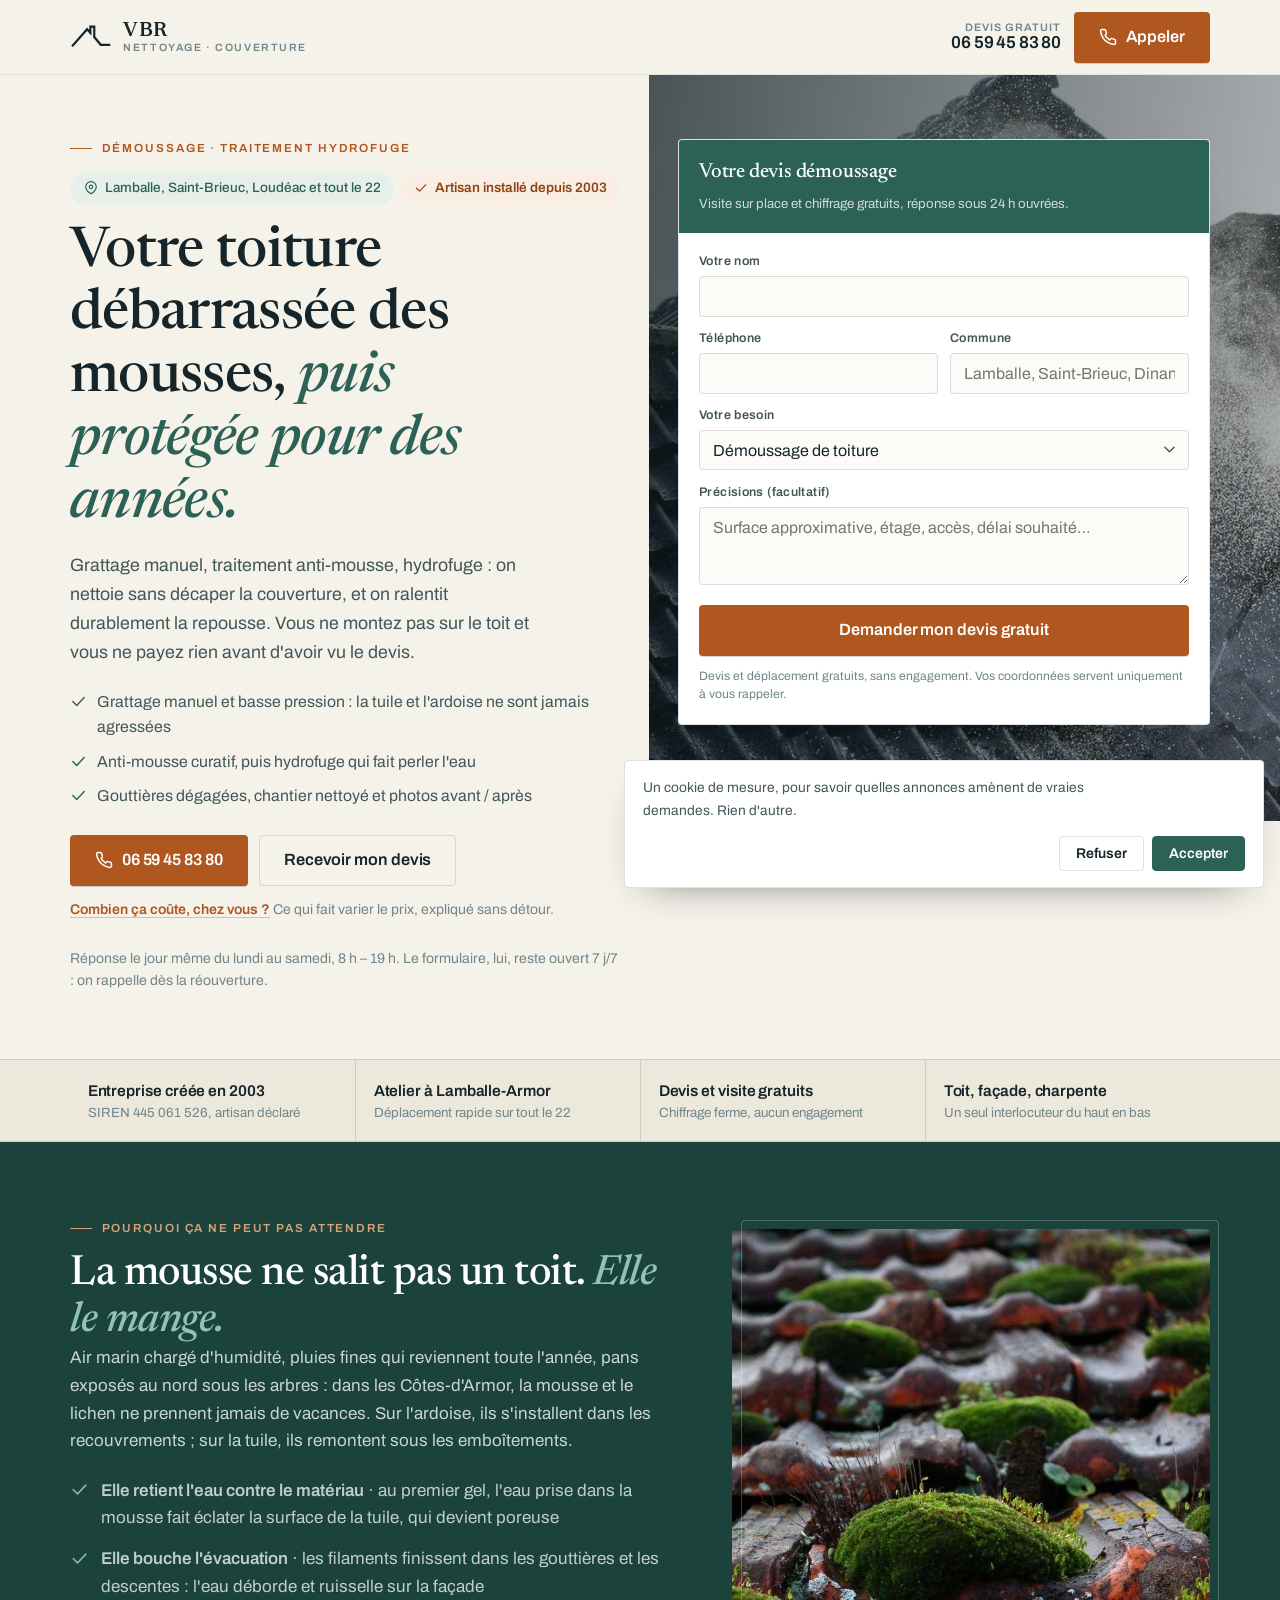
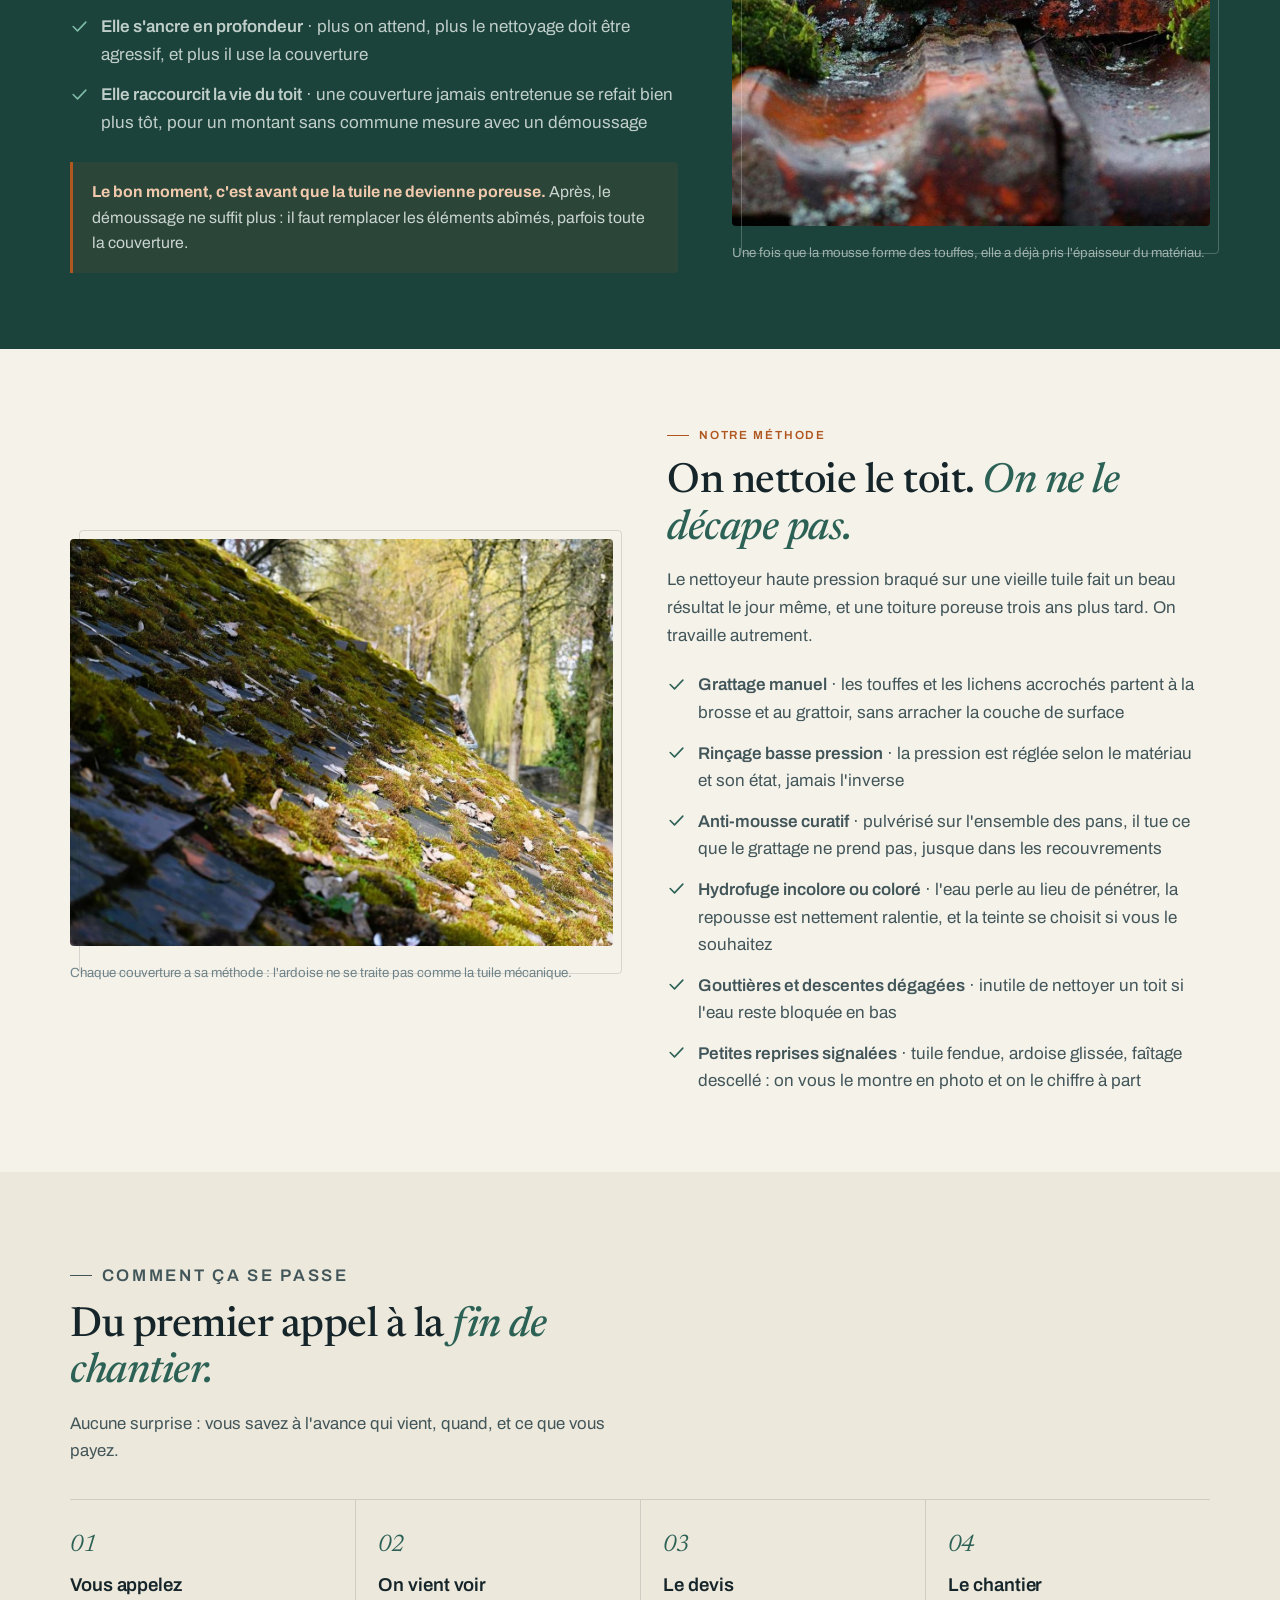
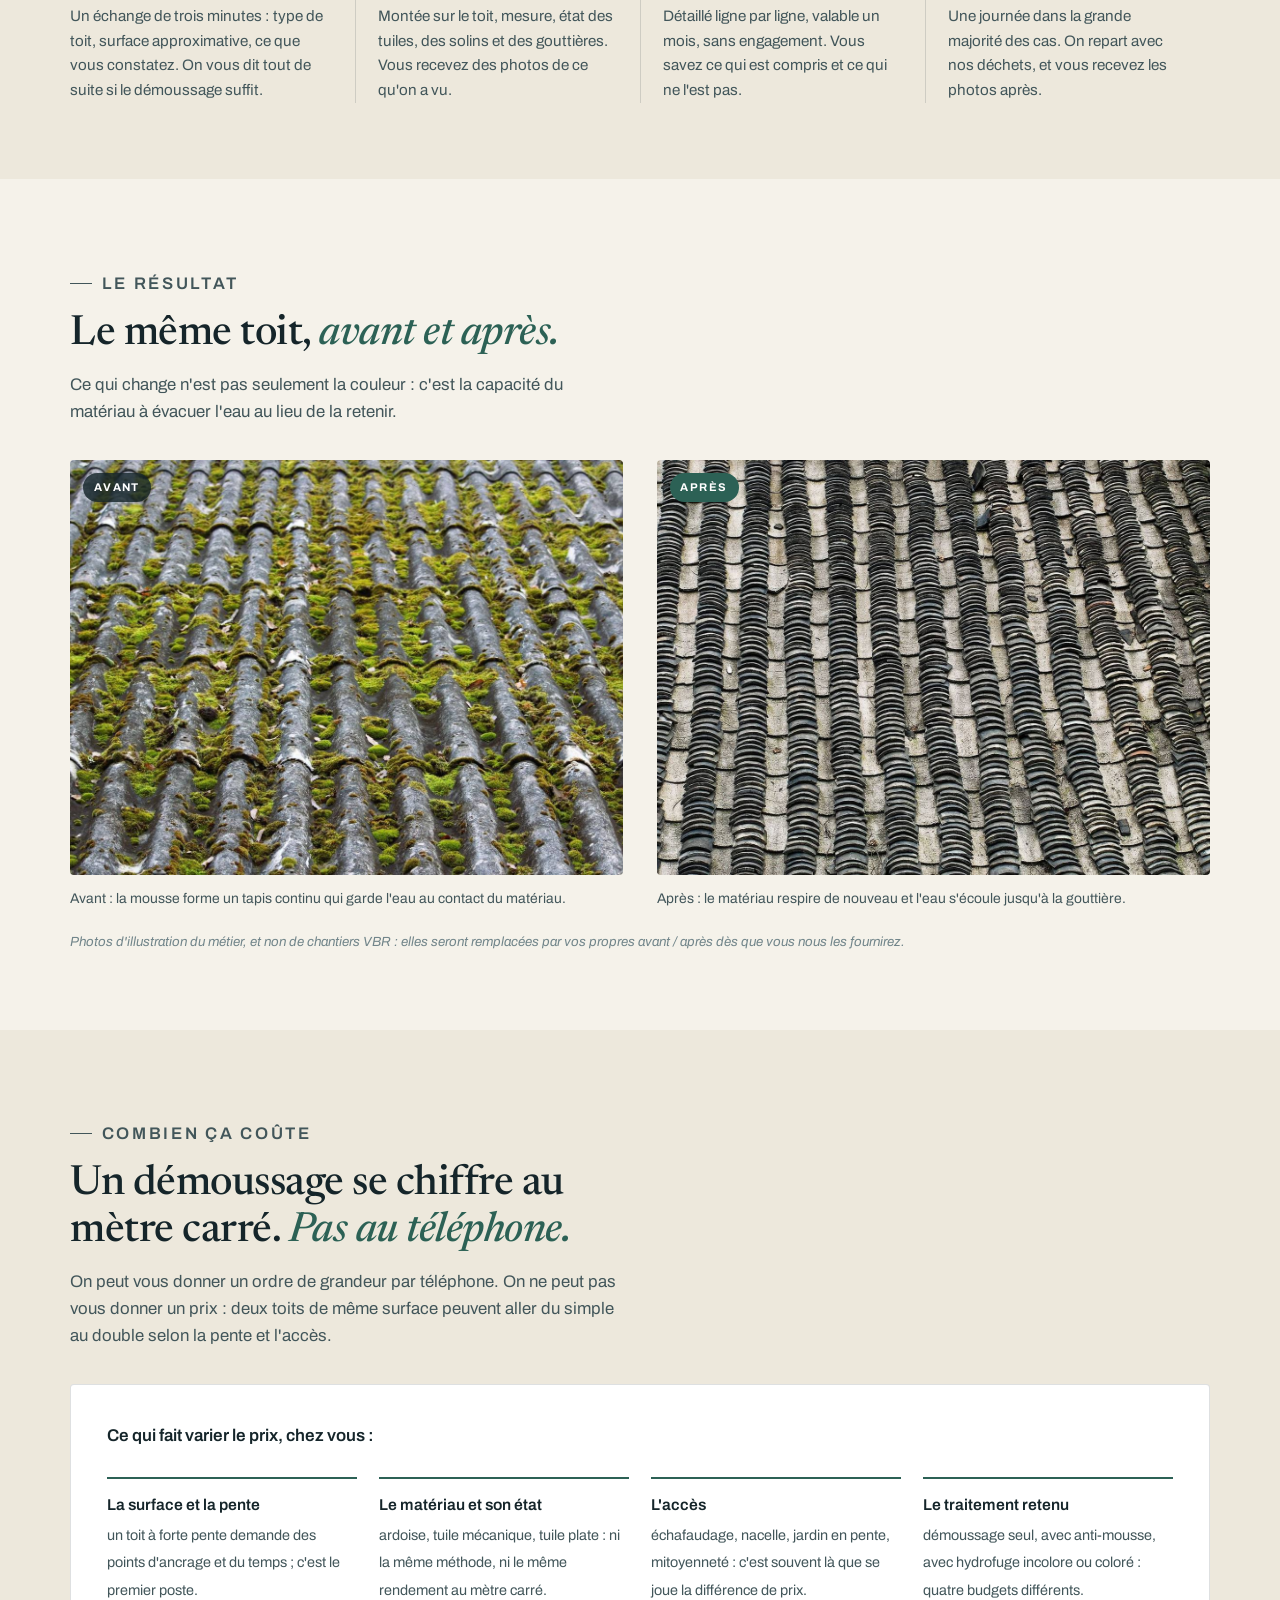
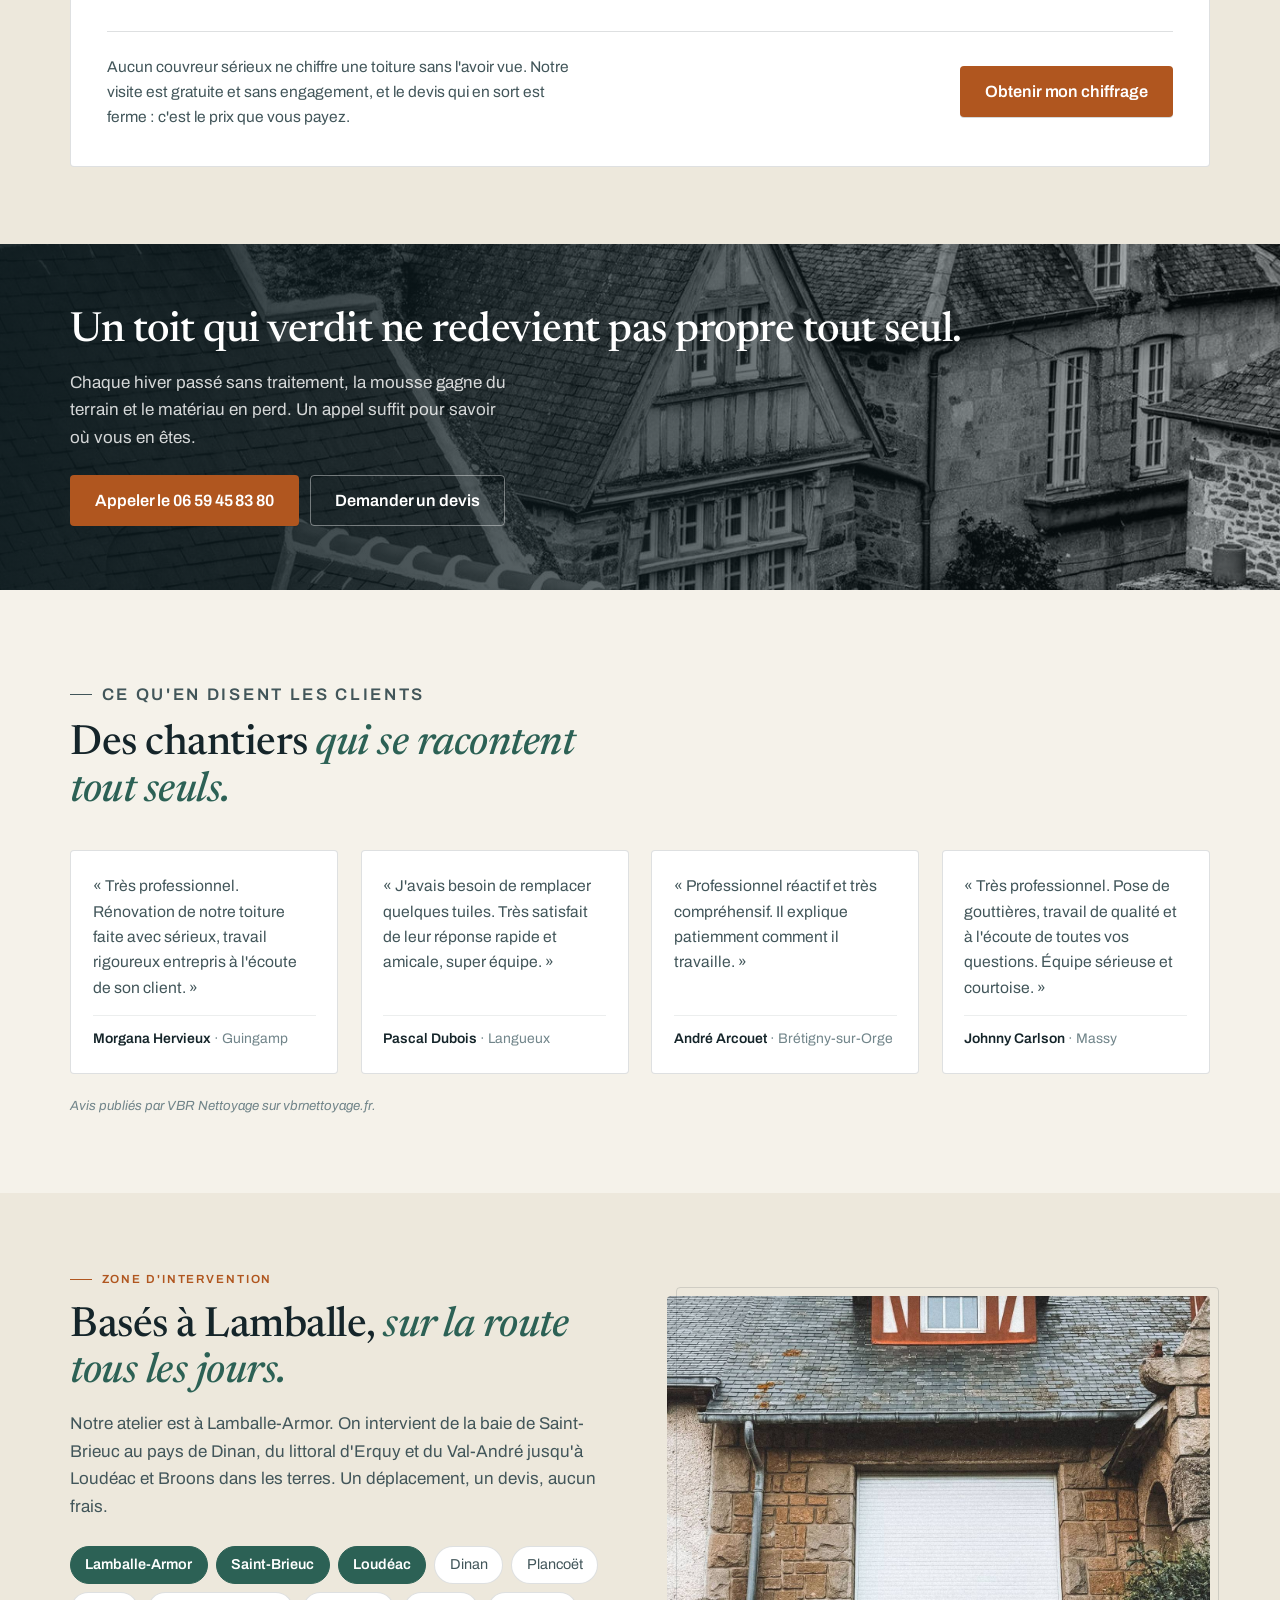
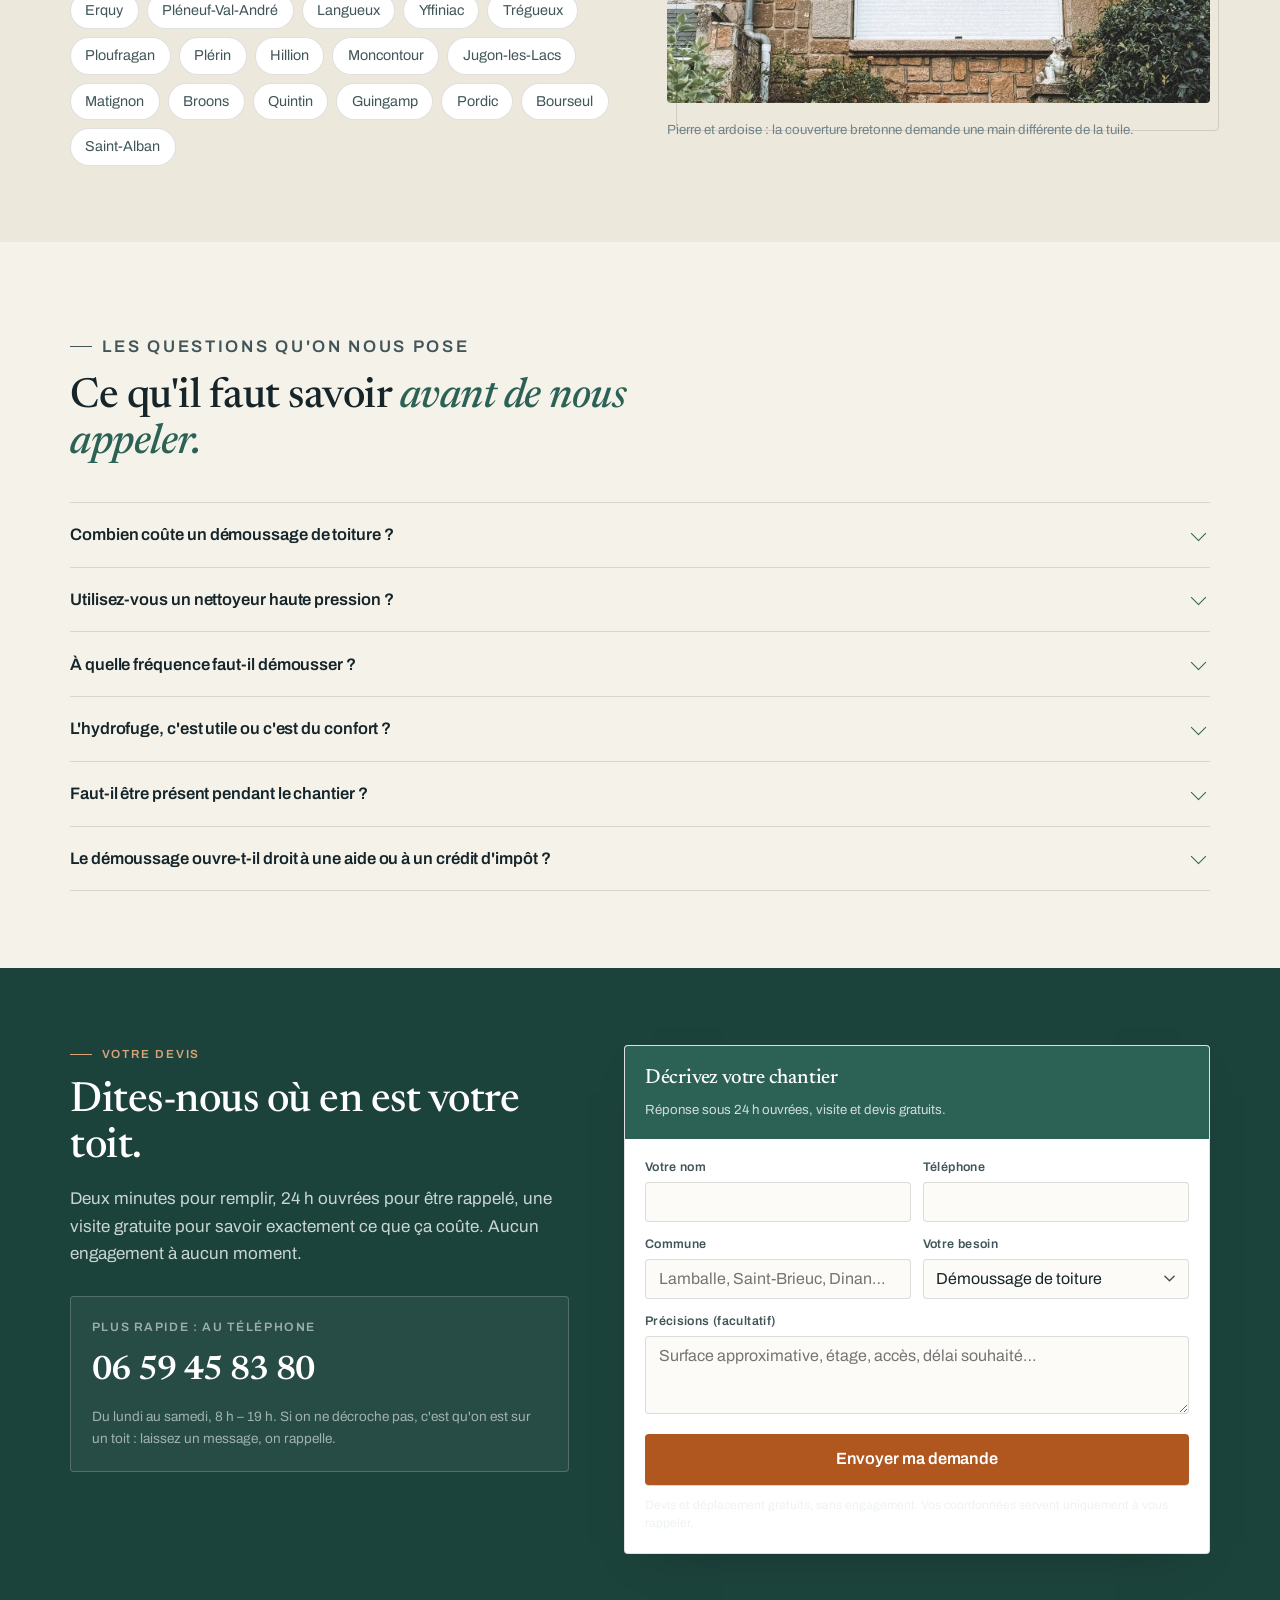
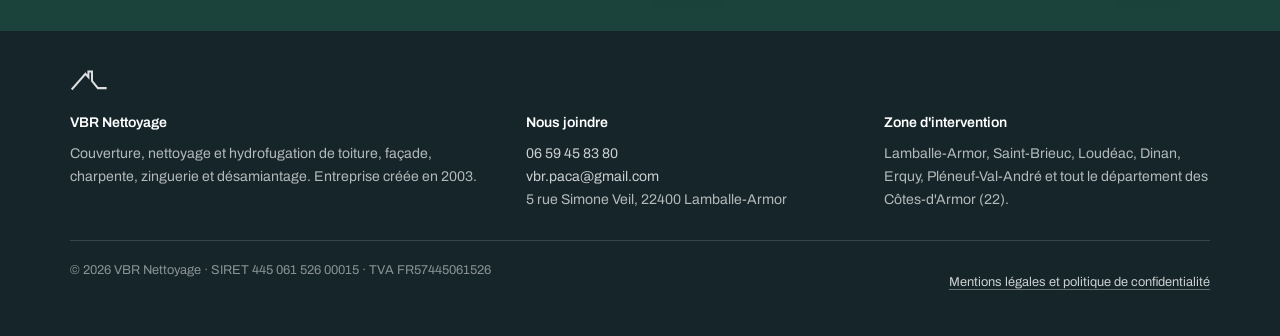
==== cotes-darmor/demoussage-toiture/index.html @ 962ad0a0 "Landings Google Ads VBR : 10 pages, 5 services x 2 zones Pages de destination publicitaires pour VBR" ====
<!DOCTYPE html>
<html lang="fr">
<head>
<meta charset="UTF-8" />
<meta name="viewport" content="width=device-width, initial-scale=1" />

<!-- ============================================================
     PAGE GÉNÉRÉE par build.py — ne pas éditer ce fichier de sortie.
     Éditer templates/page.html ou les dictionnaires de build.py,
     puis relancer `python3 build.py`.
     ============================================================ -->

<title>Démoussage de toiture dans les Côtes-d'Armor · devis gratuit sous 24 h | VBR</title>
<meta name="description" content="Démoussage, nettoyage et traitement hydrofuge de toiture à Lamballe, Saint-Brieuc, Loudéac et dans tout le département des Côtes-d'Armor. Artisan installé depuis 2003, devis et visite gratuits. ☎ 06 59 45 83 80" />
<!-- noindex tant que le domaine définitif et les mentions légales complètes ne
     sont pas en place. Ça ne bloque pas Google Ads : une landing en noindex
     se diffuse normalement, et ça évite de cannibaliser vbrnettoyage.fr. -->
<meta name="robots" content="noindex, nofollow" />
<link rel="canonical" href="https://vbr-pro.fr/cotes-darmor/demoussage-toiture/" />

<meta property="og:type" content="website" />
<meta property="og:locale" content="fr_FR" />
<meta property="og:title" content="Démoussage de toiture dans les Côtes-d'Armor · devis gratuit" />
<meta property="og:description" content="Grattage manuel, traitement anti-mousse, hydrofuge. Votre toiture nettoyée sans être décapée, à Lamballe, Saint-Brieuc, Loudéac et dans tout le département des Côtes-d'Armor." />
<meta property="og:url" content="https://vbr-pro.fr/cotes-darmor/demoussage-toiture/" />
<meta property="og:image" content="https://vbr-pro.fr/assets/img/hero-nettoyage-toiture.jpg" />
<meta name="twitter:card" content="summary_large_image" />

<link rel="icon" type="image/svg+xml" href="../../assets/favicon.svg" />
<meta name="theme-color" content="#F5F2EA" />
<meta name="geo.region" content="FR-22" />
<meta name="geo.placename" content="Lamballe-Armor" />

<link rel="preconnect" href="https://fonts.googleapis.com" />
<link rel="preconnect" href="https://fonts.gstatic.com" crossorigin />
<link rel="stylesheet" href="https://fonts.googleapis.com/css2?family=Archivo:wght@400;500;600;700&family=Newsreader:ital,opsz,wght@0,6..72,400;0,6..72,500;0,6..72,600;1,6..72,400;1,6..72,500&display=swap" />
<link rel="preload" as="image" href="../../assets/img/hero-nettoyage-toiture.jpg" fetchpriority="high" />
<link rel="stylesheet" href="../../assets/styles.css?v=1" />

<!-- ---------- Google Ads : gtag, Consent Mode v2, conversions ----------
     Tout reste inerte tant qu'un identifiant contient XXXX (script.js le teste). -->
<script>
window.ADS_GTAG = 'AW-18438830933';
window.dataLayer = window.dataLayer || [];
function gtag(){dataLayer.push(arguments);}
/* Sans Consent Mode, Google n'a pas le droit de modéliser les conversions des
   visiteurs qui refusent : on les perd sèchement. Avec, il les estime.
   wait_for_update laisse 500 ms au choix déjà mémorisé pour arriver. */
var _consentVBR = null;
try { _consentVBR = localStorage.getItem('vbr_consent'); } catch (e) {}
gtag('consent', 'default', {
  ad_storage: 'denied', ad_user_data: 'denied', ad_personalization: 'denied',
  analytics_storage: 'denied', wait_for_update: 500
});
if (_consentVBR === 'granted') {
  gtag('consent', 'update', {
    ad_storage: 'granted', ad_user_data: 'granted',
    ad_personalization: 'granted', analytics_storage: 'granted'
  });
}
gtag('set', 'ads_data_redaction', true);
gtag('set', 'url_passthrough', true);
if (window.ADS_GTAG.indexOf('XXXX') === -1) {
  var s = document.createElement('script'); s.async = true;
  s.src = 'https://www.googletagmanager.com/gtag/js?id=' + window.ADS_GTAG;
  document.head.appendChild(s);
  gtag('js', new Date());
  gtag('config', window.ADS_GTAG, { allow_enhanced_conversions: true });
}
window.ADS_CONVERSION = 'AW-18438830933/gspjCJ3-vfEcENX2qNhE';
window.ADS_CONVERSION_APPEL = 'AW-18438830933/XsgfCJmWx_EcENX2qNhE';
/* Accroche alignée sur la requête tapée (voir script.js § 6). */
window.LP_VILLES = ["Lamballe","Lamballe-Armor","Saint-Brieuc","Loudéac","Dinan","Plancoët","Erquy","Pléneuf-Val-André","Langueux","Yffiniac","Trégueux","Ploufragan","Plérin","Moncontour","Jugon-les-Lacs","Matignon","Broons","Quintin","Guingamp","Pordic","Hillion"];
window.LP_MATCH = {
  prix:      {h1:"Votre prix de démoussage, <em>chiffré après visite.</em>",
              sub:"Surface, pente, matériau et accès font le tarif. On passe voir, on mesure, vous repartez avec un prix ferme. Déplacement et devis gratuits."},
  hydro:     {h1:"Toiture nettoyée, <em>puis protégée par hydrofuge.</em>",
              sub:"Après le démoussage, l'hydrofuge fait perler l'eau et ralentit nettement la repousse des mousses. Incolore ou coloré, au choix."},
  gouttiere: {h1:"Gouttières dégagées et <em>toiture nettoyée.</em>",
              sub:"Feuilles, mousses, descentes bouchées : on nettoie le toit et on libère l'écoulement dans la même intervention."},
  besoin:    {prix:"Démoussage de toiture", hydro:"Démoussage + traitement hydrofuge",
              gouttiere:"Nettoyage de gouttières"}
};
</script>

<script type="application/ld+json">
{
  "@context": "https://schema.org",
  "@type": "RoofingContractor",
  "@id": "https://vbr-pro.fr/cotes-darmor/demoussage-toiture/#business",
  "name": "VBR Nettoyage",
  "url": "https://vbr-pro.fr/cotes-darmor/demoussage-toiture/",
  "telephone": "+33659458380",
  "email": "vbr.paca@gmail.com",
  "image": "https://vbr-pro.fr/assets/img/hero-nettoyage-toiture.jpg",
  "identifier": "445 061 526",
  "foundingDate": "2003-02-03",
  "priceRange": "€€",
  "currenciesAccepted": "EUR",
  "paymentAccepted": "Chèque, Virement, Espèces",
  "description": "Démoussage, nettoyage basse pression et traitement hydrofuge de toiture à Lamballe, Saint-Brieuc, Loudéac et dans tout le département des Côtes-d'Armor. Entreprise créée en 2003, devis et visite gratuits.",
  "address": {"@type":"PostalAddress","streetAddress":"5 rue Simone Veil","addressLocality":"Lamballe-Armor","postalCode":"22400","addressRegion":"Bretagne","addressCountry":"FR"},
  "geo": {"@type":"GeoCoordinates","latitude":48.4681,"longitude":-2.5178},
  "openingHoursSpecification": [{"@type":"OpeningHoursSpecification","dayOfWeek":["Monday","Tuesday","Wednesday","Thursday","Friday","Saturday"],"opens":"08:00","closes":"19:00"}],
  "areaServed": [{"@type":"City","name":"Lamballe-Armor"},{"@type":"City","name":"Saint-Brieuc"},{"@type":"City","name":"Loudéac"},{"@type":"City","name":"Dinan"},{"@type":"City","name":"Plancoët"},{"@type":"City","name":"Erquy"},{"@type":"City","name":"Pléneuf-Val-André"},{"@type":"City","name":"Langueux"},{"@type":"City","name":"Yffiniac"},{"@type":"City","name":"Trégueux"},{"@type":"City","name":"Ploufragan"},{"@type":"City","name":"Plérin"},{"@type":"City","name":"Hillion"},{"@type":"City","name":"Moncontour"},{"@type":"City","name":"Jugon-les-Lacs"},{"@type":"City","name":"Matignon"}],
  "hasOfferCatalog": {"@type":"OfferCatalog","name":"Nettoyage et protection de toiture","itemListElement":[{"@type":"Offer","itemOffered":{"@type":"Service","name":"Démoussage de toiture par grattage manuel"}},{"@type":"Offer","itemOffered":{"@type":"Service","name":"Nettoyage basse pression de couverture"}},{"@type":"Offer","itemOffered":{"@type":"Service","name":"Traitement anti-mousse curatif et préventif"}},{"@type":"Offer","itemOffered":{"@type":"Service","name":"Traitement hydrofuge incolore ou coloré"}},{"@type":"Offer","itemOffered":{"@type":"Service","name":"Nettoyage de gouttières"}},{"@type":"Offer","itemOffered":{"@type":"Service","name":"Remplacement de tuiles et d'ardoises cassées"}}]}
}
</script>
<script type="application/ld+json">
{"@context":"https://schema.org","@type":"FAQPage","mainEntity":[{"@type":"Question","name":"Combien coûte un démoussage de toiture ?","acceptedAnswer":{"@type":"Answer","text":"Le prix se calcule au mètre carré et dépend de la surface, de la pente, du matériau, de l'accès et du traitement retenu. Le chiffrage est établi après visite : il est gratuit, détaillé et sans engagement."}},{"@type":"Question","name":"Utilisez-vous un nettoyeur haute pression ?","acceptedAnswer":{"@type":"Answer","text":"Pas sur une couverture ancienne. La haute pression enlève la couche de surface de la tuile et la rend poreuse : le toit est beau six mois, puis se dégrade plus vite qu'avant. Nous travaillons au grattage manuel et à la basse pression, avec un traitement anti-mousse qui finit le travail en profondeur."}},{"@type":"Question","name":"À quelle fréquence faut-il démousser ?","acceptedAnswer":{"@type":"Answer","text":"Dans les Côtes-d'Armor, le climat humide et l'air marin accélèrent nettement la pousse, surtout sur les pans nord et sous les arbres. Un contrôle tous les deux à trois ans suffit, et un démoussage dès que l'ardoise verdit ou que les gouttières se chargent."}},{"@type":"Question","name":"L'hydrofuge, c'est utile ou c'est du confort ?","acceptedAnswer":{"@type":"Answer","text":"C'est utile. Il ne fait pas de miracle mais il fait perler l'eau au lieu de la laisser pénétrer, ce qui ralentit la repousse et limite l'humidité dans le matériau. En version colorée, il redonne aussi une teinte homogène à une couverture qui a mal vieilli."}},{"@type":"Question","name":"Faut-il être présent pendant le chantier ?","acceptedAnswer":{"@type":"Answer","text":"Non. Nous avons besoin d'un accès à la propriété et d'un point d'eau. Vous recevez des photos avant et après, et nous vous appelons si nous découvrons quelque chose qui n'était pas visible depuis le sol."}},{"@type":"Question","name":"Le démoussage ouvre-t-il droit à une aide ou à un crédit d'impôt ?","acceptedAnswer":{"@type":"Answer","text":"Non. C'est un entretien courant : ni crédit d'impôt, ni MaPrimeRénov'. En revanche il coûte sans commune mesure moins cher qu'une réfection de couverture, que l'absence d'entretien finit par rendre nécessaire."}}]}
</script>
</head>

<body data-lp="demoussage_toiture_22">

<!-- ================= HEADER ================= -->
<header class="hdr">
  <div class="wrap hdr-in">
    <a class="brand" href="#haut" aria-label="VBR Nettoyage, accueil de la page">
      <svg viewBox="0 0 64 40" aria-hidden="true"><path d="M4 33 L26 8 L31 13.5 L31 4 L37 4 L37 20 L47 32 L60 32" fill="none" stroke="currentColor" stroke-width="3.4" stroke-linecap="square"/></svg>
      <span class="brand-txt">
        <span class="brand-name">VBR</span>
        <span class="brand-sub">Nettoyage · Couverture</span>
      </span>
    </a>
    <div class="hdr-act">
      <a class="hdr-tel" href="tel:+33659458380">
        <span>Devis gratuit</span><b>06 59 45 83 80</b>
      </a>
      <a class="btn btn-call" href="tel:+33659458380">
        <svg viewBox="0 0 24 24" fill="none" stroke="currentColor" stroke-width="2" stroke-linecap="round" stroke-linejoin="round" aria-hidden="true"><path d="M22 16.9v3a2 2 0 0 1-2.2 2 19.8 19.8 0 0 1-8.6-3.1 19.5 19.5 0 0 1-6-6A19.8 19.8 0 0 1 2.1 4.2 2 2 0 0 1 4.1 2h3a2 2 0 0 1 2 1.7c.1 1 .4 1.9.7 2.8a2 2 0 0 1-.5 2.1L8.1 9.9a16 16 0 0 0 6 6l1.3-1.3a2 2 0 0 1 2.1-.4c.9.3 1.8.6 2.8.7a2 2 0 0 1 1.7 2z"/></svg>
        Appeler
      </a>
    </div>
  </div>
</header>

<!-- ================= HERO ================= -->
<section class="hero" id="haut">
  <div class="wrap hero-grid">

    <div class="hero-copy">
      <p class="kicker">Démoussage · Traitement hydrofuge</p>
      <div class="hero-chips">
        <span class="hero-loc">
          <svg viewBox="0 0 24 24" fill="none" stroke="currentColor" stroke-width="2" aria-hidden="true"><path d="M21 10c0 7-9 12-9 12S3 17 3 10a9 9 0 0 1 18 0z"/><circle cx="12" cy="10" r="3"/></svg>
          Lamballe, Saint-Brieuc, Loudéac et tout le 22
        </span>
        <span class="hero-anc">
          <svg viewBox="0 0 24 24" fill="none" stroke="currentColor" stroke-width="2" stroke-linecap="round" stroke-linejoin="round" aria-hidden="true"><path d="m4 12 5.5 5.5L20 6.5"/></svg>
          Artisan installé depuis 2003
        </span>
      </div>
      <h1>Votre toiture débarrassée des mousses, <em>puis protégée pour des années.</em></h1>
      <p class="hero-sub">Grattage manuel, traitement anti-mousse, hydrofuge : on nettoie sans décaper la couverture, et on ralentit durablement la repousse. Vous ne montez pas sur le toit et vous ne payez rien avant d'avoir vu le devis.</p>
      <ul class="hero-points"><li><svg viewBox="0 0 24 24" fill="none" stroke="currentColor" stroke-width="2" stroke-linecap="round" stroke-linejoin="round" aria-hidden="true"><path d="m4 12 5.5 5.5L20 6.5"/></svg><span>Grattage manuel et basse pression : la tuile et l'ardoise ne sont jamais agressées</span></li>
        <li><svg viewBox="0 0 24 24" fill="none" stroke="currentColor" stroke-width="2" stroke-linecap="round" stroke-linejoin="round" aria-hidden="true"><path d="m4 12 5.5 5.5L20 6.5"/></svg><span>Anti-mousse curatif, puis hydrofuge qui fait perler l'eau</span></li>
        <li><svg viewBox="0 0 24 24" fill="none" stroke="currentColor" stroke-width="2" stroke-linecap="round" stroke-linejoin="round" aria-hidden="true"><path d="m4 12 5.5 5.5L20 6.5"/></svg><span>Gouttières dégagées, chantier nettoyé et photos avant / après</span></li></ul>
      <div class="hero-cta">
        <a class="btn btn-call" href="tel:+33659458380">
          <svg viewBox="0 0 24 24" fill="none" stroke="currentColor" stroke-width="2" stroke-linecap="round" stroke-linejoin="round" aria-hidden="true"><path d="M22 16.9v3a2 2 0 0 1-2.2 2 19.8 19.8 0 0 1-8.6-3.1 19.5 19.5 0 0 1-6-6A19.8 19.8 0 0 1 2.1 4.2 2 2 0 0 1 4.1 2h3a2 2 0 0 1 2 1.7c.1 1 .4 1.9.7 2.8a2 2 0 0 1-.5 2.1L8.1 9.9a16 16 0 0 0 6 6l1.3-1.3a2 2 0 0 1 2.1-.4c.9.3 1.8.6 2.8.7a2 2 0 0 1 1.7 2z"/></svg>
          06 59 45 83 80
        </a>
        <a class="btn btn-ghost" href="#devis">Recevoir mon devis</a>
      </div>
      <p class="hero-prix"><a href="#prix">Combien ça coûte, chez vous&nbsp;?</a> Ce qui fait varier le prix, expliqué sans détour.</p>
      <p class="hero-micro">Réponse le jour même du lundi au samedi, 8 h – 19 h. Le formulaire, lui, reste ouvert 7 j/7 : on rappelle dès la réouverture.</p>

      <figure class="hero-shot">
        <img src="../../assets/img/hero-nettoyage-toiture.jpg" alt="Nettoyage basse pression d'une toiture en ardoise" width="1400" height="934" fetchpriority="high" />
        <figcaption>Nettoyage basse pression d'une couverture en ardoise. Photo d'illustration du métier.</figcaption>
      </figure>
    </div>

    <div class="hero-form-col">
      <div class="hero-panel" style="background-image:url('../../assets/img/hero-nettoyage-toiture.jpg')" role="img" aria-label="Nettoyage basse pression d'une toiture en ardoise"></div>
      <div class="form-card" id="devis">
        <div class="form-head">
          <b>Votre devis démoussage</b>
          <span>Visite sur place et chiffrage gratuits, réponse sous 24 h ouvrées.</span>
        </div>
        <div class="form-body">
          <form class="js-devis" id="devis-form" novalidate>
            <div class="form-success" role="status">Merci, votre demande est partie. On vous rappelle sous 24 h ouvrées pour convenir de la visite.</div>
            <div class="form-error" role="alert">L'envoi n'a pas abouti. Appelez-nous au 06 59 45 83 80, c'est plus rapide.</div>
            <div class="form-fields">
              <input type="hidden" name="access_key" value="REMPLACER-PAR-LA-CLE-WEB3FORMS" />
              <input type="hidden" name="gclid" value="" />
              <input type="hidden" name="source" value="" />
              <input type="hidden" name="campagne" value="" />
              <input type="hidden" name="mot_cle" value="" />
              <input type="hidden" name="page" value="" />
              <input class="hp" type="text" name="botcheck" tabindex="-1" autocomplete="off" aria-hidden="true" />

              <div class="field">
                <label for="f-nom">Votre nom</label>
                <input id="f-nom" name="nom" type="text" autocomplete="name" required />
              </div>
              <div class="field-row">
                <div class="field">
                  <label for="f-tel">Téléphone</label>
                  <input id="f-tel" name="tel" type="tel" inputmode="tel" autocomplete="tel" required />
                </div>
                <div class="field">
                  <label for="f-ville">Commune</label>
                  <input id="f-ville" name="ville" type="text" placeholder="Lamballe, Saint-Brieuc, Dinan…" required />
                </div>
              </div>
              <div class="field">
                <label for="f-besoin">Votre besoin</label>
                <select id="f-besoin" name="besoin"><option>Démoussage de toiture</option>
            <option>Démoussage + traitement hydrofuge</option>
            <option>Hydrofuge coloré (changement de teinte)</option>
            <option>Nettoyage de gouttières</option>
            <option>Je ne sais pas encore, je veux un avis</option></select>
              </div>
              <div class="field">
                <label for="f-msg">Précisions (facultatif)</label>
                <textarea id="f-msg" name="message" placeholder="Surface approximative, étage, accès, délai souhaité…"></textarea>
              </div>
              <button class="btn btn-call btn-full" type="submit">Demander mon devis gratuit</button>
              <p class="form-legal">Devis et déplacement gratuits, sans engagement. Vos coordonnées servent uniquement à vous rappeler.</p>
            </div>
          </form>
        </div>
      </div>
    </div>

  </div>

  <!-- barre de preuves -->
  <div class="trust">
    <div class="wrap trust-in">
      <div class="trust-it"><b>Entreprise créée en 2003</b><span>SIREN 445 061 526, artisan déclaré</span></div>
      <div class="trust-it"><b>Atelier à Lamballe-Armor</b><span>Déplacement rapide sur tout le 22</span></div>
      <div class="trust-it"><b>Devis et visite gratuits</b><span>Chiffrage ferme, aucun engagement</span></div>
      <div class="trust-it"><b>Toit, façade, charpente</b><span>Un seul interlocuteur du haut en bas</span></div>
    </div>
  </div>
</section>

<!-- ================= L'ENJEU ================= -->
<section class="sec sec-dark" id="pourquoi">
  <div class="wrap">
    <div class="split split-wide">
      <div>
        <p class="kicker is-light">Pourquoi ça ne peut pas attendre</p>
        <h2>La mousse ne salit pas un toit. <em>Elle le mange.</em></h2>
        <p>Air marin chargé d'humidité, pluies fines qui reviennent toute l'année, pans exposés au nord sous les arbres : dans les Côtes-d'Armor, la mousse et le lichen ne prennent jamais de vacances. Sur l'ardoise, ils s'installent dans les recouvrements ; sur la tuile, ils remontent sous les emboîtements.</p>
        <ul class="checks"><li><svg viewBox="0 0 24 24" fill="none" stroke="currentColor" stroke-width="2" stroke-linecap="round" stroke-linejoin="round" aria-hidden="true"><path d="m4 12 5.5 5.5L20 6.5"/></svg><span><b>Elle retient l'eau contre le matériau</b> · au premier gel, l'eau prise dans la mousse fait éclater la surface de la tuile, qui devient poreuse</span></li>
          <li><svg viewBox="0 0 24 24" fill="none" stroke="currentColor" stroke-width="2" stroke-linecap="round" stroke-linejoin="round" aria-hidden="true"><path d="m4 12 5.5 5.5L20 6.5"/></svg><span><b>Elle bouche l'évacuation</b> · les filaments finissent dans les gouttières et les descentes : l'eau déborde et ruisselle sur la façade</span></li>
          <li><svg viewBox="0 0 24 24" fill="none" stroke="currentColor" stroke-width="2" stroke-linecap="round" stroke-linejoin="round" aria-hidden="true"><path d="m4 12 5.5 5.5L20 6.5"/></svg><span><b>Elle s'ancre en profondeur</b> · plus on attend, plus le nettoyage doit être agressif, et plus il use la couverture</span></li>
          <li><svg viewBox="0 0 24 24" fill="none" stroke="currentColor" stroke-width="2" stroke-linecap="round" stroke-linejoin="round" aria-hidden="true"><path d="m4 12 5.5 5.5L20 6.5"/></svg><span><b>Elle raccourcit la vie du toit</b> · une couverture jamais entretenue se refait bien plus tôt, pour un montant sans commune mesure avec un démoussage</span></li></ul>
        <div class="warn"><p><b>Le bon moment, c'est avant que la tuile ne devienne poreuse.</b> Après, le démoussage ne suffit plus : il faut remplacer les éléments abîmés, parfois toute la couverture.</p></div>
      </div>
      <figure class="frame frame-tall">
        <img src="../../assets/img/tuiles-mousse-gros-plan.jpg" alt="Touffes de mousse installées entre les tuiles d'une toiture" loading="lazy" width="1400" height="1750" />
        <figcaption>Une fois que la mousse forme des touffes, elle a déjà pris l'épaisseur du matériau.</figcaption>
      </figure>
    </div>
  </div>
</section>

<!-- ================= LA PRESTATION ================= -->
<section class="sec" id="prestation">
  <div class="wrap">
    <div class="split">
      <figure class="frame">
        <img src="../../assets/img/toit-ardoise-mousse.jpg" alt="Toiture avant intervention de démoussage" loading="lazy" width="1400" height="1050" />
        <figcaption>Chaque couverture a sa méthode : l'ardoise ne se traite pas comme la tuile mécanique.</figcaption>
      </figure>
      <div>
        <p class="kicker">Notre méthode</p>
        <h2>On nettoie le toit. <em>On ne le décape pas.</em></h2>
        <p style="color:var(--ink-2);margin-top:.9rem">Le nettoyeur haute pression braqué sur une vieille tuile fait un beau résultat le jour même, et une toiture poreuse trois ans plus tard. On travaille autrement.</p>
        <ul class="checks"><li><svg viewBox="0 0 24 24" fill="none" stroke="currentColor" stroke-width="2" stroke-linecap="round" stroke-linejoin="round" aria-hidden="true"><path d="m4 12 5.5 5.5L20 6.5"/></svg><span><b>Grattage manuel</b> · les touffes et les lichens accrochés partent à la brosse et au grattoir, sans arracher la couche de surface</span></li>
          <li><svg viewBox="0 0 24 24" fill="none" stroke="currentColor" stroke-width="2" stroke-linecap="round" stroke-linejoin="round" aria-hidden="true"><path d="m4 12 5.5 5.5L20 6.5"/></svg><span><b>Rinçage basse pression</b> · la pression est réglée selon le matériau et son état, jamais l'inverse</span></li>
          <li><svg viewBox="0 0 24 24" fill="none" stroke="currentColor" stroke-width="2" stroke-linecap="round" stroke-linejoin="round" aria-hidden="true"><path d="m4 12 5.5 5.5L20 6.5"/></svg><span><b>Anti-mousse curatif</b> · pulvérisé sur l'ensemble des pans, il tue ce que le grattage ne prend pas, jusque dans les recouvrements</span></li>
          <li><svg viewBox="0 0 24 24" fill="none" stroke="currentColor" stroke-width="2" stroke-linecap="round" stroke-linejoin="round" aria-hidden="true"><path d="m4 12 5.5 5.5L20 6.5"/></svg><span><b>Hydrofuge incolore ou coloré</b> · l'eau perle au lieu de pénétrer, la repousse est nettement ralentie, et la teinte se choisit si vous le souhaitez</span></li>
          <li><svg viewBox="0 0 24 24" fill="none" stroke="currentColor" stroke-width="2" stroke-linecap="round" stroke-linejoin="round" aria-hidden="true"><path d="m4 12 5.5 5.5L20 6.5"/></svg><span><b>Gouttières et descentes dégagées</b> · inutile de nettoyer un toit si l'eau reste bloquée en bas</span></li>
          <li><svg viewBox="0 0 24 24" fill="none" stroke="currentColor" stroke-width="2" stroke-linecap="round" stroke-linejoin="round" aria-hidden="true"><path d="m4 12 5.5 5.5L20 6.5"/></svg><span><b>Petites reprises signalées</b> · tuile fendue, ardoise glissée, faîtage descellé : on vous le montre en photo et on le chiffre à part</span></li></ul>
      </div>
    </div>
  </div>
</section>

<!-- ================= COMMENT ÇA SE PASSE ================= -->
<section class="sec sec-tint" id="deroule">
  <div class="wrap">
    <div class="sec-head">
      <p class="kicker">Comment ça se passe</p>
      <h2>Du premier appel à la <em>fin de chantier.</em></h2>
      <p>Aucune surprise : vous savez à l'avance qui vient, quand, et ce que vous payez.</p>
    </div>
    <div class="steps"><div class="step"><span class="step-n">01</span><h3>Vous appelez</h3><p>Un échange de trois minutes : type de toit, surface approximative, ce que vous constatez. On vous dit tout de suite si le démoussage suffit.</p></div>
      <div class="step"><span class="step-n">02</span><h3>On vient voir</h3><p>Montée sur le toit, mesure, état des tuiles, des solins et des gouttières. Vous recevez des photos de ce qu'on a vu.</p></div>
      <div class="step"><span class="step-n">03</span><h3>Le devis</h3><p>Détaillé ligne par ligne, valable un mois, sans engagement. Vous savez ce qui est compris et ce qui ne l'est pas.</p></div>
      <div class="step"><span class="step-n">04</span><h3>Le chantier</h3><p>Une journée dans la grande majorité des cas. On repart avec nos déchets, et vous recevez les photos après.</p></div></div>
  </div>
</section>

<!-- ================= RÉSULTAT / AVANT-APRÈS ================= -->
<section class="sec" id="resultat">
  <div class="wrap">
    <div class="sec-head">
      <p class="kicker">Le résultat</p>
      <h2>Le même toit, <em>avant et après.</em></h2>
      <p>Ce qui change n'est pas seulement la couleur : c'est la capacité du matériau à évacuer l'eau au lieu de la retenir.</p>
    </div>
    <div class="ba">
      <figure>
        <img src="../../assets/img/toiture-moussue-avant.jpg" alt="Toiture entièrement recouverte de mousse verte" loading="lazy" width="1400" height="1050" />
        <span class="ba-tag is-before">Avant</span>
        <figcaption>Avant : la mousse forme un tapis continu qui garde l'eau au contact du matériau.</figcaption>
      </figure>
      <figure>
        <img src="../../assets/img/toiture-nette-apres.jpg" alt="Toiture nettoyée, matériau dégagé" loading="lazy" width="1400" height="1050" />
        <span class="ba-tag is-after">Après</span>
        <figcaption>Après : le matériau respire de nouveau et l'eau s'écoule jusqu'à la gouttière.</figcaption>
      </figure>
    </div>
    <p class="ba-note">Photos d'illustration du métier, et non de chantiers VBR : elles seront remplacées par vos propres avant / après dès que vous nous les fournirez.</p>
  </div>
</section>

<!-- ================= BUDGET ================= -->
<section class="sec sec-tint" id="prix">
  <div class="wrap">
    <div class="sec-head">
      <p class="kicker">Combien ça coûte</p>
      <h2>Un démoussage se chiffre au mètre carré. <em>Pas au téléphone.</em></h2>
      <p>On peut vous donner un ordre de grandeur par téléphone. On ne peut pas vous donner un prix : deux toits de même surface peuvent aller du simple au double selon la pente et l'accès.</p>
    </div>
    <div class="budget">
      <p style="font-weight:600;margin:0">Ce qui fait varier le prix, chez vous :</p>
      <div class="budget-grid"><div class="bf"><b>La surface et la pente</b><span>un toit à forte pente demande des points d'ancrage et du temps ; c'est le premier poste.</span></div>
        <div class="bf"><b>Le matériau et son état</b><span>ardoise, tuile mécanique, tuile plate : ni la même méthode, ni le même rendement au mètre carré.</span></div>
        <div class="bf"><b>L'accès</b><span>échafaudage, nacelle, jardin en pente, mitoyenneté : c'est souvent là que se joue la différence de prix.</span></div>
        <div class="bf"><b>Le traitement retenu</b><span>démoussage seul, avec anti-mousse, avec hydrofuge incolore ou coloré : quatre budgets différents.</span></div></div>
      <div class="budget-foot">
        <p>Aucun couvreur sérieux ne chiffre une toiture sans l'avoir vue. Notre visite est gratuite et sans engagement, et le devis qui en sort est ferme : c'est le prix que vous payez.</p>
        <a class="btn btn-call" href="#devis">Obtenir mon chiffrage</a>
      </div>
    </div>
  </div>
</section>

<!-- ================= BANDE CTA PHOTO ================= -->
<section class="band" style="background-image:url('../../assets/img/toits-ardoise-bretagne.jpg')">
  <div class="wrap band-in">
    <h2>Un toit qui verdit ne redevient pas propre tout seul.</h2>
    <p>Chaque hiver passé sans traitement, la mousse gagne du terrain et le matériau en perd. Un appel suffit pour savoir où vous en êtes.</p>
    <div class="band-cta">
      <a class="btn btn-call" href="tel:+33659458380">Appeler le 06 59 45 83 80</a>
      <a class="btn btn-ghost" href="#devis">Demander un devis</a>
    </div>
  </div>
</section>

<!-- ================= AVIS ================= -->
<section class="sec" id="avis">
  <div class="wrap">
    <div class="sec-head">
      <p class="kicker">Ce qu'en disent les clients</p>
      <h2>Des chantiers <em>qui se racontent tout seuls.</em></h2>
    </div>
    <div class="avis"><blockquote><p>« Très professionnel. Rénovation de notre toiture faite avec sérieux, travail rigoureux entrepris à l'écoute de son client. »</p><footer><b>Morgana Hervieux</b> · Guingamp</footer></blockquote>
      <blockquote><p>« J'avais besoin de remplacer quelques tuiles. Très satisfait de leur réponse rapide et amicale, super équipe. »</p><footer><b>Pascal Dubois</b> · Langueux</footer></blockquote>
      <blockquote><p>« Professionnel réactif et très compréhensif. Il explique patiemment comment il travaille. »</p><footer><b>André Arcouet</b> · Brétigny-sur-Orge</footer></blockquote>
      <blockquote><p>« Très professionnel. Pose de gouttières, travail de qualité et à l'écoute de toutes vos questions. Équipe sérieuse et courtoise. »</p><footer><b>Johnny Carlson</b> · Massy</footer></blockquote></div>
    <p class="ba-note">Avis publiés par VBR Nettoyage sur vbrnettoyage.fr.</p>
  </div>
</section>

<!-- ================= ZONE ================= -->
<section class="sec sec-tint" id="zones">
  <div class="wrap">
    <div class="split">
      <div>
        <p class="kicker">Zone d'intervention</p>
        <h2>Basés à Lamballe, <em>sur la route tous les jours.</em></h2>
        <p style="color:var(--ink-2);margin-top:.9rem">Notre atelier est à Lamballe-Armor. On intervient de la baie de Saint-Brieuc au pays de Dinan, du littoral d'Erquy et du Val-André jusqu'à Loudéac et Broons dans les terres. Un déplacement, un devis, aucun frais.</p>
        <div class="zones"><span class="zone zone-main">Lamballe-Armor</span>
          <span class="zone zone-main">Saint-Brieuc</span>
          <span class="zone zone-main">Loudéac</span>
          <span class="zone">Dinan</span>
          <span class="zone">Plancoët</span>
          <span class="zone">Erquy</span>
          <span class="zone">Pléneuf-Val-André</span>
          <span class="zone">Langueux</span>
          <span class="zone">Yffiniac</span>
          <span class="zone">Trégueux</span>
          <span class="zone">Ploufragan</span>
          <span class="zone">Plérin</span>
          <span class="zone">Hillion</span>
          <span class="zone">Moncontour</span>
          <span class="zone">Jugon-les-Lacs</span>
          <span class="zone">Matignon</span>
          <span class="zone">Broons</span>
          <span class="zone">Quintin</span>
          <span class="zone">Guingamp</span>
          <span class="zone">Pordic</span>
          <span class="zone">Bourseul</span>
          <span class="zone">Saint-Alban</span></div>
      </div>
      <figure class="frame">
        <img src="../../assets/img/maison-pierre-bretagne.jpg" alt="Maison bretonne en pierre couverte d'ardoise" loading="lazy" width="1400" height="1050" />
        <figcaption>Pierre et ardoise : la couverture bretonne demande une main différente de la tuile.</figcaption>
      </figure>
    </div>
  </div>
</section>

<!-- ================= FAQ ================= -->
<section class="sec" id="faq">
  <div class="wrap">
    <div class="sec-head">
      <p class="kicker">Les questions qu'on nous pose</p>
      <h2>Ce qu'il faut savoir <em>avant de nous appeler.</em></h2>
    </div>
    <div class="faq"><details><summary>Combien coûte un démoussage de toiture ?</summary><p>Le prix se calcule au mètre carré et dépend de la surface, de la pente, du matériau, de l'accès et du traitement retenu. Le chiffrage est établi après visite : il est gratuit, détaillé et sans engagement.</p></details>
      <details><summary>Utilisez-vous un nettoyeur haute pression ?</summary><p>Pas sur une couverture ancienne. La haute pression enlève la couche de surface de la tuile et la rend poreuse : le toit est beau six mois, puis se dégrade plus vite qu'avant. Nous travaillons au grattage manuel et à la basse pression, avec un traitement anti-mousse qui finit le travail en profondeur.</p></details>
      <details><summary>À quelle fréquence faut-il démousser ?</summary><p>Dans les Côtes-d'Armor, le climat humide et l'air marin accélèrent nettement la pousse, surtout sur les pans nord et sous les arbres. Un contrôle tous les deux à trois ans suffit, et un démoussage dès que l'ardoise verdit ou que les gouttières se chargent.</p></details>
      <details><summary>L'hydrofuge, c'est utile ou c'est du confort ?</summary><p>C'est utile. Il ne fait pas de miracle mais il fait perler l'eau au lieu de la laisser pénétrer, ce qui ralentit la repousse et limite l'humidité dans le matériau. En version colorée, il redonne aussi une teinte homogène à une couverture qui a mal vieilli.</p></details>
      <details><summary>Faut-il être présent pendant le chantier ?</summary><p>Non. Nous avons besoin d'un accès à la propriété et d'un point d'eau. Vous recevez des photos avant et après, et nous vous appelons si nous découvrons quelque chose qui n'était pas visible depuis le sol.</p></details>
      <details><summary>Le démoussage ouvre-t-il droit à une aide ou à un crédit d'impôt ?</summary><p>Non. C'est un entretien courant : ni crédit d'impôt, ni MaPrimeRénov'. En revanche il coûte sans commune mesure moins cher qu'une réfection de couverture, que l'absence d'entretien finit par rendre nécessaire.</p></details></div>
  </div>
</section>

<!-- ================= CTA FINAL ================= -->
<section class="sec final" id="contact">
  <div class="wrap final-grid">
    <div>
      <p class="kicker is-light">Votre devis</p>
      <h2>Dites-nous où en est votre toit.</h2>
      <p style="margin-top:.9rem">Deux minutes pour remplir, 24 h ouvrées pour être rappelé, une visite gratuite pour savoir exactement ce que ça coûte. Aucun engagement à aucun moment.</p>
      <div class="call-card">
        <span>Plus rapide : au téléphone</span>
        <a href="tel:+33659458380">06 59 45 83 80</a>
        <small>Du lundi au samedi, 8 h – 19 h. Si on ne décroche pas, c'est qu'on est sur un toit : laissez un message, on rappelle.</small>
      </div>
    </div>

    <div class="form-card">
      <div class="form-head">
        <b>Décrivez votre chantier</b>
        <span>Réponse sous 24 h ouvrées, visite et devis gratuits.</span>
      </div>
      <div class="form-body">
        <form class="js-devis" id="devis-form-bas" novalidate>
          <div class="form-success" role="status">Merci, votre demande est partie. On vous rappelle sous 24 h ouvrées pour convenir de la visite.</div>
          <div class="form-error" role="alert">L'envoi n'a pas abouti. Appelez-nous au 06 59 45 83 80, c'est plus rapide.</div>
          <div class="form-fields">
            <input type="hidden" name="access_key" value="REMPLACER-PAR-LA-CLE-WEB3FORMS" />
            <input type="hidden" name="gclid" value="" />
            <input type="hidden" name="source" value="" />
            <input type="hidden" name="campagne" value="" />
            <input type="hidden" name="mot_cle" value="" />
            <input type="hidden" name="page" value="" />
            <input class="hp" type="text" name="botcheck" tabindex="-1" autocomplete="off" aria-hidden="true" />

            <div class="field-row">
              <div class="field">
                <label for="b-nom">Votre nom</label>
                <input id="b-nom" name="nom" type="text" autocomplete="name" required />
              </div>
              <div class="field">
                <label for="b-tel">Téléphone</label>
                <input id="b-tel" name="tel" type="tel" inputmode="tel" autocomplete="tel" required />
              </div>
            </div>
            <div class="field-row">
              <div class="field">
                <label for="b-ville">Commune</label>
                <input id="b-ville" name="ville" type="text" placeholder="Lamballe, Saint-Brieuc, Dinan…" required />
              </div>
              <div class="field">
                <label for="b-besoin">Votre besoin</label>
                <select id="b-besoin" name="besoin"><option>Démoussage de toiture</option>
            <option>Démoussage + traitement hydrofuge</option>
            <option>Hydrofuge coloré (changement de teinte)</option>
            <option>Nettoyage de gouttières</option>
            <option>Je ne sais pas encore, je veux un avis</option></select>
              </div>
            </div>
            <div class="field">
              <label for="b-msg">Précisions (facultatif)</label>
              <textarea id="b-msg" name="message" placeholder="Surface approximative, étage, accès, délai souhaité…"></textarea>
            </div>
            <button class="btn btn-call btn-full" type="submit">Envoyer ma demande</button>
            <p class="form-legal">Devis et déplacement gratuits, sans engagement. Vos coordonnées servent uniquement à vous rappeler.</p>
          </div>
        </form>
      </div>
    </div>
  </div>
</section>

<!-- ================= FOOTER ================= -->
<footer class="ftr">
  <div class="wrap">
    <svg viewBox="0 0 64 40" aria-hidden="true"><path d="M4 33 L26 8 L31 13.5 L31 4 L37 4 L37 20 L47 32 L60 32" fill="none" stroke="currentColor" stroke-width="3.4" stroke-linecap="square"/></svg>
    <div class="ftr-grid">
      <div>
        <b>VBR Nettoyage</b>
        Couverture, nettoyage et hydrofugation de toiture, façade, charpente, zinguerie et désamiantage. Entreprise créée en 2003.
      </div>
      <div>
        <b>Nous joindre</b>
        <a href="tel:+33659458380">06 59 45 83 80</a><br />
        <a href="mailto:vbr.paca@gmail.com">vbr.paca@gmail.com</a><br />
        5 rue Simone Veil, 22400 Lamballe-Armor
      </div>
      <div>
        <b>Zone d'intervention</b>
        Lamballe-Armor, Saint-Brieuc, Loudéac, Dinan, Erquy, Pléneuf-Val-André et tout le département des Côtes-d'Armor (22).
      </div>
    </div>
    <div class="ftr-bot">
      <span>© <span id="year">2026</span> VBR Nettoyage · SIRET 445 061 526 00015 · TVA FR57445061526</span>
      <span><a href="https://www.vbrnettoyage.fr/mentions-legales" rel="nofollow">Mentions légales et politique de confidentialité</a></span>
    </div>
  </div>
</footer>

<!-- barre d'appel mobile -->
<div class="callbar">
  <a class="btn btn-call" href="tel:+33659458380">
    <svg viewBox="0 0 24 24" fill="none" stroke="currentColor" stroke-width="2" stroke-linecap="round" stroke-linejoin="round" aria-hidden="true"><path d="M22 16.9v3a2 2 0 0 1-2.2 2 19.8 19.8 0 0 1-8.6-3.1 19.5 19.5 0 0 1-6-6A19.8 19.8 0 0 1 2.1 4.2 2 2 0 0 1 4.1 2h3a2 2 0 0 1 2 1.7c.1 1 .4 1.9.7 2.8a2 2 0 0 1-.5 2.1L8.1 9.9a16 16 0 0 0 6 6l1.3-1.3a2 2 0 0 1 2.1-.4c.9.3 1.8.6 2.8.7a2 2 0 0 1 1.7 2z"/></svg>
    Appeler
  </a>
  <a class="btn btn-ghost" href="#devis">Devis gratuit</a>
</div>

<script src="../../assets/script.js?v=1" defer></script>
</body>
</html>
---- assets/styles.css ----
/* ============================================================
   VBR NETTOYAGE — landings Google Ads
   Direction artistique « Ardoise & patine » : papier crème, encre
   bleu-vert, vert-de-gris du zinc patiné, cuivre neuf pour l'action.
   Volontairement distincte des autres sites du parc : aucune reprise
   de palette, de police ni de composition.
   ============================================================ */

:root{
  --paper:#F5F2EA;
  --paper-2:#EDE8DC;
  --card:#FFFFFF;

  --ink:#15252A;
  --ink-2:#42565A;
  --ink-3:#71858A;

  --patine:#2C6155;
  --patine-deep:#1C433B;
  --patine-tint:#E6EFE9;

  --cuivre:#B0561F;
  --cuivre-deep:#8E4416;
  --cuivre-tint:#FAEDE3;

  --line:rgba(21,37,42,.14);
  --line-soft:rgba(21,37,42,.08);

  --serif:"Newsreader",ui-serif,Georgia,"Times New Roman",serif;
  --sans:"Archivo",-apple-system,BlinkMacSystemFont,"Segoe UI",Roboto,sans-serif;

  --wrap:1140px;
  --r:4px;                 /* rayon volontairement sec : dossier technique, pas SaaS */
  --call-h:0px;
  --consent-h:0px;
}

*,*::before,*::after{box-sizing:border-box}
html{-webkit-text-size-adjust:100%;scroll-behavior:smooth}
@media (prefers-reduced-motion:reduce){html{scroll-behavior:auto}
  *,*::before,*::after{animation-duration:.01ms!important;transition-duration:.01ms!important}}

body{
  margin:0;
  background:var(--paper);
  color:var(--ink);
  font-family:var(--sans);
  font-size:17px;
  line-height:1.62;
  -webkit-font-smoothing:antialiased;
  padding-bottom:var(--call-h);
}
/* height:auto neutralise l'attribut height du HTML (indice de présentation) :
   sans ça, aspect-ratio est ignoré et les photos s'étirent en hauteur. */
img{max-width:100%;display:block;height:auto}
a{color:inherit}
h1,h2,h3{font-family:var(--serif);font-weight:500;letter-spacing:-.012em;line-height:1.12;margin:0}
h1{font-size:clamp(2.15rem,1.35rem + 2.7vw,3.5rem)}
h2{font-size:clamp(1.72rem,1.15rem + 1.9vw,2.6rem)}
h3{font-size:1.16rem;font-family:var(--sans);font-weight:600;letter-spacing:-.005em;line-height:1.35}
em{font-style:italic;color:var(--patine);font-weight:500}
p{margin:0 0 1em}
p:last-child{margin-bottom:0}

.wrap{width:min(100% - 40px,var(--wrap));margin-inline:auto}
@media (max-width:640px){.wrap{width:calc(100% - 32px)}}

/* --- filet « ligne de toit », signature reprise du logo du client --- */
.roofline{display:block;width:100%;height:14px;color:var(--line)}

/* ---------------------------------------------------------- kicker */
.kicker{
  font-size:.735rem;font-weight:600;letter-spacing:.16em;text-transform:uppercase;
  color:var(--cuivre);margin:0 0 .85rem;display:flex;align-items:center;gap:.6rem;
}
.kicker::before{content:"";width:22px;height:1px;background:currentColor;flex:none}
.kicker.is-light{color:#D9A277}

/* ---------------------------------------------------------- boutons */
.btn{
  display:inline-flex;align-items:center;justify-content:center;gap:.55rem;
  font-family:var(--sans);font-size:1.02rem;font-weight:600;letter-spacing:-.005em;
  padding:.92rem 1.5rem;border-radius:var(--r);border:1px solid transparent;
  text-decoration:none;cursor:pointer;line-height:1.2;
  transition:background-color .16s ease,border-color .16s ease,color .16s ease,transform .08s ease;
}
.btn:active{transform:translateY(1px)}
.btn-call{background:var(--cuivre);color:#fff;box-shadow:0 1px 0 rgba(21,37,42,.18)}
.btn-call:hover{background:var(--cuivre-deep)}
.btn-ghost{background:transparent;color:var(--ink);border-color:var(--line)}
.btn-ghost:hover{border-color:var(--ink);background:rgba(21,37,42,.03)}
.btn-ink{background:var(--ink);color:#fff}
.btn-ink:hover{background:#0C1A1E}
.btn-full{width:100%}
.btn svg{width:18px;height:18px;flex:none}

/* ---------------------------------------------------------- header */
.hdr{
  position:sticky;top:0;z-index:40;background:rgba(245,242,234,.94);
  backdrop-filter:saturate(180%) blur(14px);-webkit-backdrop-filter:saturate(180%) blur(14px);
  border-bottom:1px solid var(--line-soft);
}
.hdr-in{display:flex;align-items:center;justify-content:space-between;gap:1rem;padding:.72rem 0}
.brand{display:flex;align-items:center;gap:.7rem;text-decoration:none}
.brand svg{width:42px;height:26px;flex:none;color:var(--ink)}
.brand-txt{display:flex;flex-direction:column;line-height:1.05}
.brand-name{font-family:var(--serif);font-size:1.3rem;font-weight:600;letter-spacing:.02em}
.brand-sub{font-size:.66rem;font-weight:600;letter-spacing:.15em;text-transform:uppercase;color:var(--ink-3)}
.hdr-act{display:flex;align-items:center;gap:.8rem}
.hdr-tel{
  display:flex;flex-direction:column;align-items:flex-end;text-decoration:none;line-height:1.15;
}
.hdr-tel span{font-size:.68rem;font-weight:600;letter-spacing:.09em;text-transform:uppercase;color:var(--ink-3)}
.hdr-tel b{font-size:1.08rem;font-weight:600;letter-spacing:-.01em}
.hdr-tel:hover b{color:var(--cuivre)}
@media (max-width:860px){.hdr-tel{display:none}}
@media (max-width:520px){.hdr .btn{padding:.8rem 1rem;font-size:.94rem}}
/* 44 px est le minimum tactile : en dessous, un pouce rate la cible. */
.hdr .btn,.callbar .btn,.hero-cta .btn{min-height:46px}

/* ---------------------------------------------------------- hero */
.hero{position:relative;padding:clamp(2.2rem,1rem + 4vw,4rem) 0 0;overflow:hidden}
.hero-grid{display:grid;grid-template-columns:1.02fr .98fr;gap:clamp(1.8rem,1rem + 3vw,4rem);align-items:start}
.hero-chips{display:flex;flex-wrap:wrap;gap:.4rem;margin:0 0 1.05rem}
.hero-loc{
  display:inline-flex;align-items:center;gap:.45rem;font-size:.85rem;font-weight:500;color:var(--patine);
  background:var(--patine-tint);border-radius:100px;padding:.35rem .85rem;margin:0;
}
.hero-anc{
  display:inline-flex;align-items:center;gap:.4rem;font-size:.85rem;font-weight:600;color:var(--cuivre-deep);
  background:var(--cuivre-tint);border-radius:100px;padding:.35rem .85rem;margin:0;
}
.hero-anc svg{width:14px;height:14px}
.hero-loc svg{width:14px;height:14px}
.hero h1{margin-bottom:1rem;max-width:15ch}
.hero-sub{font-size:1.11rem;color:var(--ink-2);max-width:46ch;margin-bottom:1.4rem}
.hero-points{list-style:none;margin:0 0 1.6rem;padding:0;display:grid;gap:.55rem}
.hero-points li{display:flex;gap:.6rem;align-items:flex-start;font-size:.99rem;color:var(--ink-2)}
.hero-points svg{width:17px;height:17px;color:var(--patine);flex:none;margin-top:.24em}
.hero-cta{display:flex;flex-wrap:wrap;gap:.7rem;margin-bottom:.85rem}
.hero-micro{font-size:.88rem;color:var(--ink-3);margin-bottom:.7rem}
/* « prix », « tarif », « prix au m² » dominent les recherches du métier :
   la réponse doit être atteignable dès le hero, sans avancer de chiffre. */
.hero-prix{font-size:.88rem;color:var(--ink-3);margin-bottom:1.6rem}
.hero-prix a{color:var(--cuivre);font-weight:600;text-decoration:none;border-bottom:1px solid rgba(176,86,31,.35)}
.hero-prix a:hover{border-bottom-color:var(--cuivre)}

/* photo du hero : le sujet reste dégagé, le texte vit dans la bande basse */
.hero-shot{position:relative;margin-bottom:1.4rem}
.hero-shot img{width:100%;aspect-ratio:16/9;object-fit:cover;border-radius:var(--r)}
.hero-shot figcaption{
  position:absolute;left:0;right:0;bottom:0;padding:1.5rem .95rem .7rem;
  background:linear-gradient(to top,rgba(10,22,25,.82),rgba(10,22,25,0));
  color:rgba(255,255,255,.9);font-size:.79rem;border-radius:0 0 var(--r) var(--r);
}
@media (min-width:961px){.hero-shot{display:none}}

/* ---- colonne formulaire posée sur un panneau photo plein bord ---- */
.hero-form-col{position:relative}
.hero-panel{
  position:absolute;inset:-4rem -50vw -6rem -1.8rem;z-index:0;
  background:var(--ink) center/cover no-repeat;
}
.hero-panel::after{
  content:"";position:absolute;inset:0;
  background:linear-gradient(100deg,rgba(12,26,30,.74) 0%,rgba(12,26,30,.36) 48%,rgba(12,26,30,.08) 100%);
}
@media (max-width:960px){.hero-panel{display:none}}

.form-card{
  position:relative;z-index:1;background:var(--card);border:1px solid var(--line);
  border-radius:var(--r);overflow:hidden;box-shadow:0 18px 44px -30px rgba(12,26,30,.55);
}
.form-head{background:var(--patine);color:#fff;padding:1rem 1.25rem}
.form-head b{display:block;font-family:var(--serif);font-size:1.28rem;font-weight:500;letter-spacing:-.01em}
.form-head span{font-size:.83rem;color:rgba(255,255,255,.78)}
.form-body{padding:1.15rem 1.25rem 1.3rem}
.field{margin-bottom:.72rem}
.field label{display:block;font-size:.78rem;font-weight:600;letter-spacing:.03em;color:var(--ink-2);margin-bottom:.28rem}
.field input,.field select,.field textarea{
  width:100%;font-family:var(--sans);font-size:1rem;color:var(--ink);
  background:#FCFBF8;border:1px solid var(--line);border-radius:var(--r);
  padding:.68rem .8rem;appearance:none;-webkit-appearance:none;transition:border-color .15s ease,box-shadow .15s ease;
}
.field textarea{min-height:78px;resize:vertical}
.field select{
  background-image:url("data:image/svg+xml,%3Csvg xmlns='http://www.w3.org/2000/svg' viewBox='0 0 12 8'%3E%3Cpath d='M1 1.5 6 6.5l5-5' fill='none' stroke='%2342565A' stroke-width='1.6' stroke-linecap='round'/%3E%3C/svg%3E");
  background-repeat:no-repeat;background-position:right .8rem center;background-size:11px;padding-right:2.1rem;
}
.field input:focus,.field select:focus,.field textarea:focus{
  outline:none;border-color:var(--patine);box-shadow:0 0 0 3px rgba(44,97,85,.14);background:#fff;
}
.field-row{display:grid;grid-template-columns:1fr 1fr;gap:.72rem}
/* la largeur mini d'un <select> vaut celle de sa plus longue option, et
   celle d'un <input> son attribut size : sans min-width:0 la carte
   formulaire élargit toute la page sur mobile. */
.field-row>*,.field input,.field select,.field textarea{min-width:0}
.form-card{max-width:100%}
.form-legal{font-size:.76rem;color:var(--ink-3);margin:.7rem 0 0;line-height:1.5}
.hp{position:absolute;left:-9999px;opacity:0;height:0;width:0}
.form-success,.form-error{display:none;border-radius:var(--r);padding:.8rem .9rem;font-size:.93rem;margin-bottom:.8rem}
.form-success{background:var(--patine-tint);border:1px solid rgba(44,97,85,.28);color:var(--patine-deep)}
.form-error{background:var(--cuivre-tint);border:1px solid rgba(176,86,31,.3);color:var(--cuivre-deep)}
.is-sent .form-fields{display:none}

/* ---------------------------------------------------------- barre de preuves */
.trust{border-top:1px solid var(--line);border-bottom:1px solid var(--line);margin-top:clamp(2rem,1rem + 3vw,3.4rem);background:var(--paper-2)}
.trust-in{display:grid;grid-template-columns:repeat(4,1fr)}
.trust-it{padding:1.15rem 1.1rem;border-left:1px solid var(--line)}
.trust-it:first-child{border-left:0}
.trust-it b{display:block;font-size:.97rem;font-weight:600;letter-spacing:-.005em}
.trust-it span{display:block;font-size:.83rem;color:var(--ink-3);line-height:1.45}
@media (max-width:860px){.trust-in{grid-template-columns:repeat(2,1fr)}
  .trust-it:nth-child(3){border-left:0}
  .trust-it:nth-child(n+3){border-top:1px solid var(--line)}}

/* ---------------------------------------------------------- sections */
.sec{padding:clamp(2.8rem,1.6rem + 4vw,5rem) 0}
.sec-dark{background:var(--patine-deep);color:#EAF1EE}
.sec-dark h2,.sec-dark h3{color:#fff}
.sec-dark em{color:#8FC4B3}
.sec-dark p{color:rgba(234,241,238,.84)}
.sec-tint{background:var(--paper-2)}
.sec-head{max-width:56ch;margin-bottom:2.2rem}
.sec-head p{color:var(--ink-2);margin-top:.85rem;font-size:1.05rem}
.sec-dark .sec-head p{color:rgba(234,241,238,.82)}

.split{display:grid;grid-template-columns:1fr 1fr;gap:clamp(1.6rem,1rem + 3vw,3.4rem);align-items:center}
/* sans min-width:0, une image de 1400 px impose sa largeur mini à sa colonne
   et fait déborder toute la grille (blowout classique de CSS grid) */
.split>*,.hero-grid>*,.ba>*,.final-grid>*{min-width:0}
.split-wide{grid-template-columns:1.12fr .88fr}
@media (max-width:860px){.split,.split-wide{grid-template-columns:1fr}}

/* cadre photo signature : double filet décalé, cran cuivre */
.frame{position:relative;margin:0}
.frame img{width:100%;object-fit:cover;border-radius:var(--r);aspect-ratio:4/3}
.frame::before{
  content:"";position:absolute;inset:-9px -9px 9px 9px;border:1px solid var(--line);
  border-radius:var(--r);pointer-events:none;
}
.sec-dark .frame::before{border-color:rgba(255,255,255,.22)}
.frame figcaption{margin-top:1.05rem;font-size:.83rem;color:var(--ink-3);line-height:1.5}
.sec-dark .frame figcaption{color:rgba(234,241,238,.62)}
.frame-tall img{aspect-ratio:4/5}

/* liste à puces « check » */
.checks{list-style:none;margin:1.4rem 0 0;padding:0;display:grid;gap:.82rem}
.checks li{display:flex;gap:.75rem;align-items:flex-start}
.checks svg{width:19px;height:19px;color:var(--patine);flex:none;margin-top:.2em}
.sec-dark .checks svg{color:#7FBCA8}
.checks b{font-weight:600}
.checks span{color:var(--ink-2)}
.sec-dark .checks span{color:rgba(234,241,238,.8)}

/* alerte / enjeu */
.warn{
  border-left:3px solid var(--cuivre);background:rgba(176,86,31,.1);
  padding:1.05rem 1.2rem;border-radius:0 var(--r) var(--r) 0;margin-top:1.6rem;
}
.warn b{color:#F0C9AC}
.warn p{margin:0;font-size:.99rem}

/* ---------------------------------------------------------- étapes 01→04 */
.steps{display:grid;grid-template-columns:repeat(4,1fr);gap:0;margin-top:2rem;border-top:1px solid var(--line)}
.step{padding:1.6rem 1.4rem 0;border-left:1px solid var(--line)}
.step:first-child{border-left:0;padding-left:0}
.step-n{font-family:var(--serif);font-style:italic;font-size:1.5rem;color:var(--patine);display:block;margin-bottom:.5rem}
.step h3{margin-bottom:.4rem}
.step p{font-size:.95rem;color:var(--ink-2)}
@media (max-width:860px){.steps{grid-template-columns:1fr 1fr}
  .step:nth-child(3){border-left:0;padding-left:0}
  .step:nth-child(n+3){margin-top:1.5rem;border-top:1px solid var(--line)}}
@media (max-width:560px){.steps{grid-template-columns:1fr}
  .step{border-left:0;padding-left:0;padding-top:1.4rem}
  .step:nth-child(n+2){border-top:1px solid var(--line);margin-top:0}}

/* ---------------------------------------------------------- avant / après */
.ba{display:grid;grid-template-columns:1fr 1fr;gap:clamp(1rem,.5rem + 2vw,2.2rem)}
@media (max-width:640px){.ba{grid-template-columns:1fr}}
.ba figure{position:relative;margin:0}
.ba img{width:100%;aspect-ratio:4/3;object-fit:cover;border-radius:var(--r)}
.ba-tag{
  position:absolute;top:.8rem;left:.8rem;font-size:.7rem;font-weight:700;letter-spacing:.13em;
  text-transform:uppercase;padding:.32rem .68rem;border-radius:100px;color:#fff;
}
.ba-tag.is-before{background:rgba(21,37,42,.8)}
.ba-tag.is-after{background:var(--patine)}
.ba figcaption{margin-top:.8rem;font-size:.87rem;color:var(--ink-2)}
.ba-note{margin-top:1.3rem;font-size:.83rem;color:var(--ink-3);font-style:italic}

/* ---------------------------------------------------------- budget */
.budget{background:var(--card);border:1px solid var(--line);border-radius:var(--r);padding:clamp(1.4rem,1rem + 1.6vw,2.4rem)}
.budget-grid{display:grid;grid-template-columns:repeat(auto-fit,minmax(200px,1fr));gap:1.4rem;margin:1.7rem 0}
.bf{border-top:2px solid var(--patine);padding-top:.85rem}
.bf b{display:block;font-size:.98rem;font-weight:600;margin-bottom:.2rem}
.bf span{font-size:.9rem;color:var(--ink-2);line-height:1.5}
.budget-foot{border-top:1px solid var(--line);padding-top:1.4rem;display:flex;flex-wrap:wrap;gap:1.2rem;align-items:center;justify-content:space-between}
.budget-foot p{max-width:52ch;font-size:.97rem;color:var(--ink-2);margin:0}

/* ---------------------------------------------------------- bande CTA photo */
.band{position:relative;background:var(--ink) center/cover no-repeat;color:#fff;isolation:isolate}
.band::after{content:"";position:absolute;inset:0;z-index:-1;background:linear-gradient(90deg,rgba(12,26,30,.9) 0%,rgba(12,26,30,.62) 55%,rgba(12,26,30,.28) 100%)}
.band-in{padding:clamp(2.6rem,1.6rem + 3vw,4.2rem) 0}
.band-in h2,.band-in p{max-width:44ch}
.band h2{color:#fff;margin-bottom:.9rem}
.band p{color:rgba(255,255,255,.82);margin-bottom:1.5rem}
.band .btn-ghost{color:#fff;border-color:rgba(255,255,255,.4)}
.band .btn-ghost:hover{background:rgba(255,255,255,.12);border-color:#fff}
.band-cta{display:flex;flex-wrap:wrap;gap:.7rem}

/* ---------------------------------------------------------- avis */
.avis{display:grid;grid-template-columns:repeat(auto-fit,minmax(258px,1fr));gap:1.4rem}
.avis blockquote{
  margin:0;background:var(--card);border:1px solid var(--line);border-radius:var(--r);
  padding:1.4rem 1.35rem;display:flex;flex-direction:column;gap:.9rem;
}
.stars{display:flex;gap:2px;color:var(--cuivre)}
.stars svg{width:15px;height:15px}
.avis p{font-size:.98rem;color:var(--ink-2);flex:1;margin:0}
.avis footer{font-size:.87rem;color:var(--ink-3);border-top:1px solid var(--line-soft);padding-top:.8rem}
.avis footer b{color:var(--ink);font-weight:600}

/* ---------------------------------------------------------- zones */
.zones{display:flex;flex-wrap:wrap;gap:.5rem;margin-top:1.6rem}
.zone{
  font-size:.9rem;color:var(--ink-2);background:var(--card);border:1px solid var(--line);
  border-radius:100px;padding:.38rem .9rem;
}
.zone-main{background:var(--patine);border-color:var(--patine);color:#fff;font-weight:600}

/* ---------------------------------------------------------- FAQ */
.faq{border-top:1px solid var(--line);margin-top:1.8rem}
.faq details{border-bottom:1px solid var(--line)}
.faq summary{
  list-style:none;cursor:pointer;padding:1.15rem 2.4rem 1.15rem 0;position:relative;
  font-size:1.04rem;font-weight:600;letter-spacing:-.005em;
}
.faq summary::-webkit-details-marker{display:none}
.faq summary::after{
  content:"";position:absolute;right:.4rem;top:1.55rem;width:11px;height:11px;
  border-right:1.6px solid var(--patine);border-bottom:1.6px solid var(--patine);
  transform:rotate(45deg);transition:transform .18s ease;
}
.faq details[open] summary::after{transform:rotate(-135deg);top:1.75rem}
.faq p{padding:0 2.4rem 1.25rem 0;color:var(--ink-2);font-size:.99rem}

/* ---------------------------------------------------------- CTA final */
.final{background:var(--patine-deep);color:#EAF1EE}
.final h2{color:#fff}
.final-grid{display:grid;grid-template-columns:.92fr 1.08fr;gap:clamp(1.8rem,1rem + 3vw,3.6rem);align-items:start}
@media (max-width:860px){.final-grid{grid-template-columns:1fr}}
.final p{color:rgba(234,241,238,.84)}
.call-card{
  margin-top:1.8rem;border:1px solid rgba(255,255,255,.2);border-radius:var(--r);
  padding:1.3rem;background:rgba(255,255,255,.05);
}
.call-card span{display:block;font-size:.76rem;font-weight:600;letter-spacing:.13em;text-transform:uppercase;color:rgba(234,241,238,.6);margin-bottom:.35rem}
/* c'est un numéro de téléphone : il doit se toucher aussi facilement
   qu'un bouton, donc 44 px de haut minimum. */
.call-card a{display:inline-flex;align-items:center;min-height:46px;font-family:var(--serif);font-size:clamp(1.6rem,1.2rem + 1.5vw,2.1rem);font-weight:600;color:#fff;text-decoration:none;letter-spacing:-.01em}
.call-card a:hover{color:#8FC4B3}
.call-card small{display:block;margin-top:.5rem;font-size:.85rem;color:rgba(234,241,238,.62)}

/* ---------------------------------------------------------- footer */
.ftr{background:var(--ink);color:rgba(255,255,255,.68);font-size:.88rem;padding:2.4rem 0 2rem}
/* sur mobile, la barre d'appel et le bandeau cookies sont fixés en bas :
   sans cette réserve, ils recouvrent le lien vers les mentions légales,
   que Google Ads doit pouvoir atteindre. */
@media (max-width:760px){.ftr{padding-bottom:9rem}}
.ftr-grid{display:grid;grid-template-columns:1.3fr 1fr 1fr;gap:2rem;margin-bottom:1.8rem}
@media (max-width:760px){.ftr-grid{grid-template-columns:1fr;gap:1.4rem}}
.ftr b{color:#fff;display:block;margin-bottom:.5rem;font-weight:600}
.ftr a{color:rgba(255,255,255,.78);text-decoration:none}
.ftr a:hover{color:#fff;text-decoration:underline}
.ftr-bot{border-top:1px solid rgba(255,255,255,.14);padding-top:1.2rem;font-size:.8rem;color:rgba(255,255,255,.5);display:flex;flex-wrap:wrap;gap:.8rem;justify-content:space-between}
/* le lien légal doit se voir comme un lien : un examinateur Google Ads
   doit pouvoir l'atteindre sans le chercher. */
.ftr-bot a{display:inline-flex;align-items:center;min-height:44px;color:rgba(255,255,255,.78);
  text-decoration:underline;text-underline-offset:3px;text-decoration-color:rgba(255,255,255,.35)}
.ftr-bot a:hover{color:#fff;text-decoration-color:#fff}
.ftr svg{width:38px;height:24px;color:rgba(255,255,255,.85);margin-bottom:.7rem}

/* ---------------------------------------------------------- barre d'appel mobile */
.callbar{
  position:fixed;left:0;right:0;bottom:0;z-index:60;display:none;gap:.55rem;padding:.6rem .8rem;
  background:rgba(245,242,234,.96);backdrop-filter:saturate(180%) blur(14px);
  -webkit-backdrop-filter:saturate(180%) blur(14px);border-top:1px solid var(--line);
  padding-bottom:calc(.6rem + env(safe-area-inset-bottom));
}
.callbar .btn{flex:1;padding:.82rem .8rem;font-size:.97rem}
@media (max-width:760px){.callbar{display:flex}body{--call-h:74px}}

/* ---------------------------------------------------------- bandeau cookies */
.cookiebar{
  position:fixed;left:12px;right:12px;bottom:calc(12px + var(--call-h));z-index:70;
  background:var(--card);border:1px solid var(--line);border-radius:var(--r);
  box-shadow:0 16px 40px -24px rgba(12,26,30,.6);padding:1rem 1.1rem;
  display:none;flex-wrap:wrap;gap:.9rem;align-items:center;justify-content:space-between;
}
.cookiebar.is-open{display:flex}
.cookiebar p{margin:0;font-size:.86rem;color:var(--ink-2);max-width:56ch}
.cookiebar-acts{display:flex;gap:.5rem;margin-left:auto}
.cookiebar button{
  font-family:var(--sans);font-size:.88rem;font-weight:600;padding:.55rem 1rem;
  border-radius:var(--r);cursor:pointer;border:1px solid var(--line);background:transparent;color:var(--ink);
}
.cookiebar .accept{background:var(--patine);border-color:var(--patine);color:#fff}
@media (min-width:820px){.cookiebar{left:auto;right:16px;max-width:640px}}
/* Sur téléphone, le bandeau retombait pile sur les deux boutons du hero :
   l'utilisateur arrivait sur une page dont les appels à l'action sont masqués.
   On le réduit au strict nécessaire (il disparaît au premier choix). */
@media (max-width:760px){
  .cookiebar{left:8px;right:8px;padding:.65rem .8rem;gap:.5rem;align-items:center}
  .cookiebar p{font-size:.78rem;line-height:1.35;flex:1 1 100%}
  .cookiebar-acts{margin-left:0;width:100%}
  .cookiebar button{flex:1;padding:.5rem .8rem;font-size:.85rem}
}

/* bandeau d'urgence injecté quand la requête est une urgence */
.lp-urgent{
  display:flex;align-items:center;gap:.55rem;margin:0 0 1rem;text-decoration:none;
  background:var(--cuivre-tint);border:1px solid rgba(176,86,31,.32);border-left:3px solid var(--cuivre);
  border-radius:0 var(--r) var(--r) 0;padding:.7rem .95rem;font-size:.95rem;color:var(--cuivre-deep);
}
.lp-urgent b{font-weight:600}

/* ---------------------------------------------------------- responsive hero */
@media (max-width:960px){
  .hero-grid{grid-template-columns:1fr;gap:2rem}
  .hero h1{max-width:20ch}
}
.sr{position:absolute;width:1px;height:1px;overflow:hidden;clip:rect(0 0 0 0);white-space:nowrap}
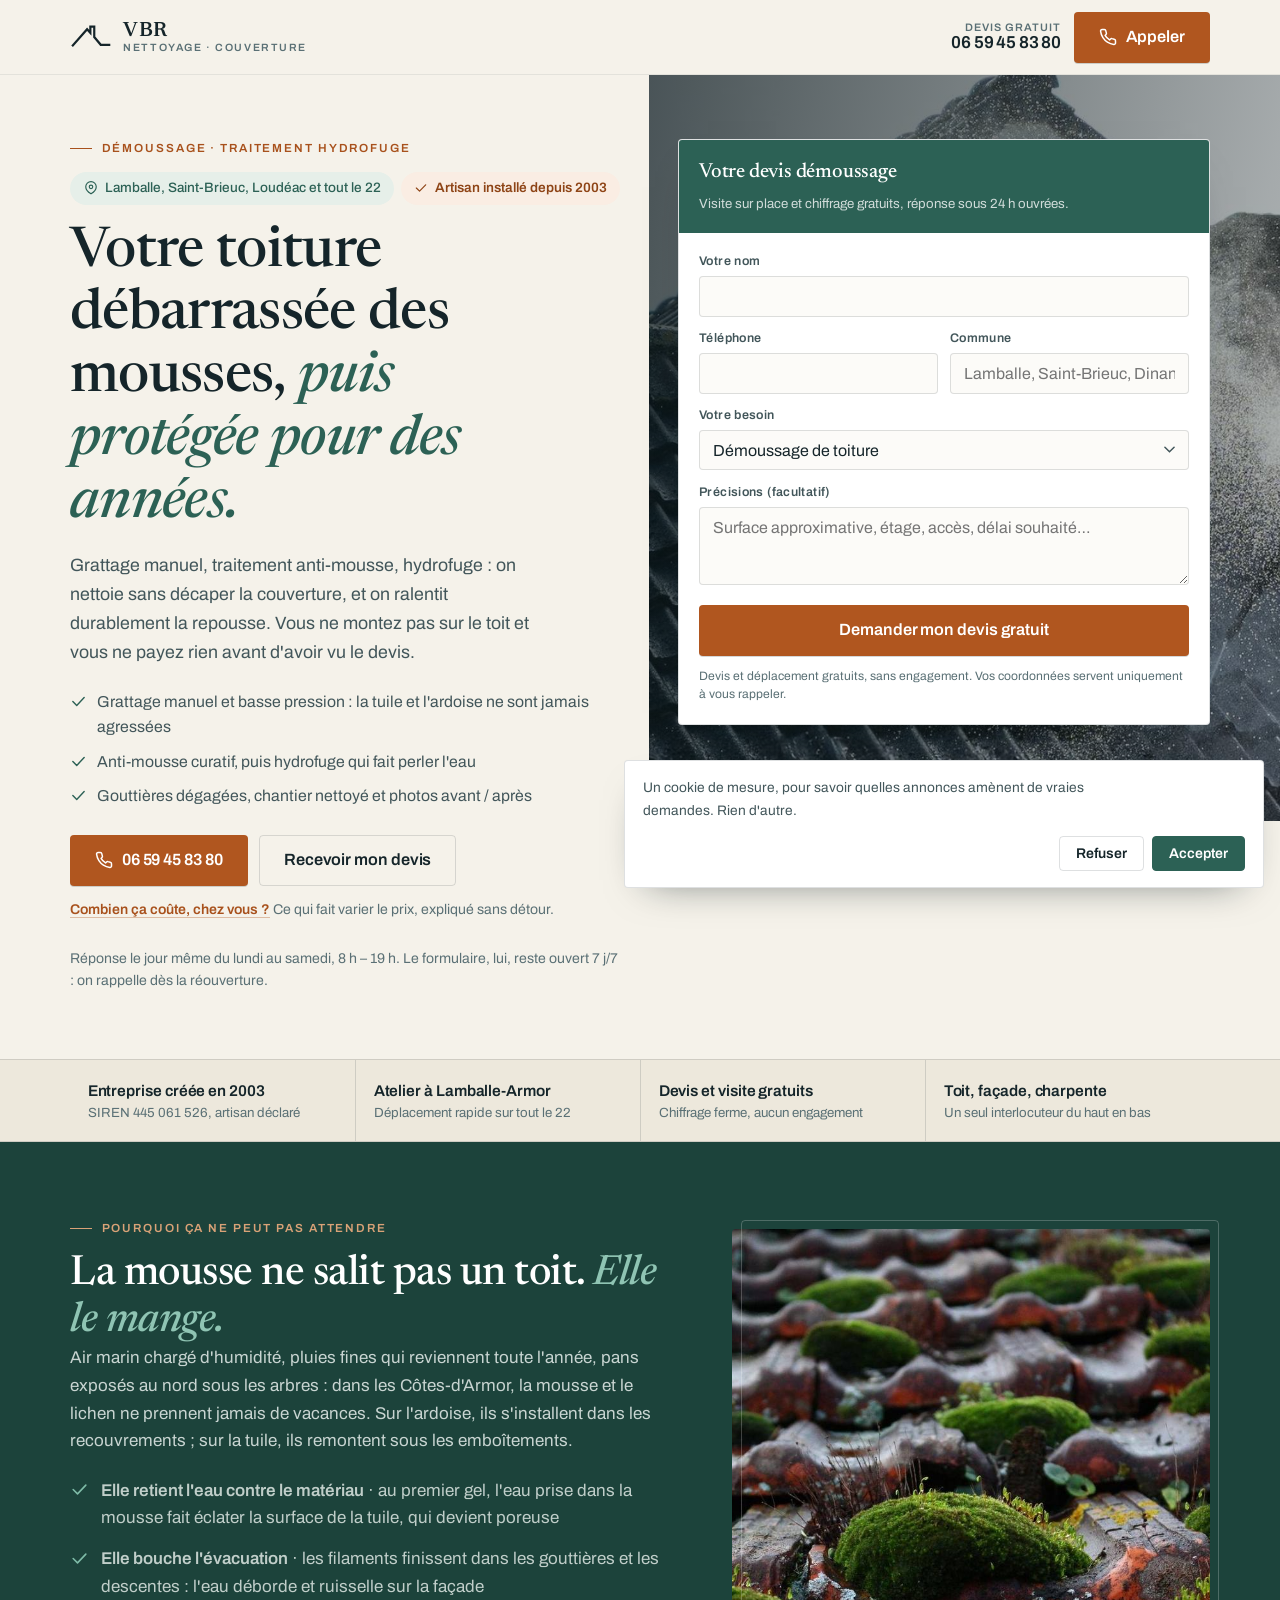
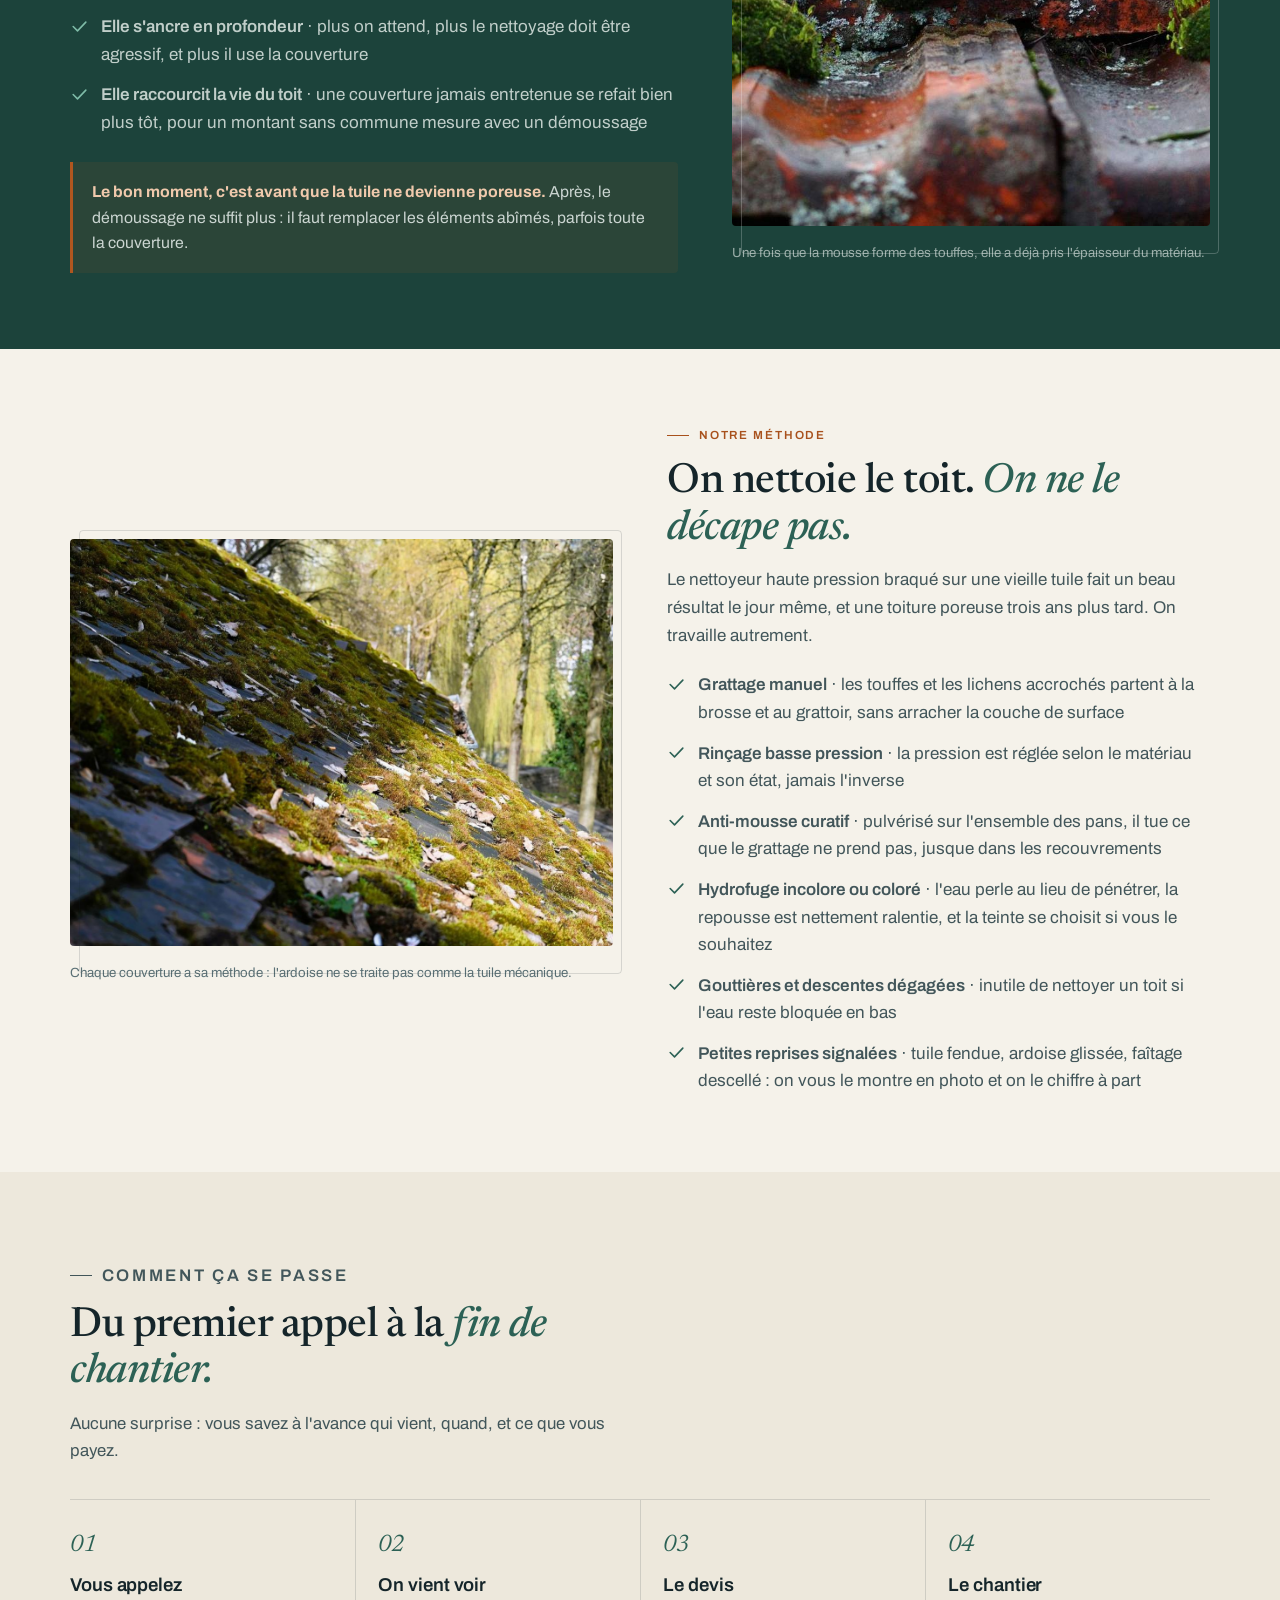
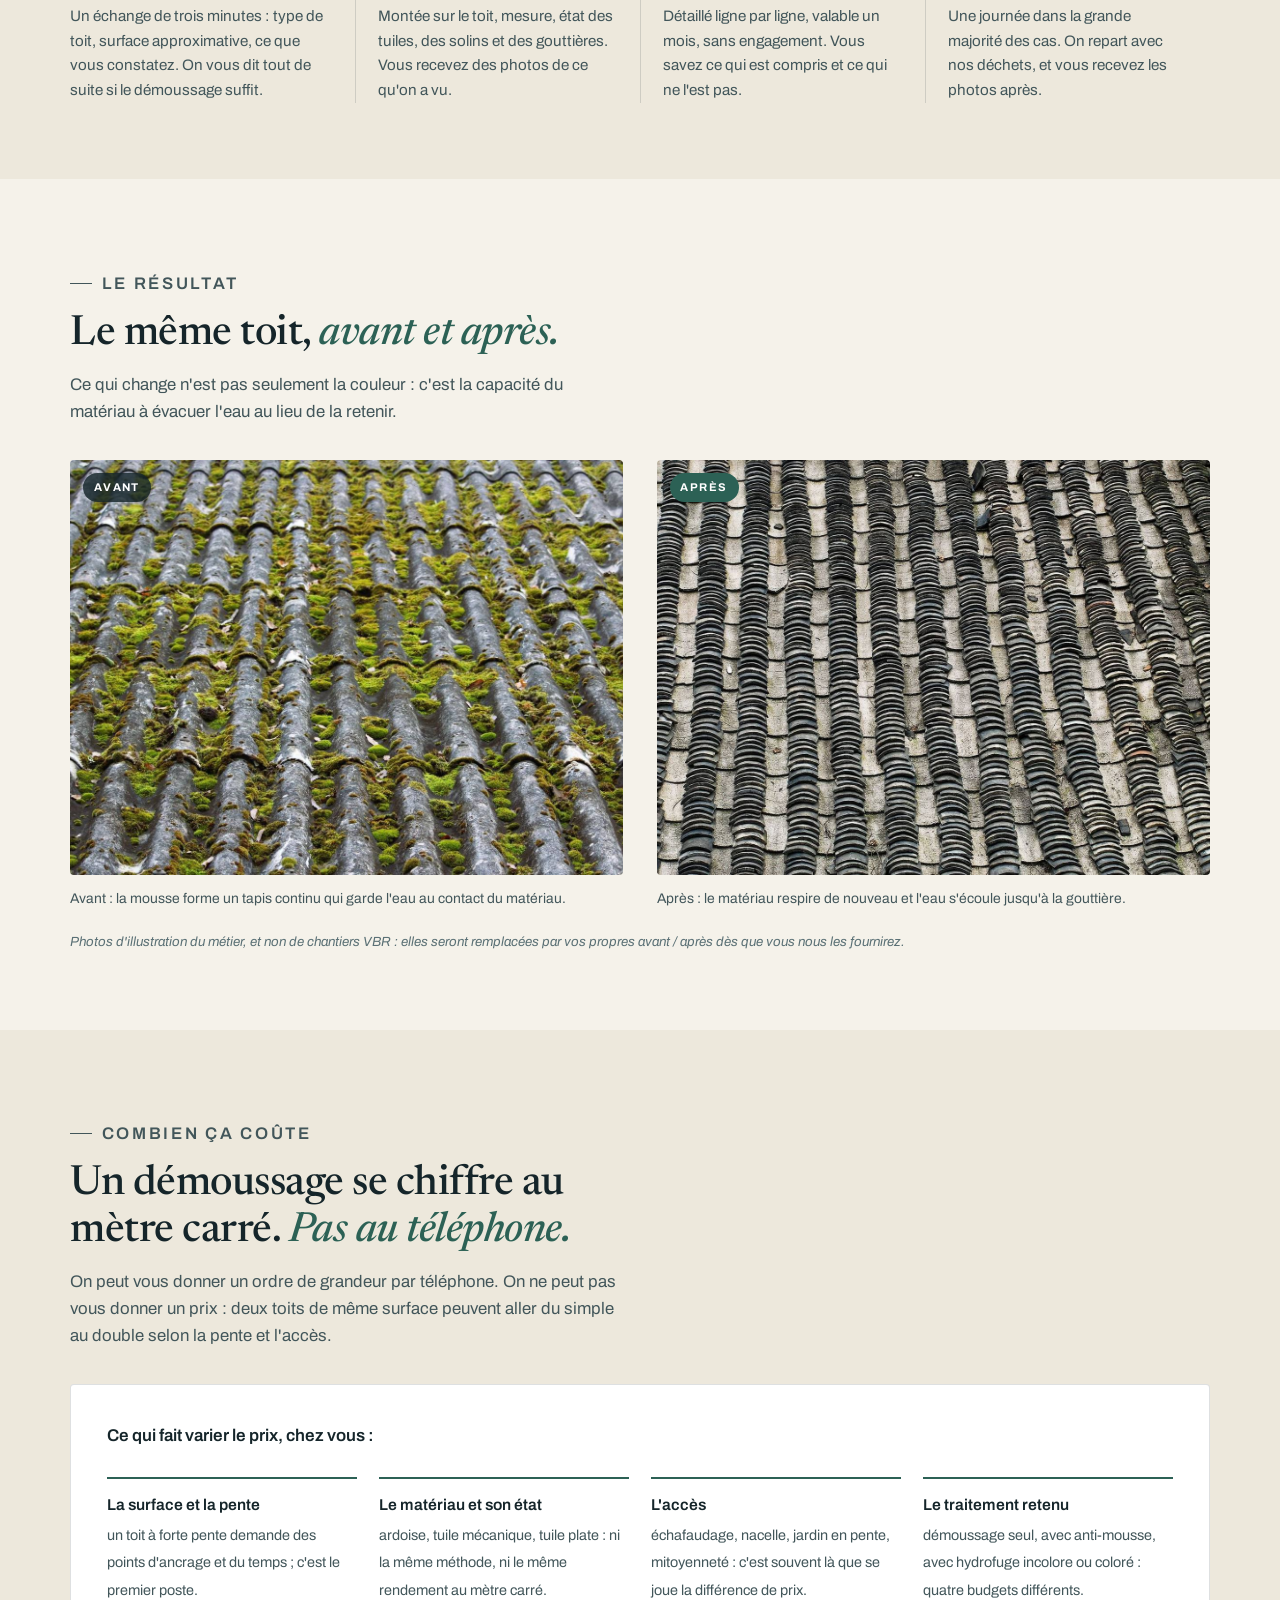
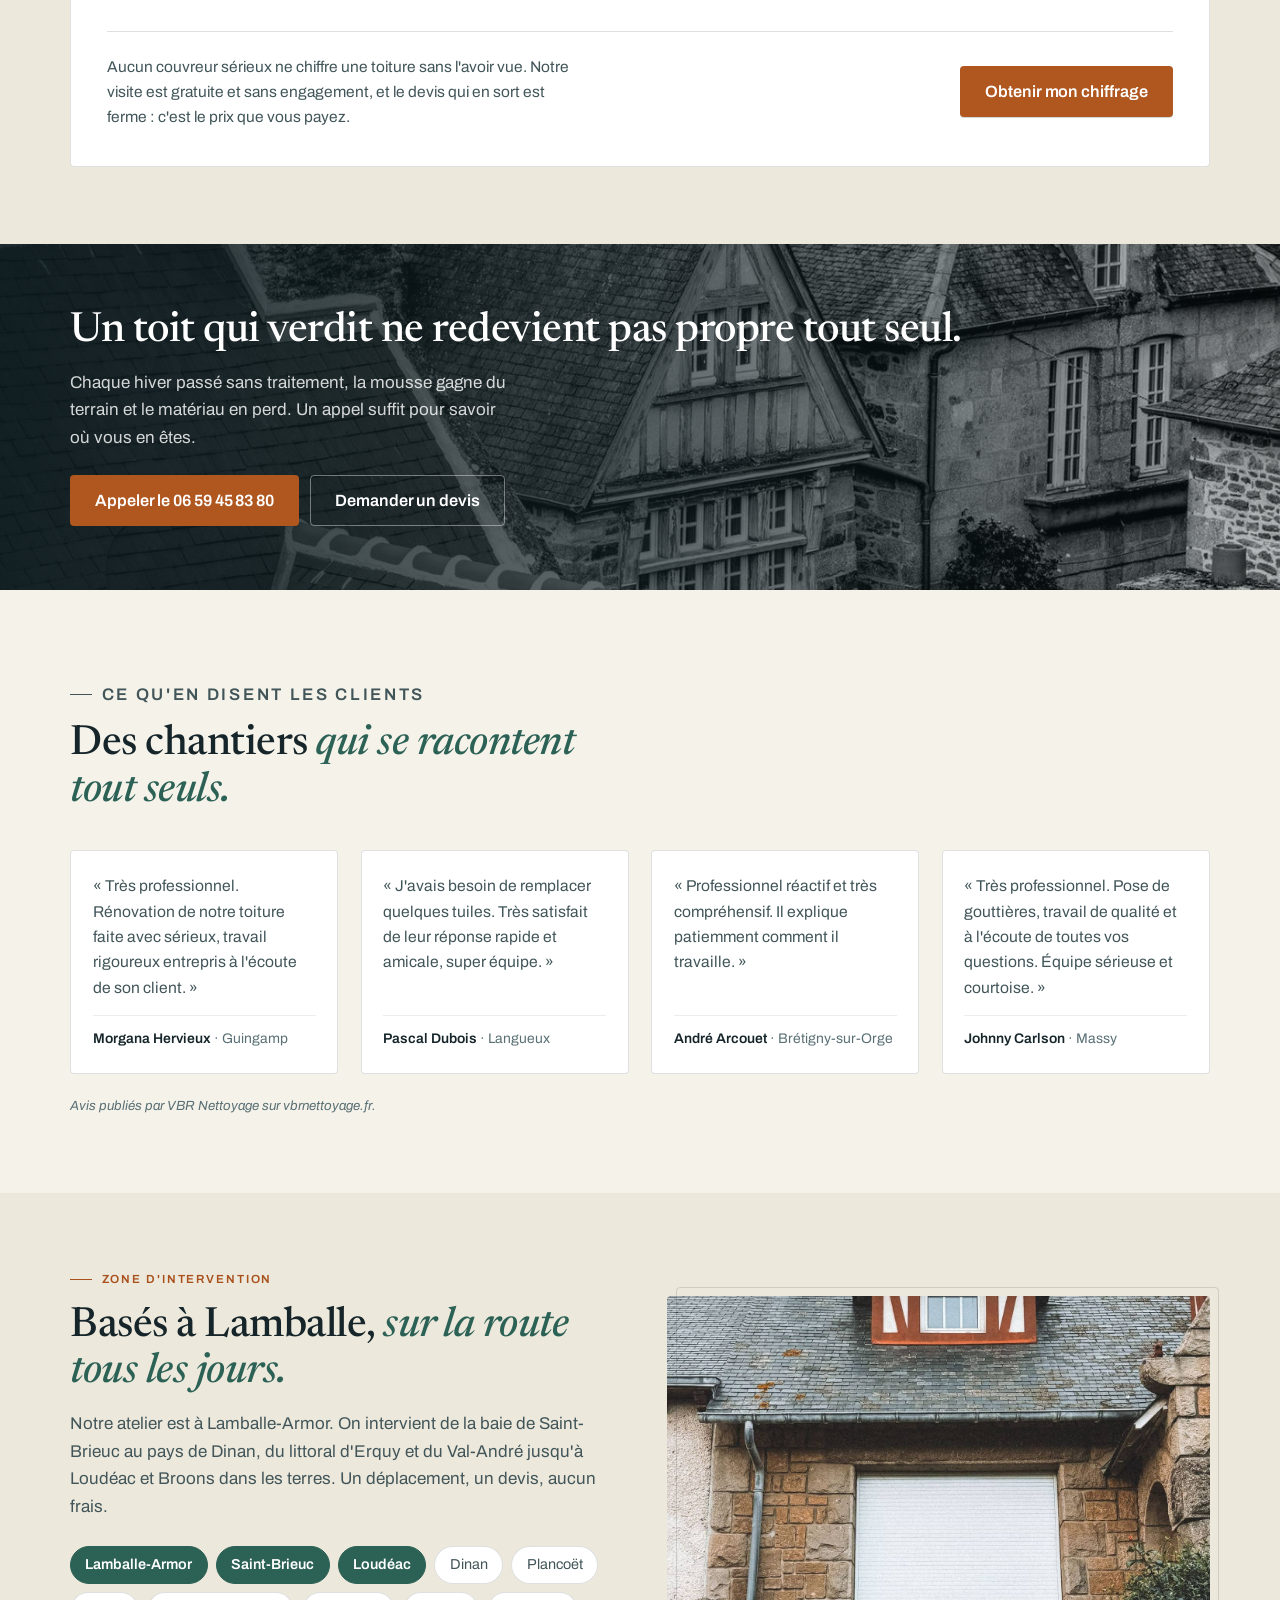
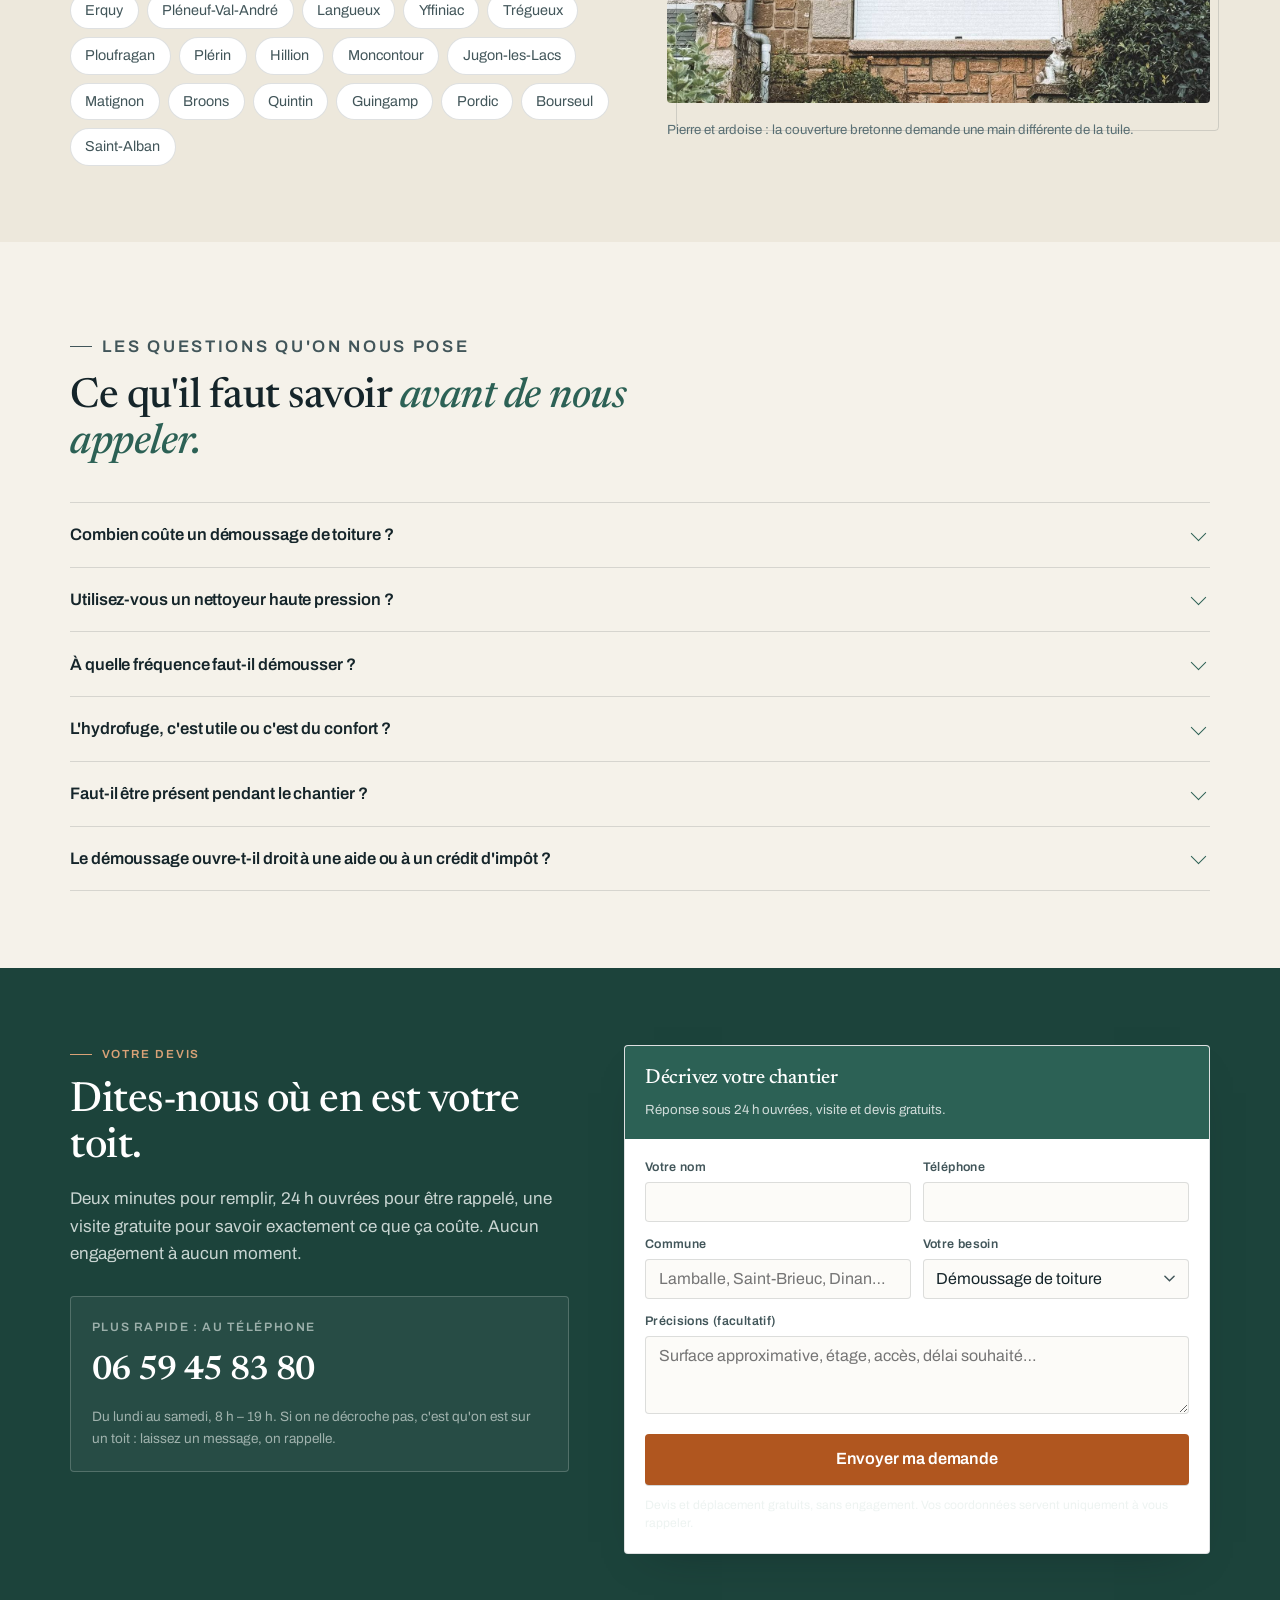
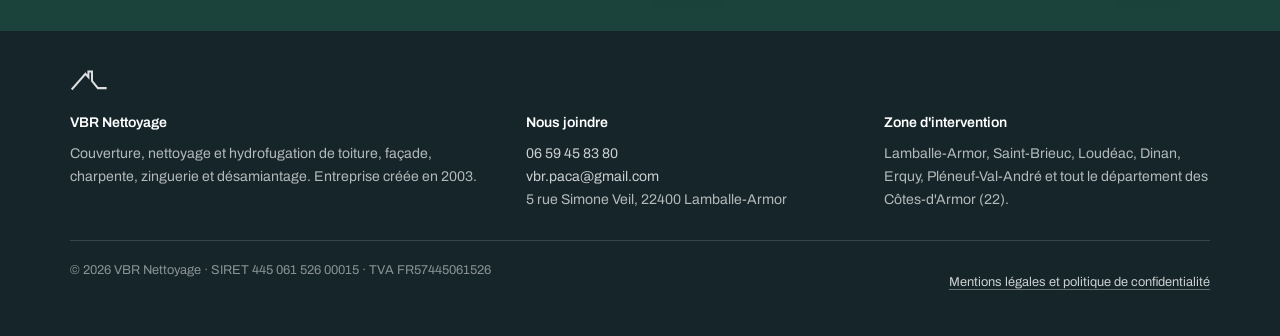
==== commit 22acd304: "design: contraste AA sur la micro-copie (ink-3 3,46 -> 4,68:1), cuivre texte dedie, cache-buster v=3" ====
--- a/cotes-darmor/demoussage-toiture/index.html
+++ b/cotes-darmor/demoussage-toiture/index.html
@@ -35,7 +35,7 @@
 <link rel="preconnect" href="https://fonts.gstatic.com" crossorigin />
 <link rel="stylesheet" href="https://fonts.googleapis.com/css2?family=Archivo:wght@400;500;600;700&family=Newsreader:ital,opsz,wght@0,6..72,400;0,6..72,500;0,6..72,600;1,6..72,400;1,6..72,500&display=swap" />
 <link rel="preload" as="image" href="../../assets/img/hero-nettoyage-toiture.jpg" fetchpriority="high" />
-<link rel="stylesheet" href="../../assets/styles.css?v=1" />
+<link rel="stylesheet" href="../../assets/styles.css?v=3" />
 
 <!-- ---------- Google Ads : gtag, Consent Mode v2, conversions ----------
      Tout reste inerte tant qu'un identifiant contient XXXX (script.js le teste). -->
@@ -184,7 +184,7 @@
             <div class="form-success" role="status">Merci, votre demande est partie. On vous rappelle sous 24 h ouvrées pour convenir de la visite.</div>
             <div class="form-error" role="alert">L'envoi n'a pas abouti. Appelez-nous au 06 59 45 83 80, c'est plus rapide.</div>
             <div class="form-fields">
-              <input type="hidden" name="access_key" value="REMPLACER-PAR-LA-CLE-WEB3FORMS" />
+              <input type="hidden" name="access_key" value="c4a1ff19-e6a3-4c55-98bf-d4e666ee1ffc" />
               <input type="hidden" name="gclid" value="" />
               <input type="hidden" name="source" value="" />
               <input type="hidden" name="campagne" value="" />
@@ -451,7 +451,7 @@
           <div class="form-success" role="status">Merci, votre demande est partie. On vous rappelle sous 24 h ouvrées pour convenir de la visite.</div>
           <div class="form-error" role="alert">L'envoi n'a pas abouti. Appelez-nous au 06 59 45 83 80, c'est plus rapide.</div>
           <div class="form-fields">
-            <input type="hidden" name="access_key" value="REMPLACER-PAR-LA-CLE-WEB3FORMS" />
+            <input type="hidden" name="access_key" value="c4a1ff19-e6a3-4c55-98bf-d4e666ee1ffc" />
             <input type="hidden" name="gclid" value="" />
             <input type="hidden" name="source" value="" />
             <input type="hidden" name="campagne" value="" />
--- a/assets/styles.css
+++ b/assets/styles.css
@@ -13,13 +13,19 @@
 
   --ink:#15252A;
   --ink-2:#42565A;
-  --ink-3:#71858A;
+  /* #71858A ne donnait que 3,46:1 sur le papier : sous le minimum AA de
+     4,5:1, et c'est justement la couleur des phrases qui rassurent
+     (devis gratuit, sans engagement). Assombri à 4,68:1. */
+  --ink-3:#5A7075;
 
   --patine:#2C6155;
   --patine-deep:#1C433B;
   --patine-tint:#E6EFE9;
 
   --cuivre:#B0561F;
+  /* même teinte, réservée au texte : le cuivre de marque plafonne à
+     4,47:1 sur le papier, les boutons le gardent (fond, pas texte). */
+  --cuivre-txt:#A8511C;
   --cuivre-deep:#8E4416;
   --cuivre-tint:#FAEDE3;
 
@@ -71,7 +77,7 @@
 /* ---------------------------------------------------------- kicker */
 .kicker{
   font-size:.735rem;font-weight:600;letter-spacing:.16em;text-transform:uppercase;
-  color:var(--cuivre);margin:0 0 .85rem;display:flex;align-items:center;gap:.6rem;
+  color:var(--cuivre-txt);margin:0 0 .85rem;display:flex;align-items:center;gap:.6rem;
 }
 .kicker::before{content:"";width:22px;height:1px;background:currentColor;flex:none}
 .kicker.is-light{color:#D9A277}
@@ -142,11 +148,14 @@
 /* « prix », « tarif », « prix au m² » dominent les recherches du métier :
    la réponse doit être atteignable dès le hero, sans avancer de chiffre. */
 .hero-prix{font-size:.88rem;color:var(--ink-3);margin-bottom:1.6rem}
-.hero-prix a{color:var(--cuivre);font-weight:600;text-decoration:none;border-bottom:1px solid rgba(176,86,31,.35)}
+.hero-prix a{color:var(--cuivre-txt);font-weight:600;text-decoration:none;border-bottom:1px solid rgba(176,86,31,.35)}
 .hero-prix a:hover{border-bottom-color:var(--cuivre)}
 
 /* photo du hero : le sujet reste dégagé, le texte vit dans la bande basse */
-.hero-shot{position:relative;margin-bottom:1.4rem}
+/* margin:0 obligatoire : la feuille de style du navigateur applique
+   `figure{margin:1em 40px}`. Sans ce reset la photo du hero est 80 px
+   plus étroite que la colonne et décalée de 40 px du bord du titre. */
+.hero-shot{position:relative;margin:0 0 1.4rem}
 .hero-shot img{width:100%;aspect-ratio:16/9;object-fit:cover;border-radius:var(--r)}
 .hero-shot figcaption{
   position:absolute;left:0;right:0;bottom:0;padding:1.5rem .95rem .7rem;
@@ -431,3 +440,67 @@
   .hero h1{max-width:20ch}
 }
 .sr{position:absolute;width:1px;height:1px;overflow:hidden;clip:rect(0 0 0 0);white-space:nowrap}
+
+/* Sur téléphone, une photo en 4/5 occupe un écran entier à elle seule : le
+   lecteur scrolle sans rien apprendre et décroche. On les aplatit, la photo
+   reste lisible et on économise plusieurs écrans sans retirer un mot. */
+@media (max-width:760px){
+  .frame img{aspect-ratio:16/10}
+  .frame-tall img{aspect-ratio:4/3}
+  .ba img{aspect-ratio:16/10}
+  /* La photo de la section « zone d'intervention » est purement décorative :
+     elle n'apporte aucun argument et coûte un tiers d'écran au moment où le
+     lecteur est déjà loin. Sur téléphone, on garde la phrase et les communes. */
+  #zones .frame{display:none}
+}
+
+/* ============================================================
+   Finitions écrans étroits (revue visuelle 21/09/2026).
+   Ce bloc reste en fin de feuille : à spécificité égale, la
+   dernière règle gagne.
+   ============================================================ */
+
+/* La signature du logo passait sur deux lignes sous 430 px et laissait
+   un « · » orphelin en fin de première ligne. */
+.brand-sub{white-space:nowrap}
+@media (max-width:430px){
+  .brand-sub{font-size:.58rem;letter-spacing:.09em}
+  .brand svg{width:36px;height:23px}
+}
+
+/* La barre de preuve en 2 colonnes ne laissait que 144 px de texte :
+   « Lamballe-Armor » se coupait en deux. Une colonne, une preuve. */
+@media (max-width:480px){
+  .trust-in{grid-template-columns:1fr}
+  .trust-it{border-left:0;padding:.95rem 0}
+  .trust-it:nth-child(n+2){border-top:1px solid var(--line)}
+}
+
+/* Deux boutons empilés de largeurs différentes lisent « inachevé ».
+   Le poids visuel se joue sur le remplissage, pas sur la largeur. */
+@media (max-width:560px){
+  .hero-cta{display:grid;grid-template-columns:1fr;gap:.6rem}
+  .hero-cta .btn{width:100%}
+}
+
+/* Cibles tactiles : les champs tombaient à 41 px, les boutons du
+   bandeau cookies à 33 px, les contacts du pied à 15 px. */
+@media (max-width:760px){
+  .field input,.field select{min-height:46px}
+  .cookiebar button{min-height:44px}
+  .ftr a[href^="tel:"],.ftr a[href^="mailto:"]{
+    display:inline-flex;align-items:center;min-height:44px;
+  }
+}
+/* Le lockup du logo est un lien : il lui faut la même hauteur de cible. */
+.brand{min-height:44px}
+
+/* Le bandeau cookies et la barre d'appel mangeaient 177 px sur 844, et le
+   bouton principal du hero tombait derrière. Les deux boutons remontent sur
+   la ligne du texte : le bandeau passe de ~110 px à ~70 px. */
+@media (max-width:760px){
+  .cookiebar{flex-wrap:nowrap;gap:.65rem}
+  .cookiebar p{flex:1 1 auto;min-width:0}
+  .cookiebar-acts{width:auto;flex:none;margin-left:0}
+  .cookiebar button{flex:none;padding:.5rem .7rem;font-size:.82rem;white-space:nowrap}
+}
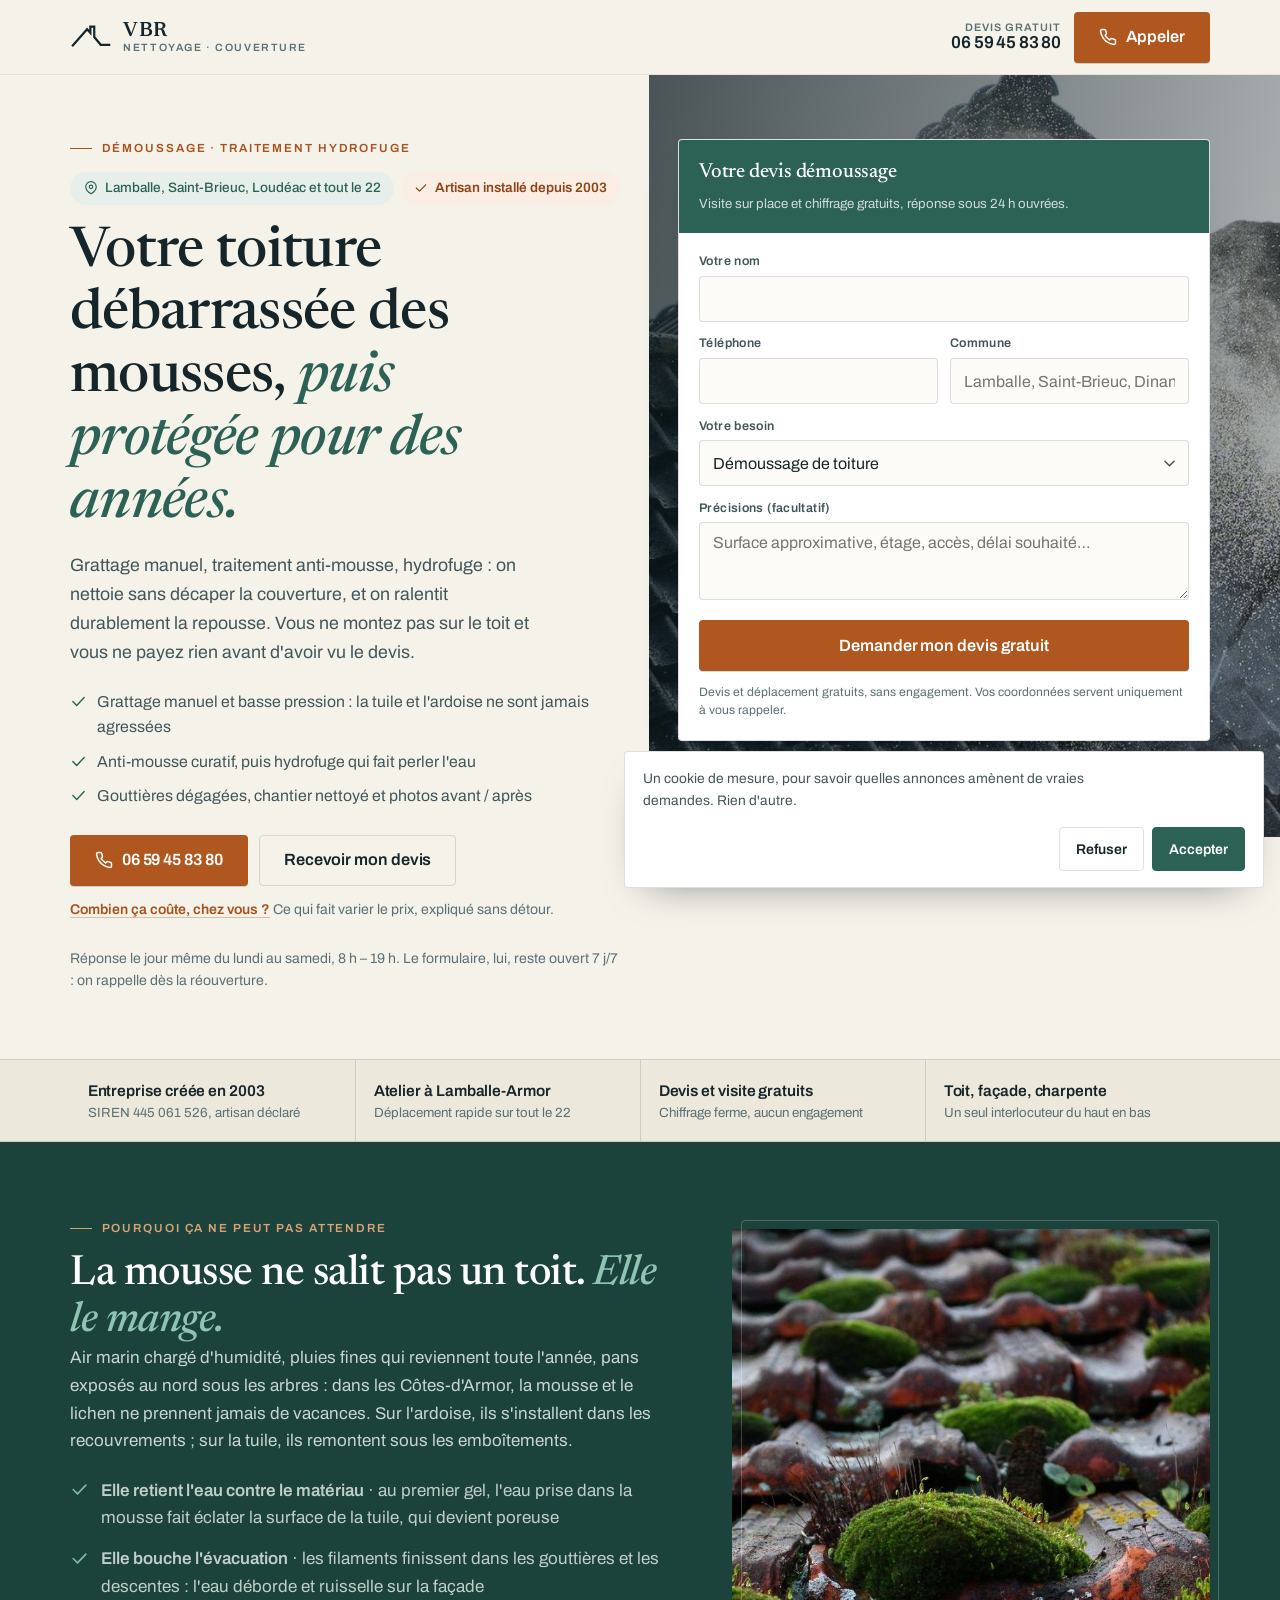
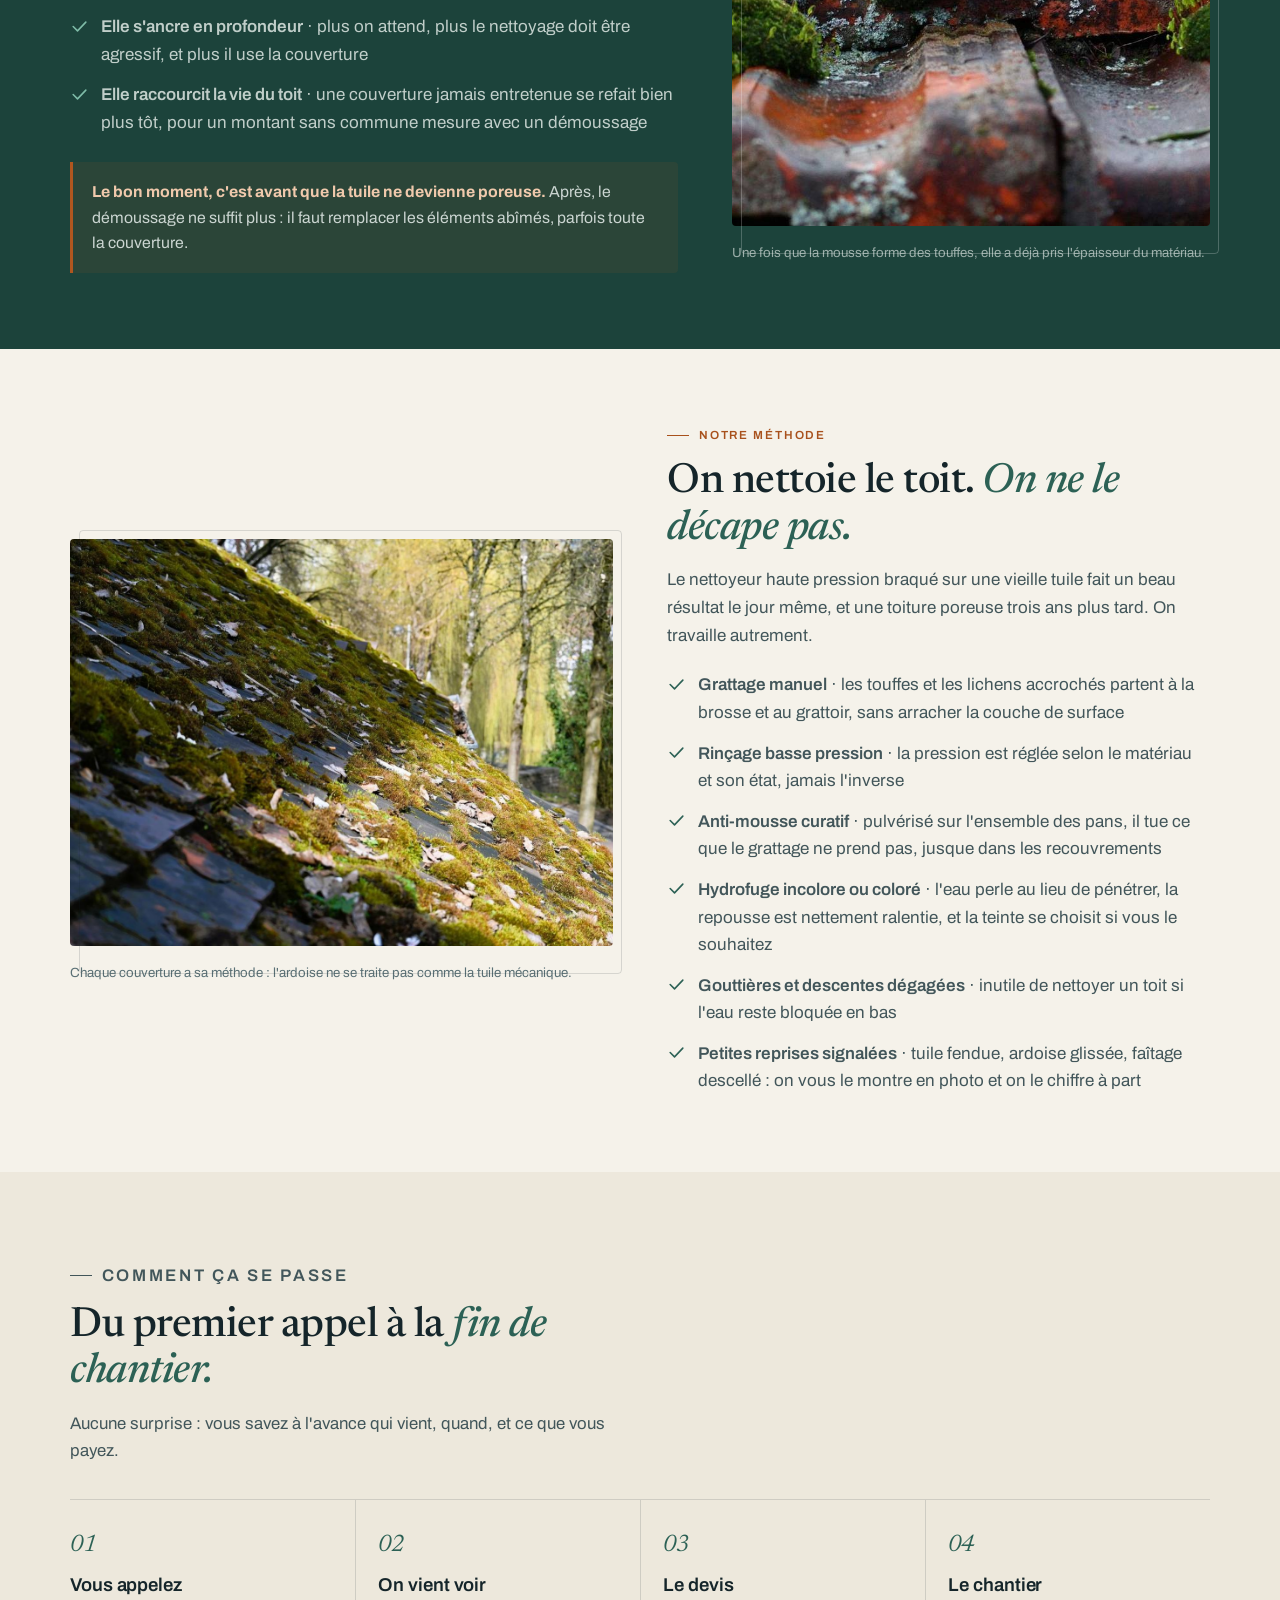
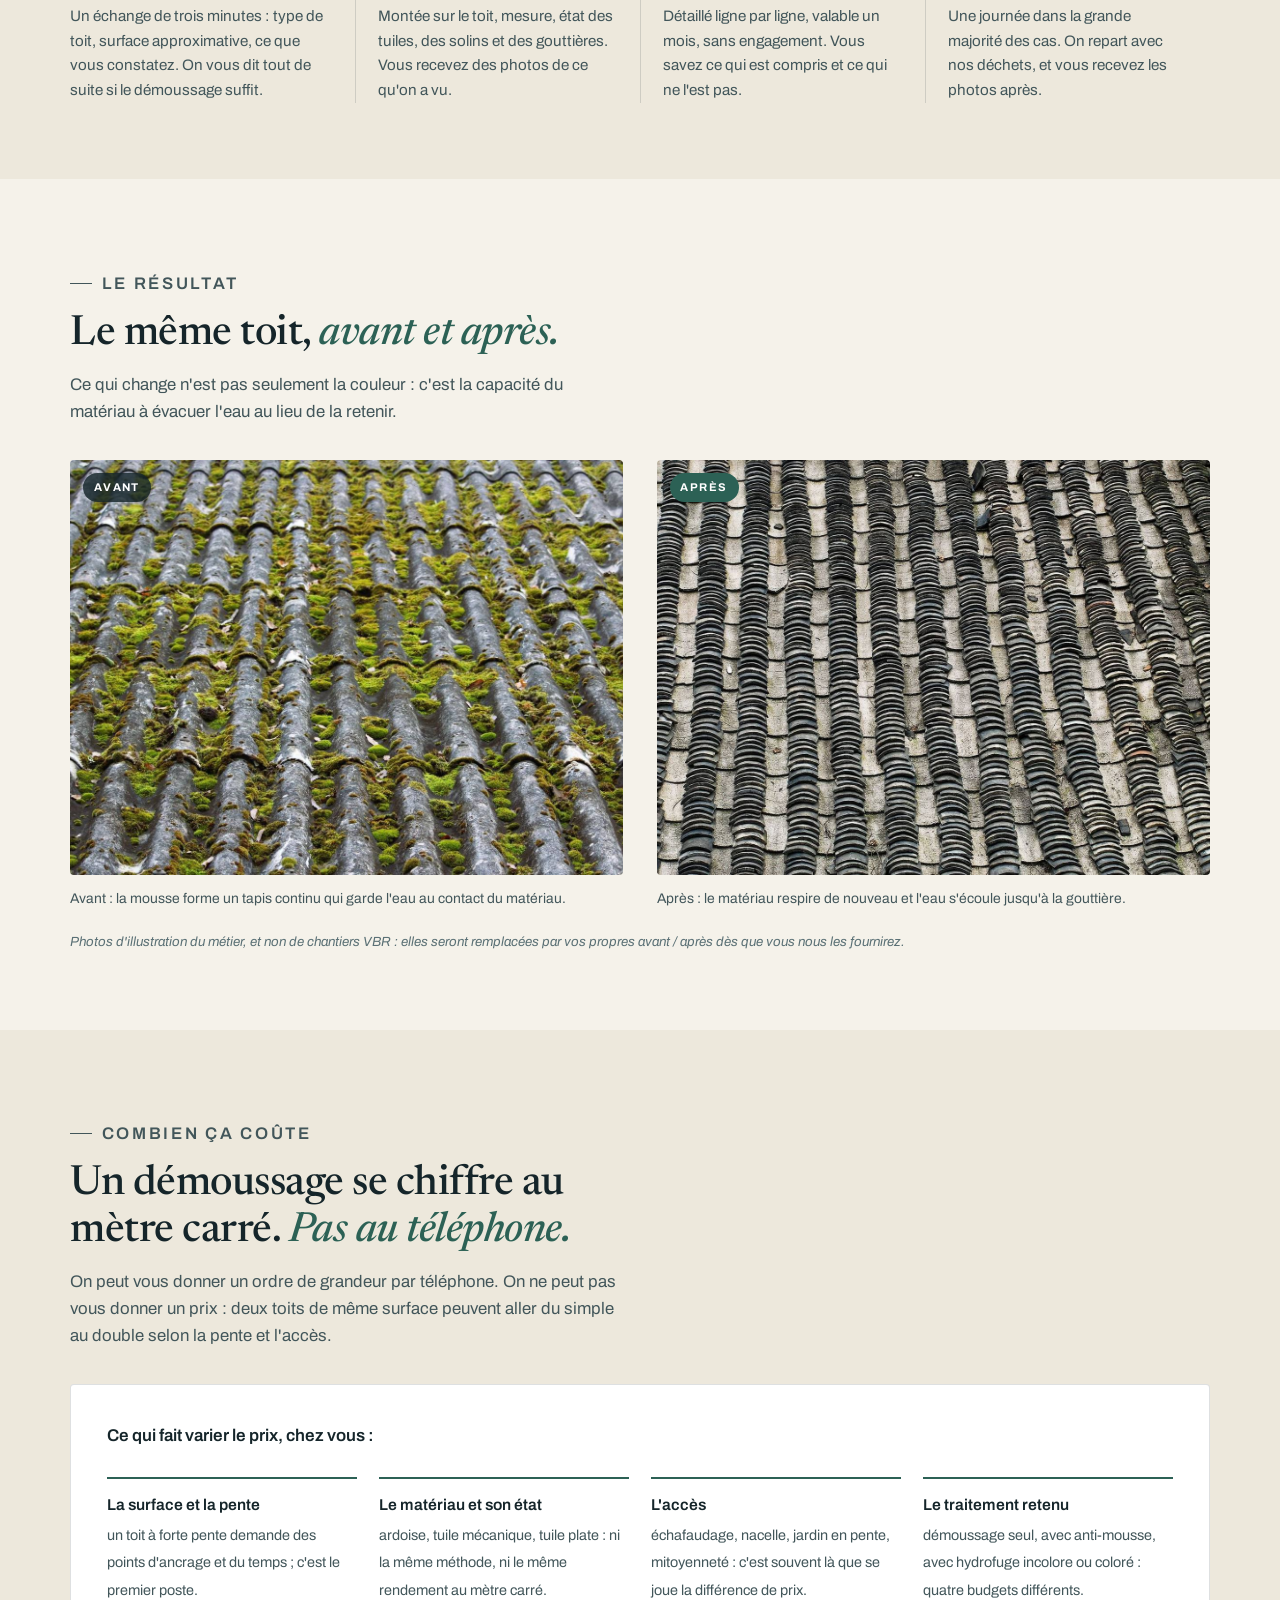
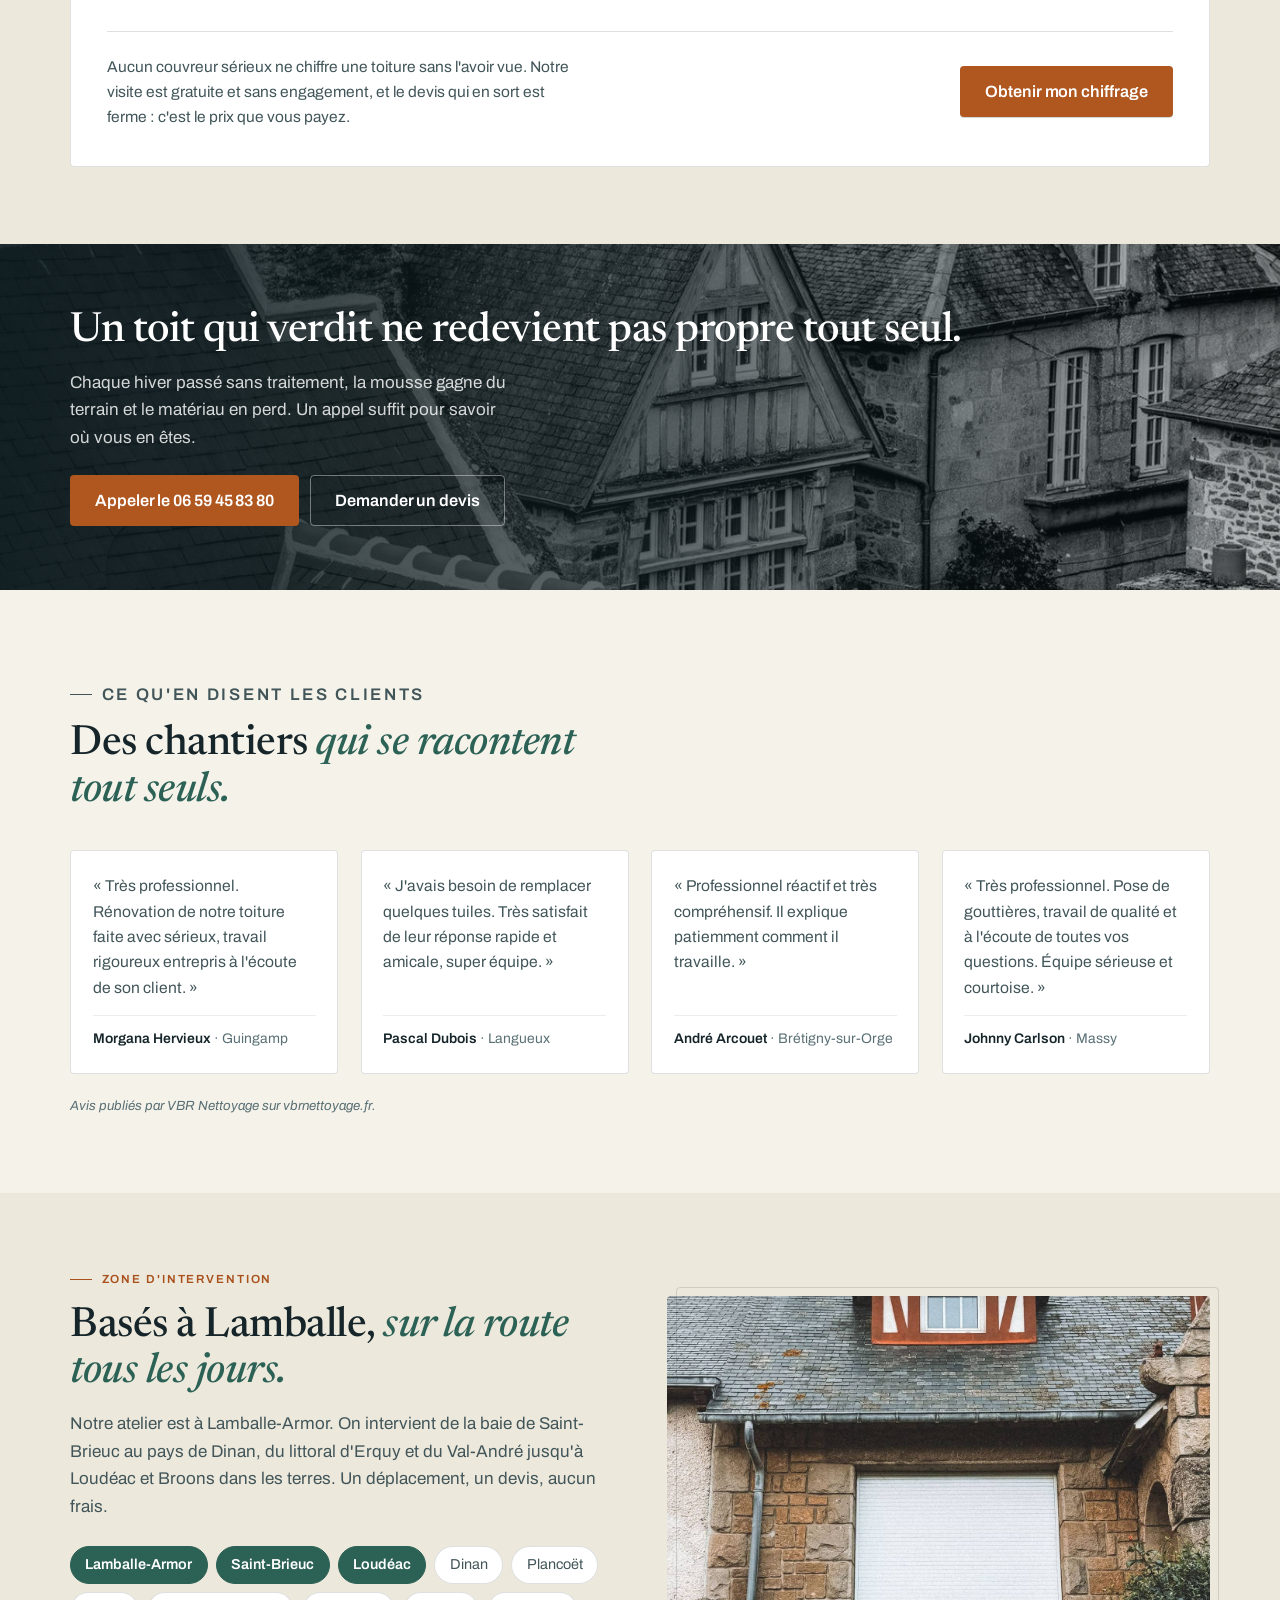
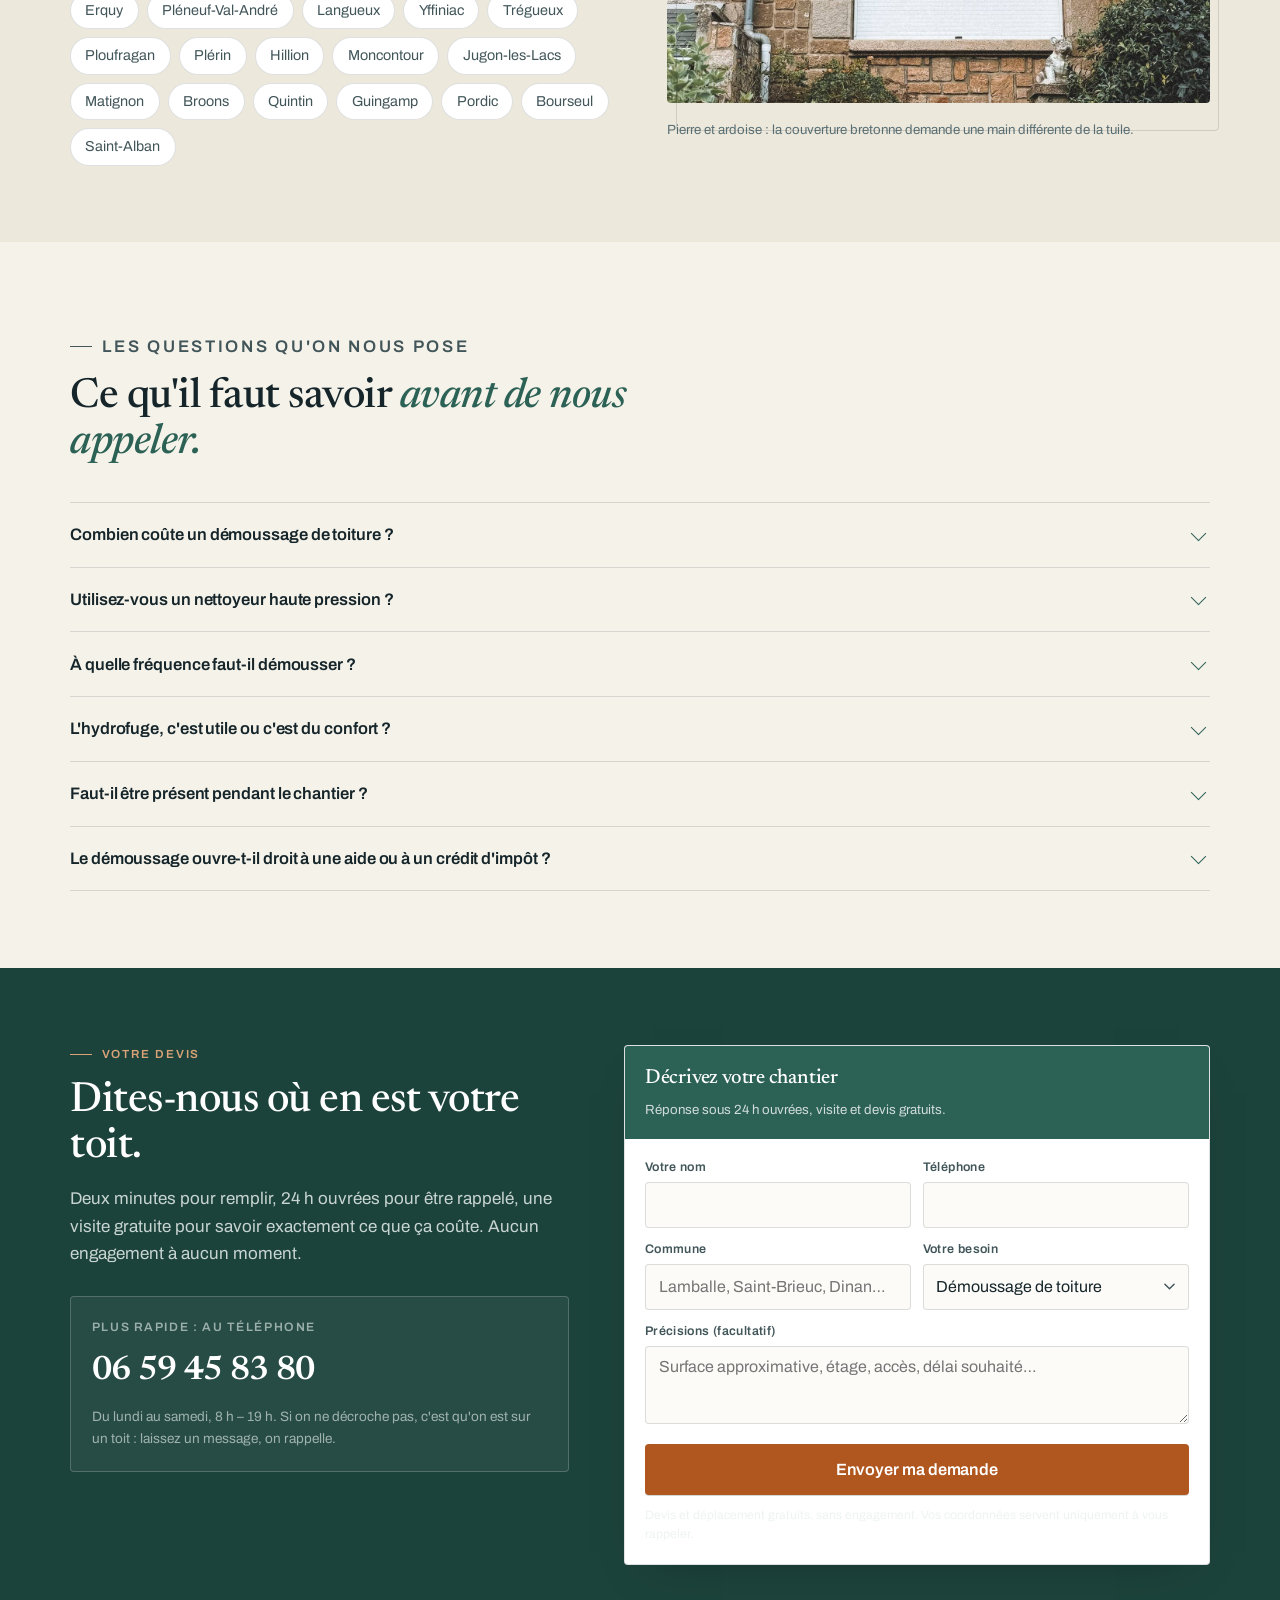
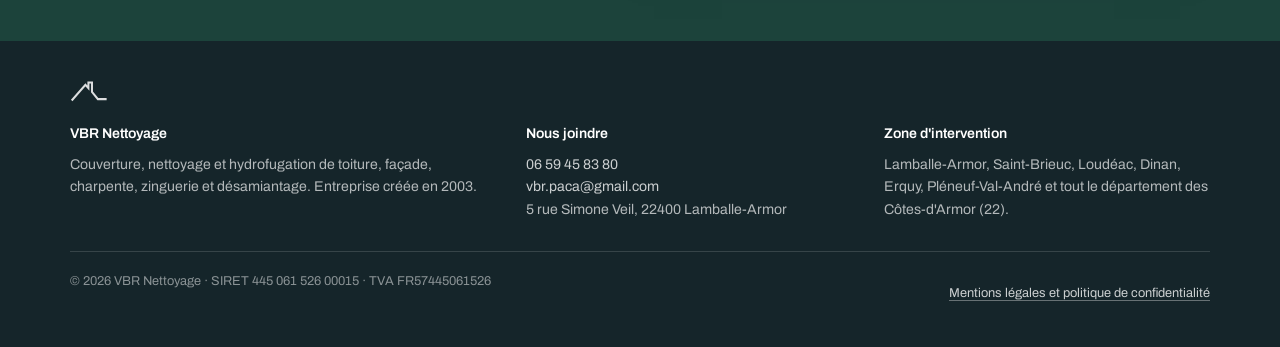
==== commit a2e95f01: "design: cibles tactiles 46 px sur tablette aussi (le point de rupture 760 laissait l iPad de cote), " ====
--- a/cotes-darmor/demoussage-toiture/index.html
+++ b/cotes-darmor/demoussage-toiture/index.html
@@ -35,7 +35,7 @@
 <link rel="preconnect" href="https://fonts.gstatic.com" crossorigin />
 <link rel="stylesheet" href="https://fonts.googleapis.com/css2?family=Archivo:wght@400;500;600;700&family=Newsreader:ital,opsz,wght@0,6..72,400;0,6..72,500;0,6..72,600;1,6..72,400;1,6..72,500&display=swap" />
 <link rel="preload" as="image" href="../../assets/img/hero-nettoyage-toiture.jpg" fetchpriority="high" />
-<link rel="stylesheet" href="../../assets/styles.css?v=3" />
+<link rel="stylesheet" href="../../assets/styles.css?v=4" />
 
 <!-- ---------- Google Ads : gtag, Consent Mode v2, conversions ----------
      Tout reste inerte tant qu'un identifiant contient XXXX (script.js le teste). -->
--- a/assets/styles.css
+++ b/assets/styles.css
@@ -485,9 +485,13 @@
 
 /* Cibles tactiles : les champs tombaient à 41 px, les boutons du
    bandeau cookies à 33 px, les contacts du pied à 15 px. */
-@media (max-width:760px){
-  .field input,.field select{min-height:46px}
-  .cookiebar button{min-height:44px}
+/* 46 px partout, pas seulement sous 760 : une tablette tactile passe
+   au-dessus du point de rupture et gardait des champs de 41 px. */
+.field input,.field select{min-height:46px}
+.cookiebar button{min-height:44px}
+/* Le pied de page : seulement sur écran tactile, sinon on ajoute de la
+   hauteur pour rien là où le pointeur est précis. */
+@media (hover:none){
   .ftr a[href^="tel:"],.ftr a[href^="mailto:"]{
     display:inline-flex;align-items:center;min-height:44px;
   }
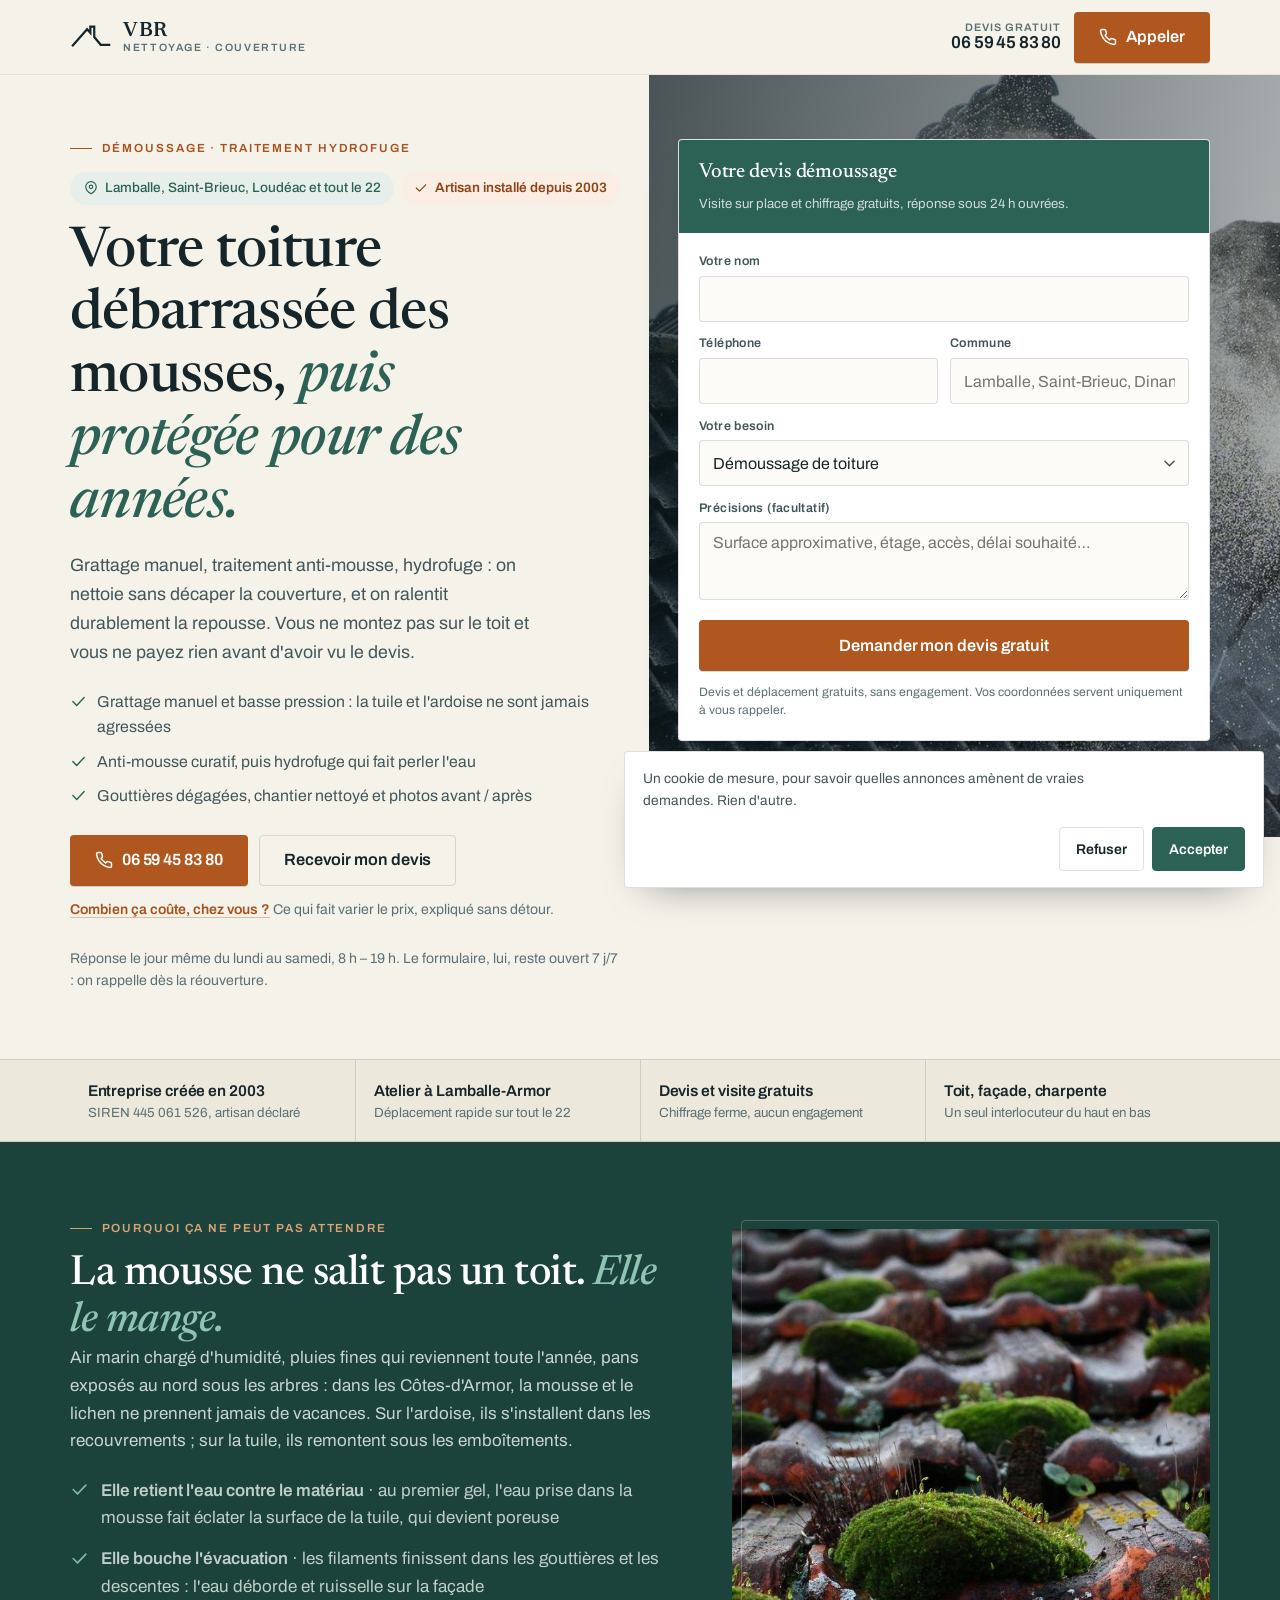
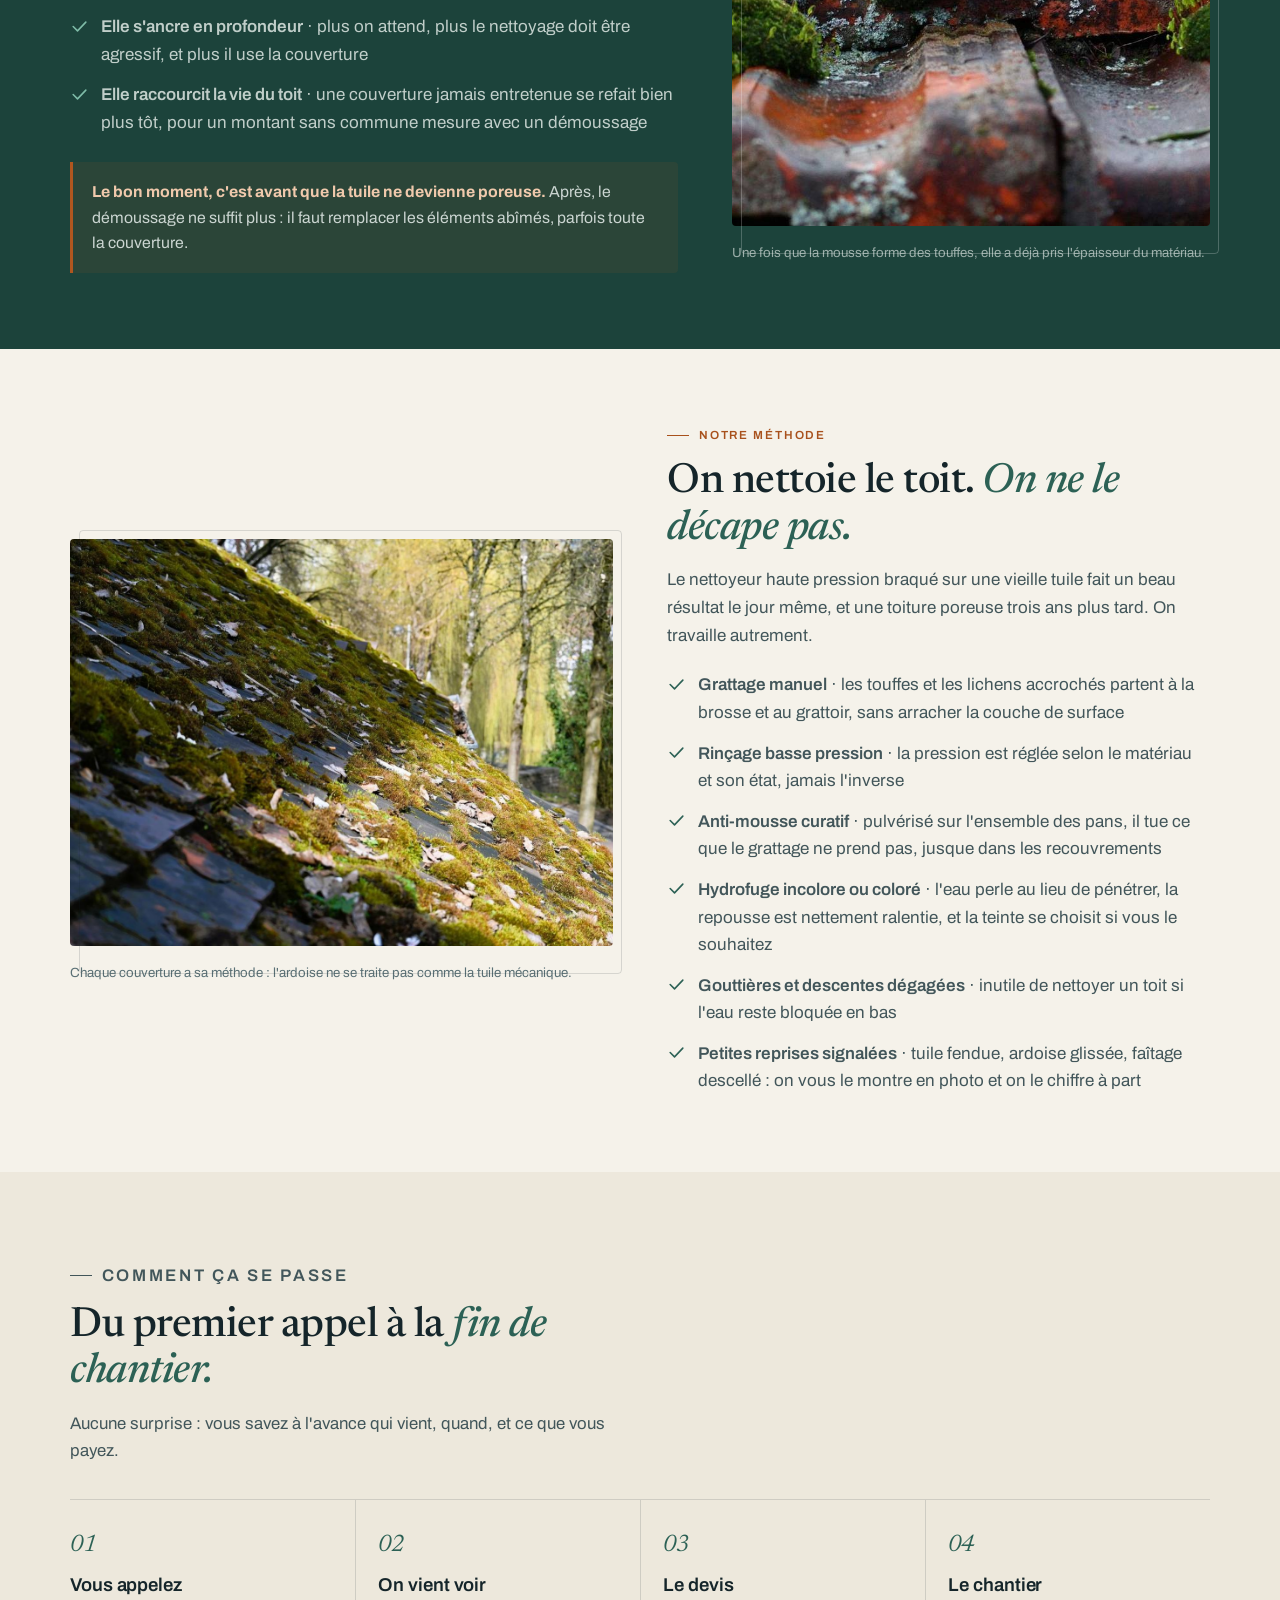
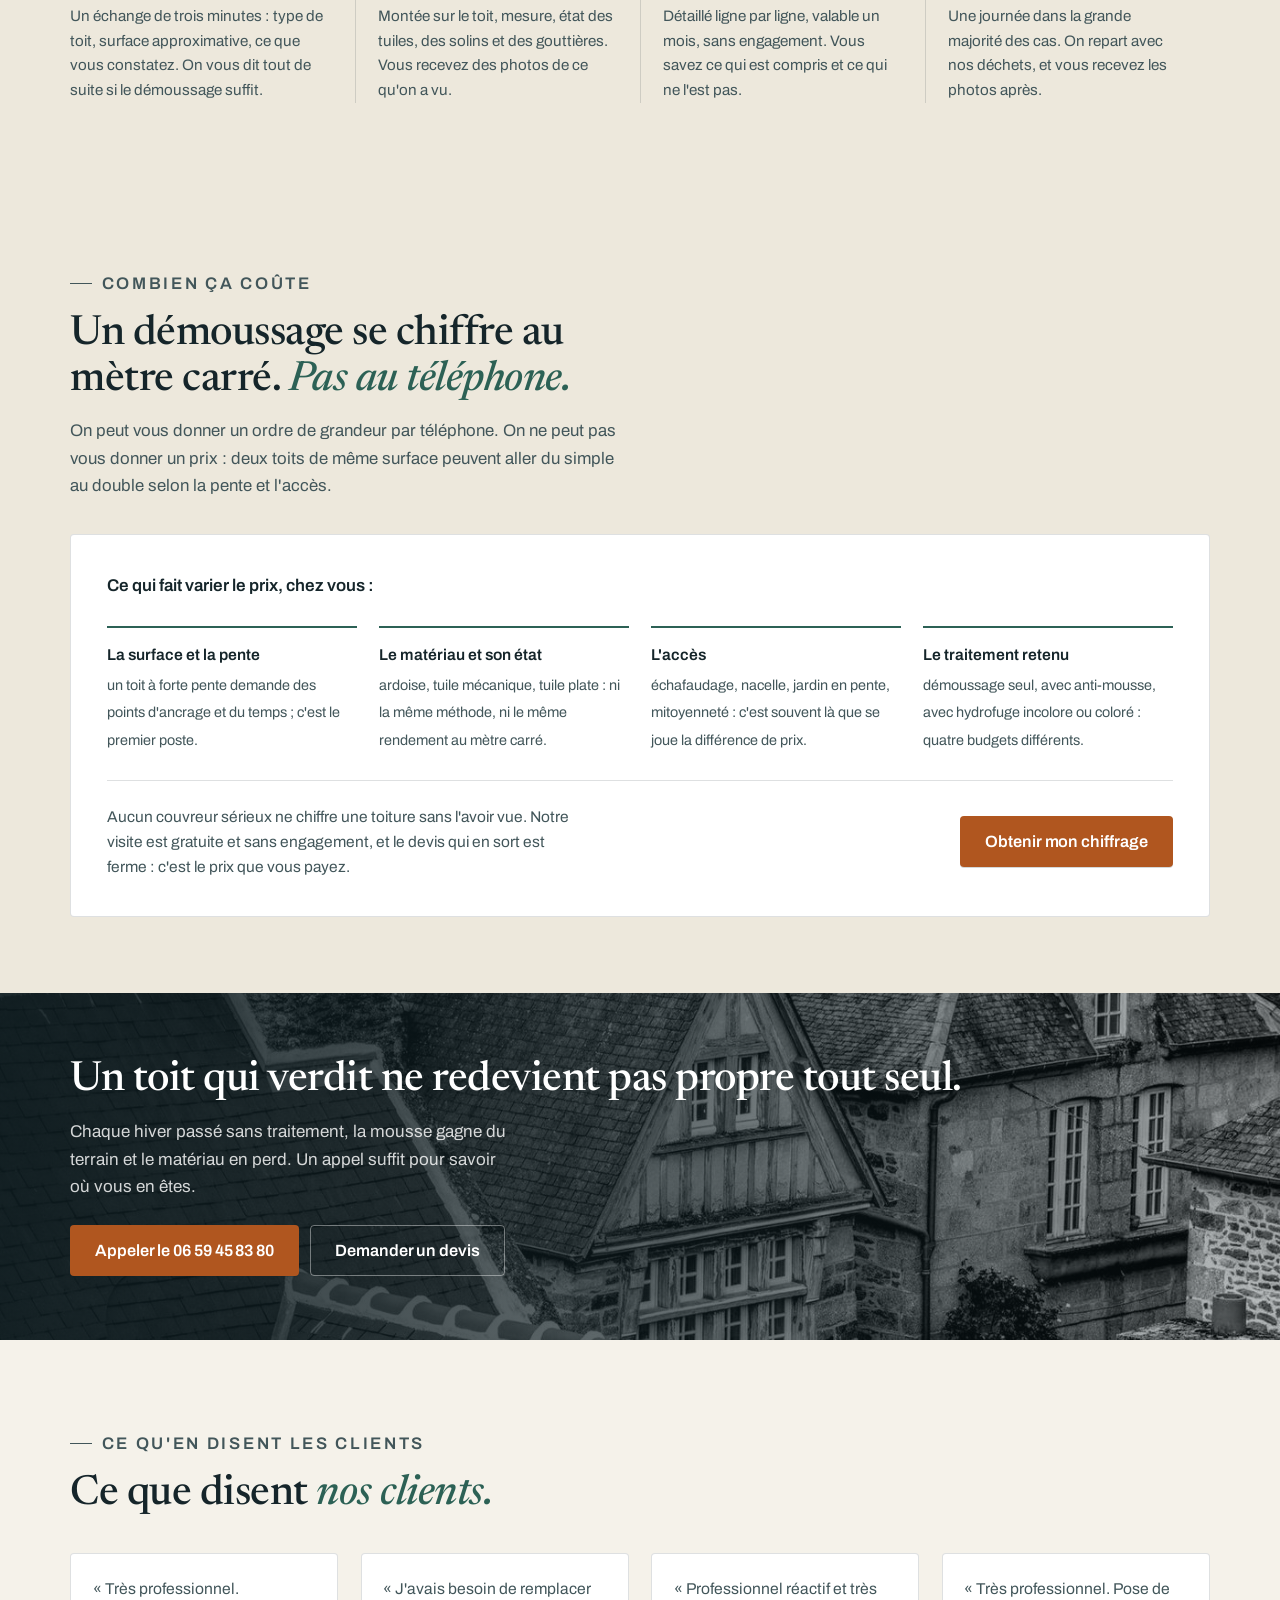
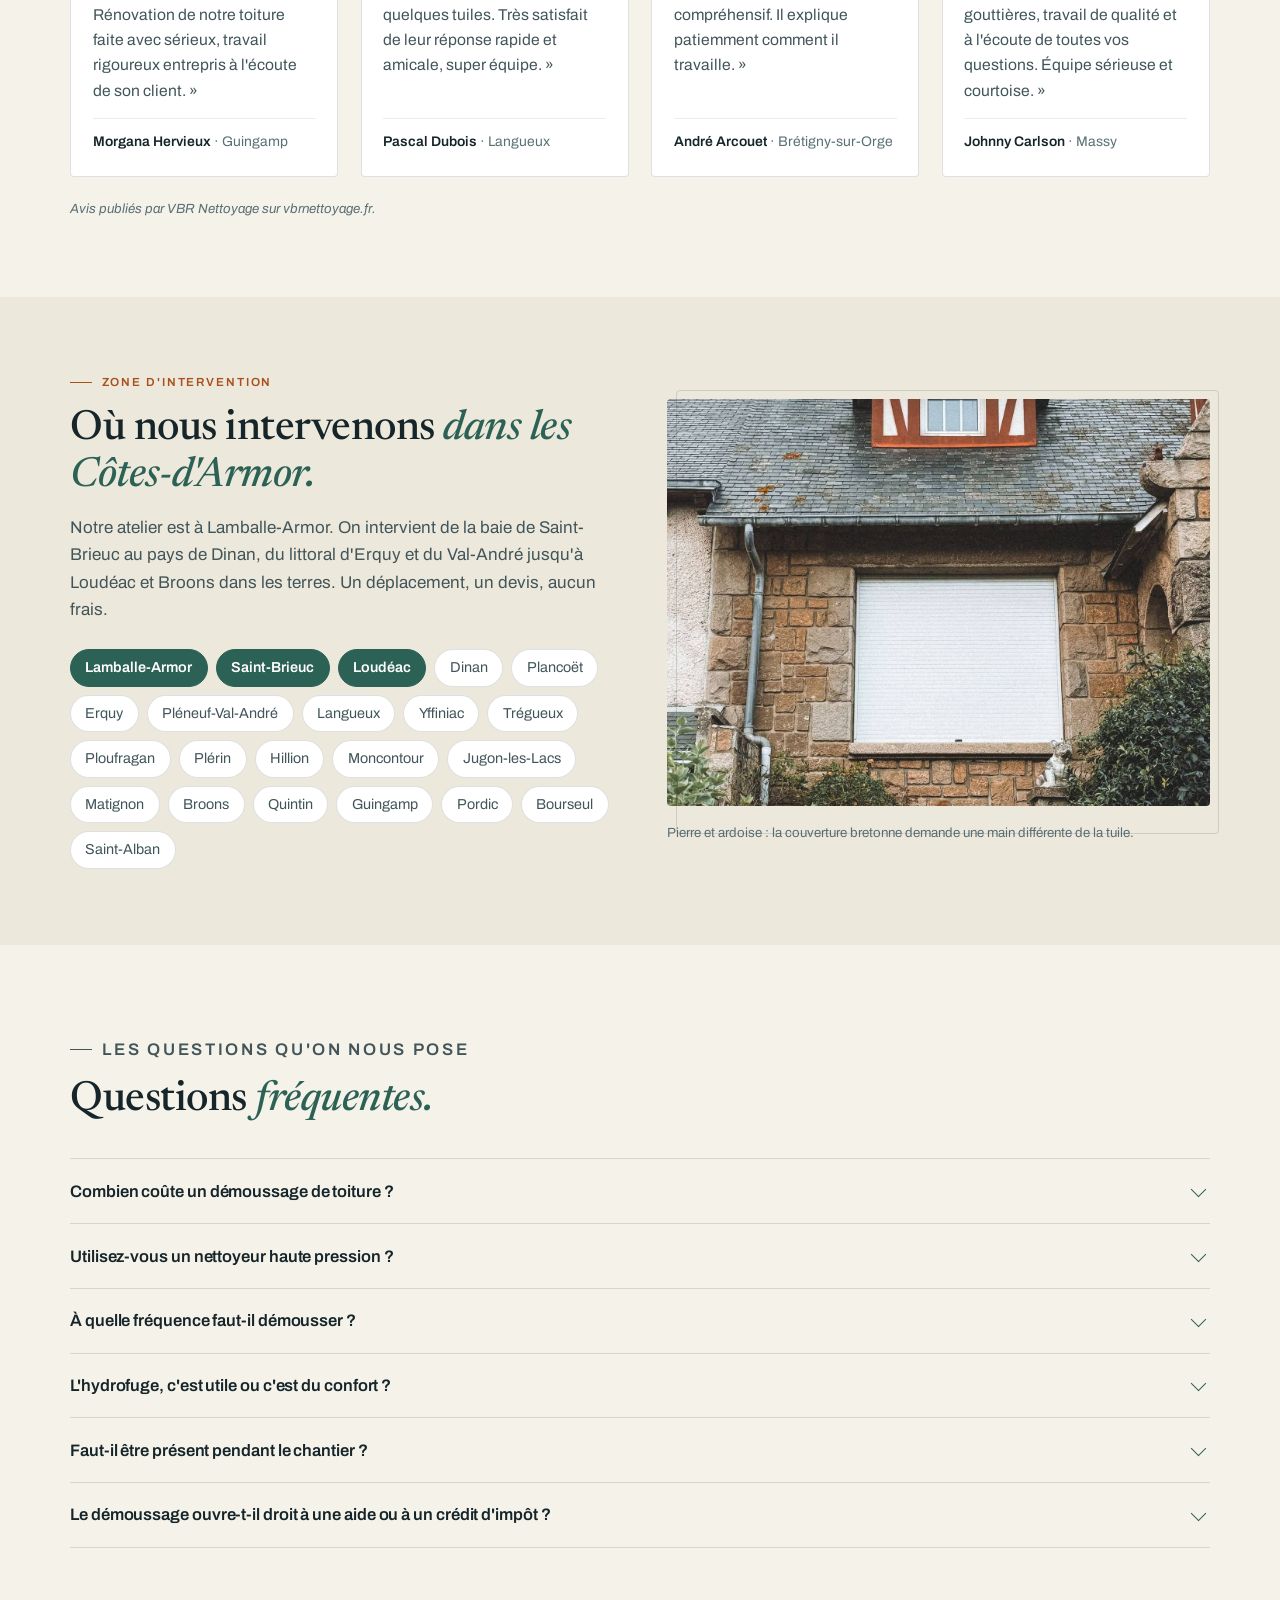
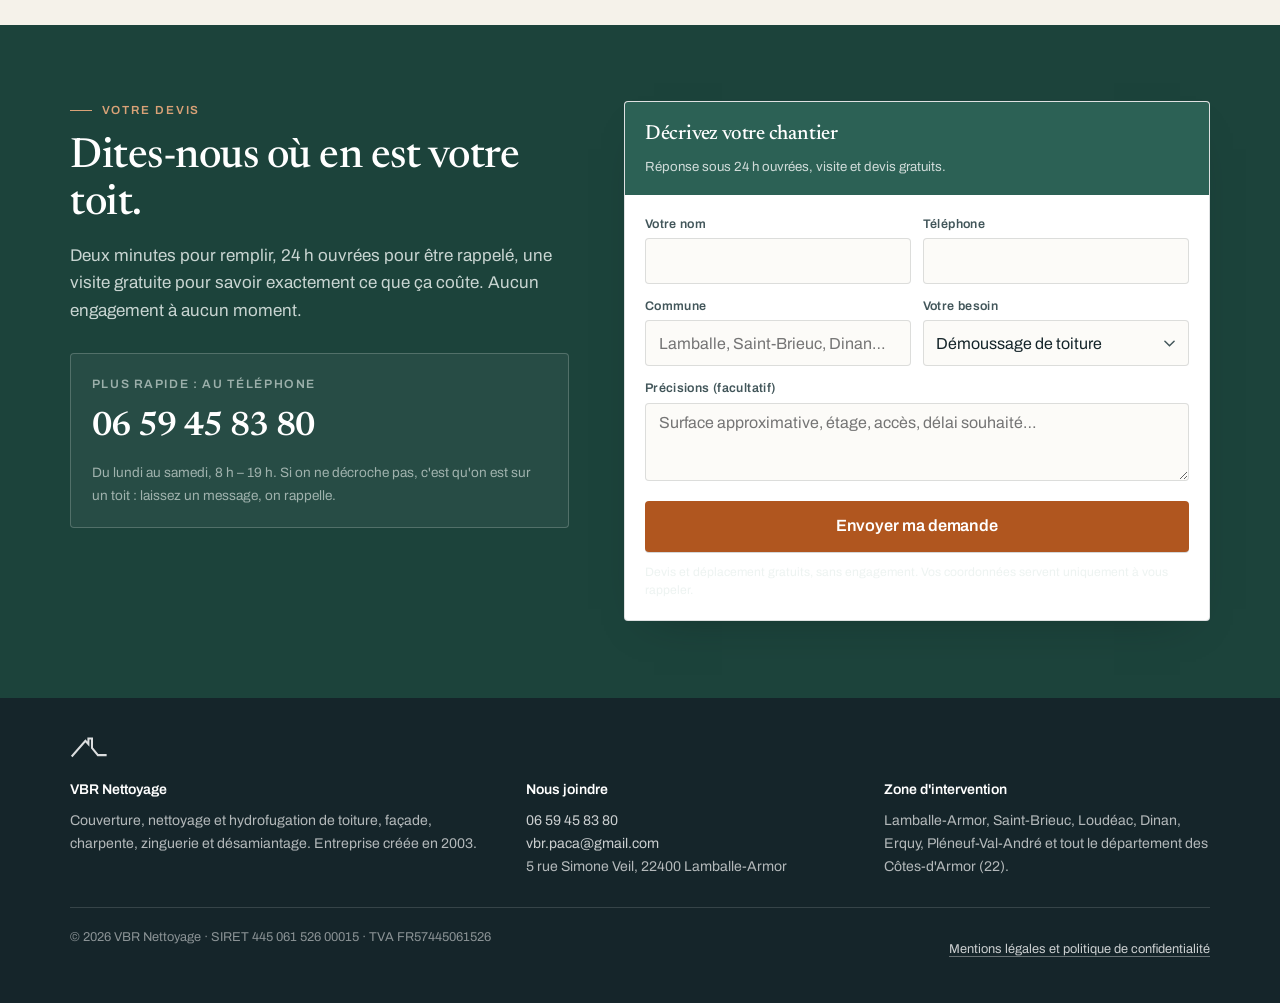
==== commit e84c7641: "copy: titre qui repond a la requete (Couvreur a ...), titres de sections directs, avant/apres masque" ====
--- a/cotes-darmor/demoussage-toiture/index.html
+++ b/cotes-darmor/demoussage-toiture/index.html
@@ -35,7 +35,7 @@
 <link rel="preconnect" href="https://fonts.gstatic.com" crossorigin />
 <link rel="stylesheet" href="https://fonts.googleapis.com/css2?family=Archivo:wght@400;500;600;700&family=Newsreader:ital,opsz,wght@0,6..72,400;0,6..72,500;0,6..72,600;1,6..72,400;1,6..72,500&display=swap" />
 <link rel="preload" as="image" href="../../assets/img/hero-nettoyage-toiture.jpg" fetchpriority="high" />
-<link rel="stylesheet" href="../../assets/styles.css?v=4" />
+<link rel="stylesheet" href="../../assets/styles.css?v=5" />
 
 <!-- ---------- Google Ads : gtag, Consent Mode v2, conversions ----------
      Tout reste inerte tant qu'un identifiant contient XXXX (script.js le teste). -->
@@ -300,28 +300,7 @@
 </section>
 
 <!-- ================= RÉSULTAT / AVANT-APRÈS ================= -->
-<section class="sec" id="resultat">
-  <div class="wrap">
-    <div class="sec-head">
-      <p class="kicker">Le résultat</p>
-      <h2>Le même toit, <em>avant et après.</em></h2>
-      <p>Ce qui change n'est pas seulement la couleur : c'est la capacité du matériau à évacuer l'eau au lieu de la retenir.</p>
-    </div>
-    <div class="ba">
-      <figure>
-        <img src="../../assets/img/toiture-moussue-avant.jpg" alt="Toiture entièrement recouverte de mousse verte" loading="lazy" width="1400" height="1050" />
-        <span class="ba-tag is-before">Avant</span>
-        <figcaption>Avant : la mousse forme un tapis continu qui garde l'eau au contact du matériau.</figcaption>
-      </figure>
-      <figure>
-        <img src="../../assets/img/toiture-nette-apres.jpg" alt="Toiture nettoyée, matériau dégagé" loading="lazy" width="1400" height="1050" />
-        <span class="ba-tag is-after">Après</span>
-        <figcaption>Après : le matériau respire de nouveau et l'eau s'écoule jusqu'à la gouttière.</figcaption>
-      </figure>
-    </div>
-    <p class="ba-note">Photos d'illustration du métier, et non de chantiers VBR : elles seront remplacées par vos propres avant / après dès que vous nous les fournirez.</p>
-  </div>
-</section>
+
 
 <!-- ================= BUDGET ================= -->
 <section class="sec sec-tint" id="prix">
@@ -362,7 +341,7 @@
   <div class="wrap">
     <div class="sec-head">
       <p class="kicker">Ce qu'en disent les clients</p>
-      <h2>Des chantiers <em>qui se racontent tout seuls.</em></h2>
+      <h2>Ce que disent <em>nos clients.</em></h2>
     </div>
     <div class="avis"><blockquote><p>« Très professionnel. Rénovation de notre toiture faite avec sérieux, travail rigoureux entrepris à l'écoute de son client. »</p><footer><b>Morgana Hervieux</b> · Guingamp</footer></blockquote>
       <blockquote><p>« J'avais besoin de remplacer quelques tuiles. Très satisfait de leur réponse rapide et amicale, super équipe. »</p><footer><b>Pascal Dubois</b> · Langueux</footer></blockquote>
@@ -378,7 +357,7 @@
     <div class="split">
       <div>
         <p class="kicker">Zone d'intervention</p>
-        <h2>Basés à Lamballe, <em>sur la route tous les jours.</em></h2>
+        <h2>Où nous intervenons <em>dans les Côtes-d'Armor.</em></h2>
         <p style="color:var(--ink-2);margin-top:.9rem">Notre atelier est à Lamballe-Armor. On intervient de la baie de Saint-Brieuc au pays de Dinan, du littoral d'Erquy et du Val-André jusqu'à Loudéac et Broons dans les terres. Un déplacement, un devis, aucun frais.</p>
         <div class="zones"><span class="zone zone-main">Lamballe-Armor</span>
           <span class="zone zone-main">Saint-Brieuc</span>
@@ -416,7 +395,7 @@
   <div class="wrap">
     <div class="sec-head">
       <p class="kicker">Les questions qu'on nous pose</p>
-      <h2>Ce qu'il faut savoir <em>avant de nous appeler.</em></h2>
+      <h2>Questions <em>fréquentes.</em></h2>
     </div>
     <div class="faq"><details><summary>Combien coûte un démoussage de toiture ?</summary><p>Le prix se calcule au mètre carré et dépend de la surface, de la pente, du matériau, de l'accès et du traitement retenu. Le chiffrage est établi après visite : il est gratuit, détaillé et sans engagement.</p></details>
       <details><summary>Utilisez-vous un nettoyeur haute pression ?</summary><p>Pas sur une couverture ancienne. La haute pression enlève la couche de surface de la tuile et la rend poreuse : le toit est beau six mois, puis se dégrade plus vite qu'avant. Nous travaillons au grattage manuel et à la basse pression, avec un traitement anti-mousse qui finit le travail en profondeur.</p></details>
@@ -532,6 +511,6 @@
   <a class="btn btn-ghost" href="#devis">Devis gratuit</a>
 </div>
 
-<script src="../../assets/script.js?v=1" defer></script>
+<script src="../../assets/script.js?v=5" defer></script>
 </body>
 </html>
